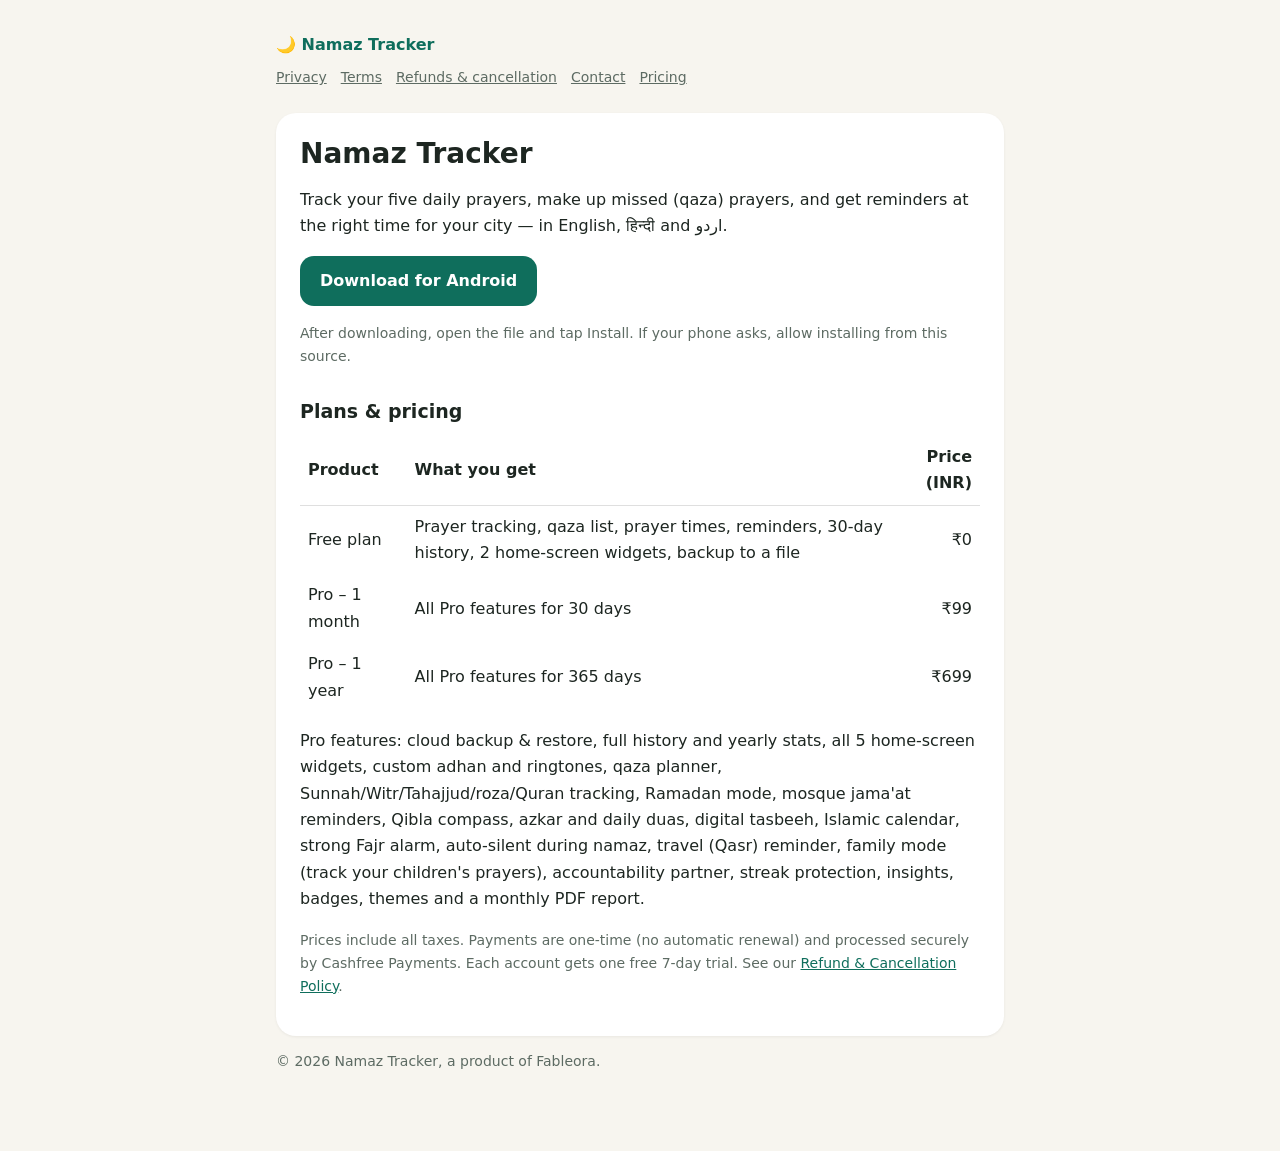
==== index.html @ 717e352d "Website: family mode, accountability partner, auto-silent Co-Authored-By: Claude Opus 5.5 <noreply@a" ====
<!doctype html>
<html lang="en"><head><meta charset="utf-8">
<meta name="viewport" content="width=device-width,initial-scale=1">
<meta http-equiv="Content-Security-Policy" content="default-src 'none'; style-src 'unsafe-inline'; img-src 'self' data:; base-uri 'none'; form-action 'none'">
<meta name="referrer" content="no-referrer">
<title>Namaz Tracker</title><style>
:root{--bg:#f7f5ef;--card:#fff;--ink:#1d2621;--muted:#5d6b63;--brand:#0f6e5c}
@media (prefers-color-scheme:dark){:root{--bg:#0f1512;--card:#18201c;--ink:#e8efe9;--muted:#9fb0a5;--brand:#5fd3b4}}
*{box-sizing:border-box}body{margin:0;background:var(--bg);color:var(--ink);font:16px/1.65 system-ui,-apple-system,Segoe UI,Roboto,sans-serif}
main{max-width:760px;margin:0 auto;padding:32px 16px 64px}
header a{color:var(--brand);font-weight:700;text-decoration:none}
nav{display:flex;flex-wrap:wrap;gap:14px;margin:8px 0 24px;font-size:14px}
nav a{color:var(--muted)}
.card{background:var(--card);border-radius:20px;padding:24px;box-shadow:0 1px 3px rgba(0,0,0,.06)}
h1{font-size:28px;line-height:1.2;margin:0 0 6px}h2{font-size:19px;margin:28px 0 6px}
.muted{color:var(--muted);font-size:14px}a{color:var(--brand)}
.btn{display:inline-block;background:var(--brand);color:#fff;padding:12px 20px;border-radius:14px;text-decoration:none;font-weight:700}
</style></head>
<body><main>
<header><a href="index.html">🌙 Namaz Tracker</a></header>
<nav><a href="privacy.html">Privacy</a><a href="terms.html">Terms</a>
<a href="refund.html">Refunds &amp; cancellation</a><a href="contact.html">Contact</a><a href="index.html#pricing">Pricing</a></nav>
<div class="card">
<h1>Namaz Tracker</h1>
<p>Track your five daily prayers, make up missed (qaza) prayers, and get reminders at the right time
for your city — in English, हिन्दी and اردو.</p>
<p><a class="btn" href="https://github.com/adminfableora/namaz-tracker/releases/latest/download/NamazTracker.apk">Download for Android</a></p>
<p class="muted">After downloading, open the file and tap Install. If your phone asks, allow installing from this source.</p>
<h2 id="pricing">Plans &amp; pricing</h2>
<table style="width:100%;border-collapse:collapse;margin:8px 0 12px">
<tr><th style="text-align:left;padding:8px;border-bottom:1px solid #8884">Product</th>
<th style="text-align:left;padding:8px;border-bottom:1px solid #8884">What you get</th>
<th style="text-align:right;padding:8px;border-bottom:1px solid #8884">Price (INR)</th></tr>
<tr><td style="padding:8px">Free plan</td><td style="padding:8px">Prayer tracking, qaza list, prayer times, reminders, 30-day history, 2 home-screen widgets, backup to a file</td>
<td style="padding:8px;text-align:right">₹0</td></tr>
<tr><td style="padding:8px">Pro – 1 month</td><td style="padding:8px">All Pro features for 30 days</td>
<td style="padding:8px;text-align:right">₹99</td></tr>
<tr><td style="padding:8px">Pro – 1 year</td><td style="padding:8px">All Pro features for 365 days</td>
<td style="padding:8px;text-align:right">₹699</td></tr>
</table>
<p>Pro features: cloud backup &amp; restore, full history and yearly stats, all 5 home-screen widgets, custom adhan
and ringtones, qaza planner, Sunnah/Witr/Tahajjud/roza/Quran tracking, Ramadan mode, mosque jama'at reminders,
Qibla compass, azkar and daily duas, digital tasbeeh, Islamic calendar, strong Fajr alarm, auto-silent during namaz, travel (Qasr) reminder, family mode (track your children's prayers), accountability partner, streak protection, insights, badges, themes and a monthly PDF report.</p>
<p class="muted">Prices include all taxes. Payments are one-time (no automatic renewal) and processed securely by Cashfree Payments.
Each account gets one free 7-day trial. See our <a href="refund.html">Refund &amp; Cancellation Policy</a>.</p>
</div>
<p class="muted">© 2026 Namaz Tracker, a product of Fableora.</p>
</main></body></html>
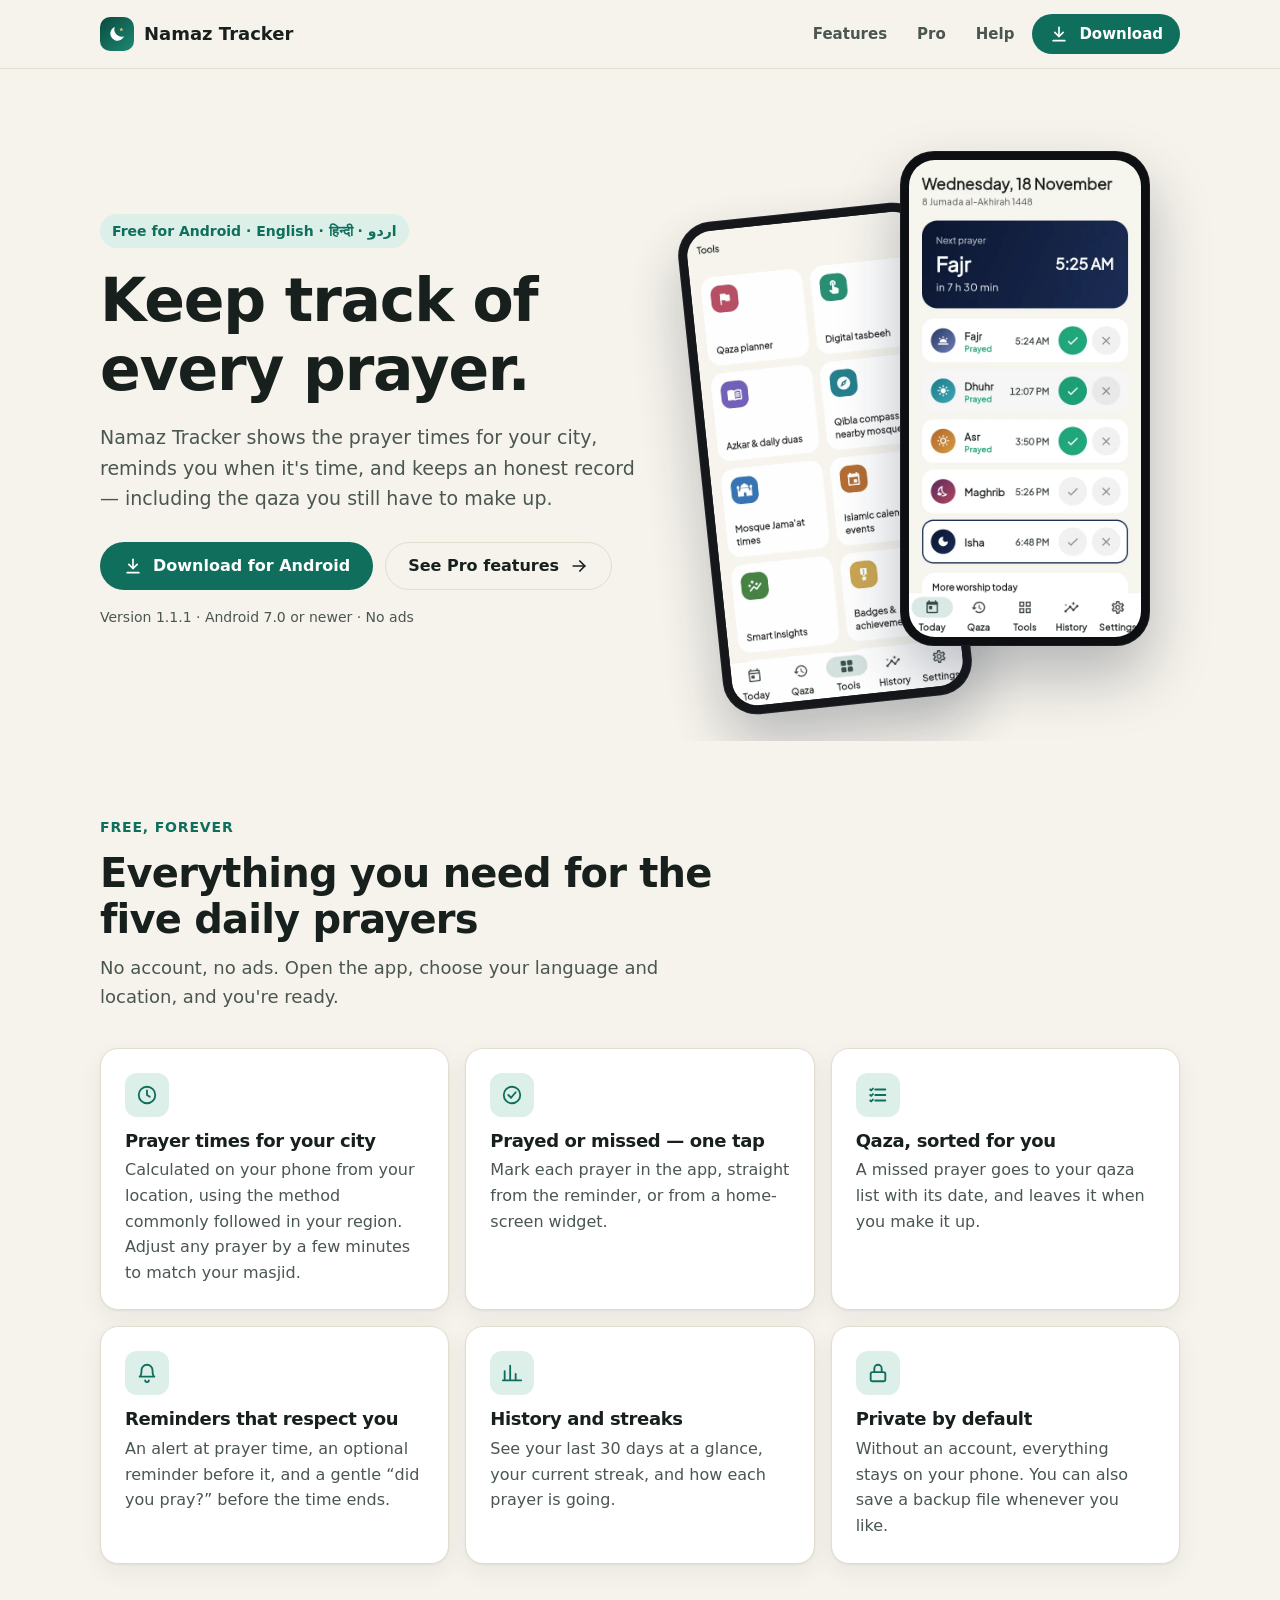
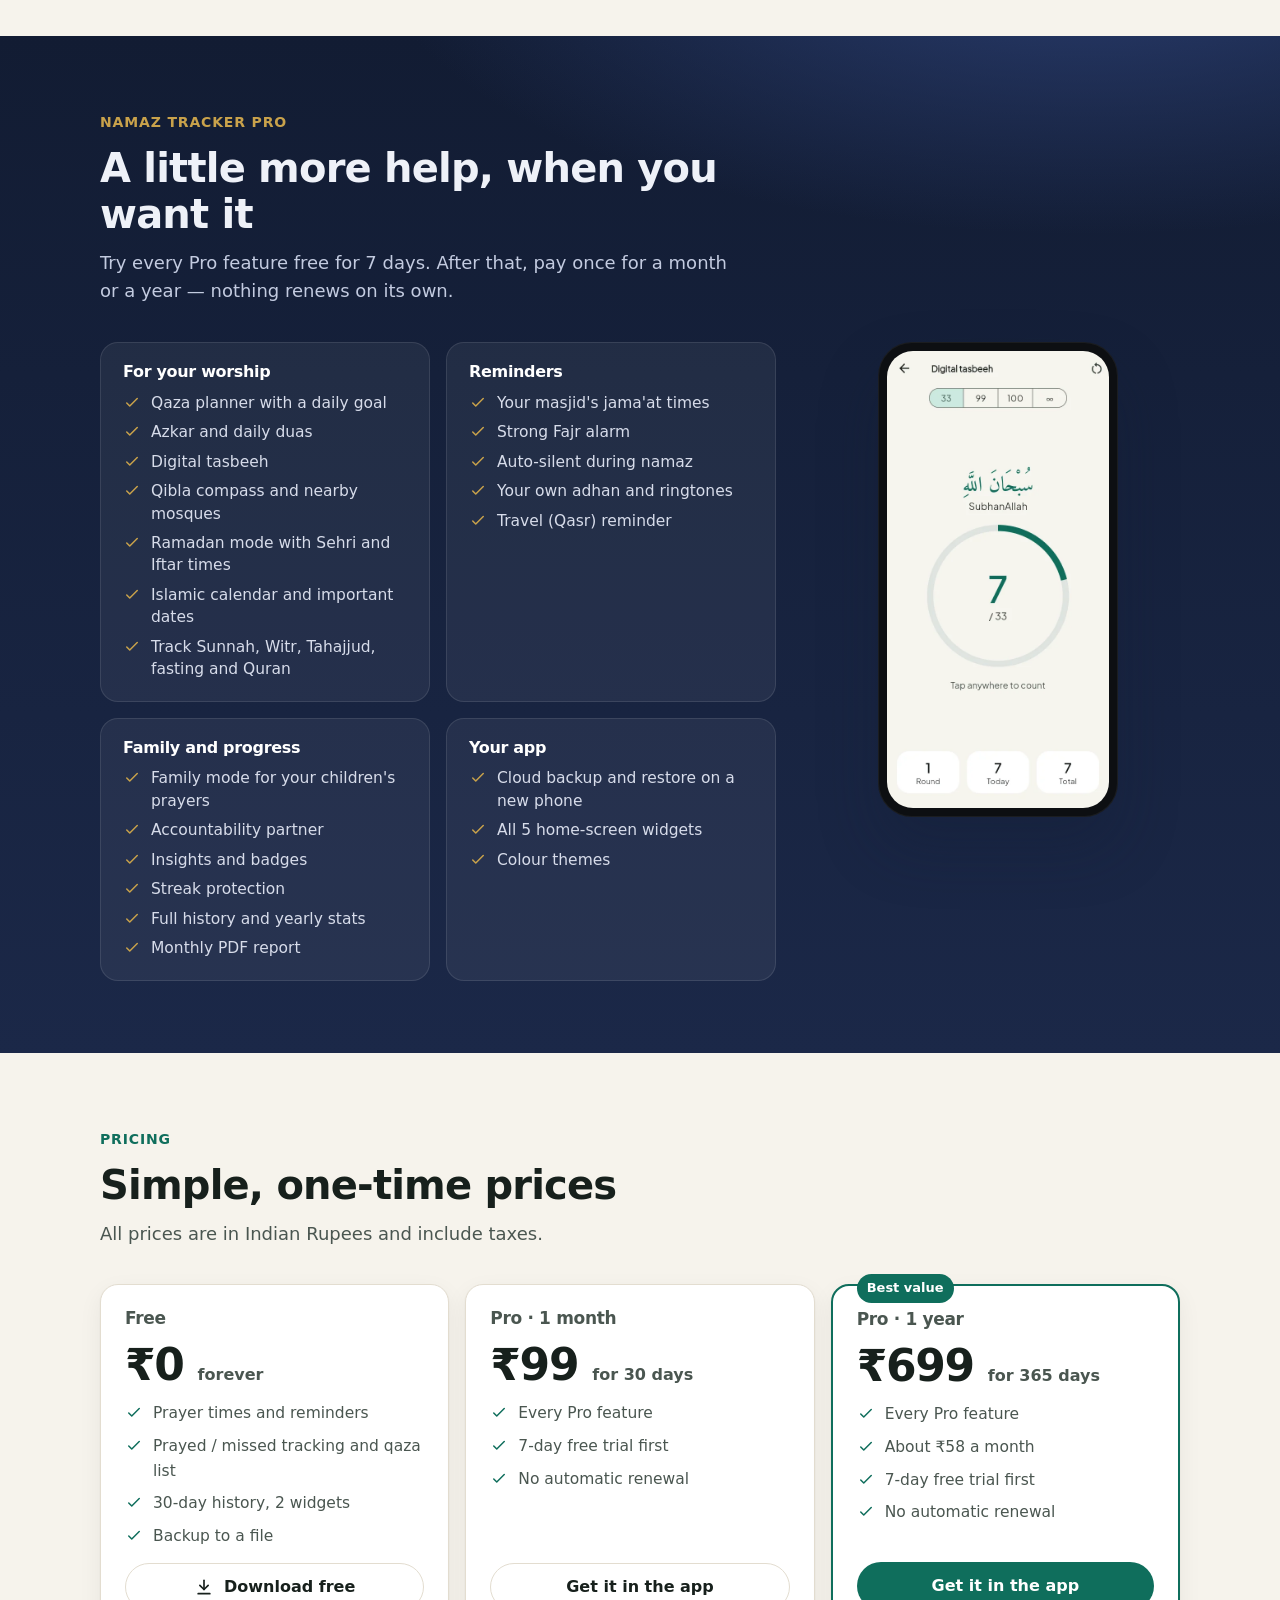
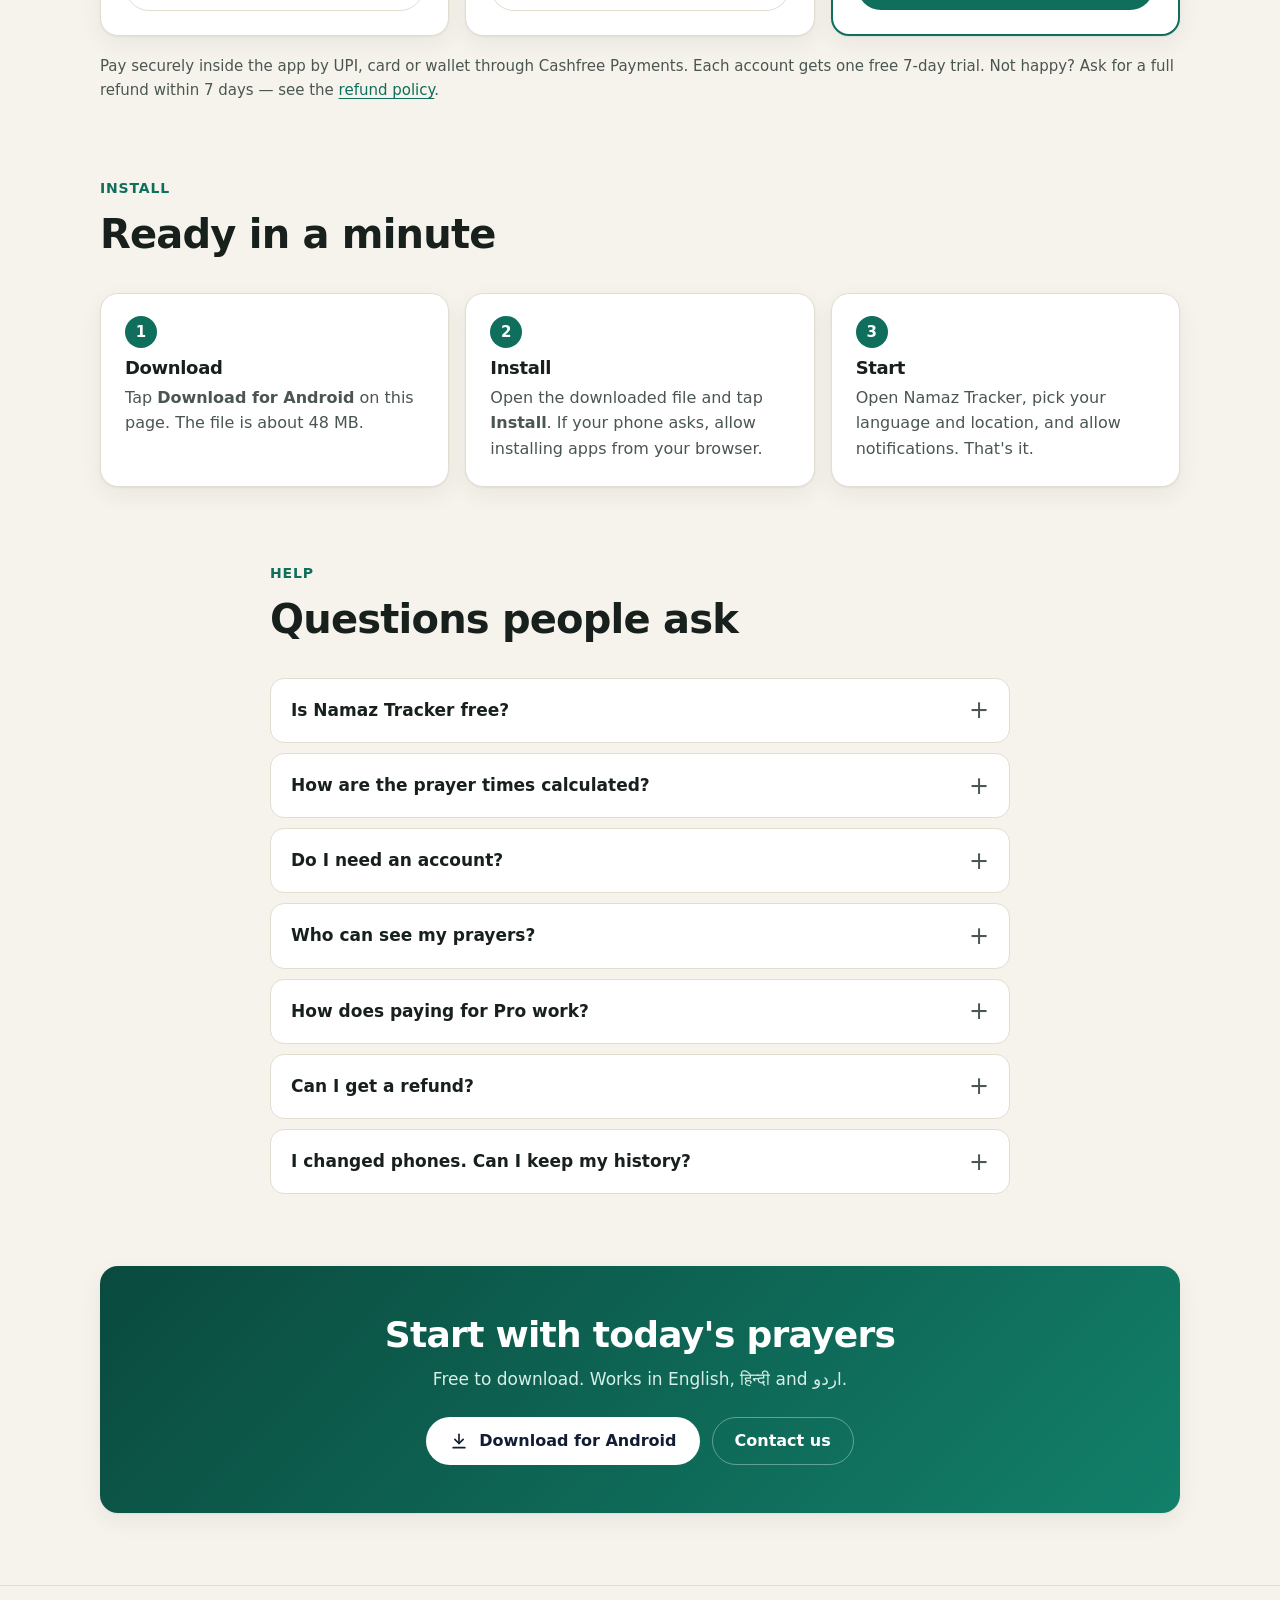
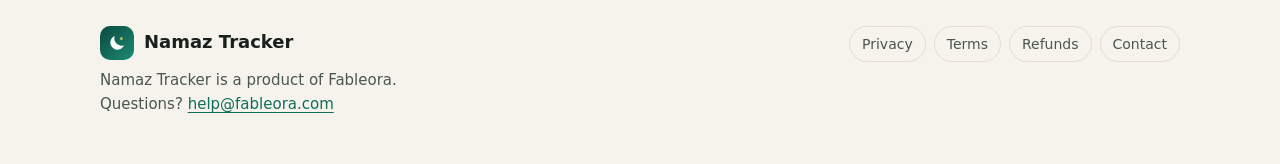
==== commit 6597edb0: "New website design: real buttons, app screenshots, pricing, FAQ Co-Authored-By: Claude Opus 5.5 <nor" ====
--- a/index.html
+++ b/index.html
@@ -1,48 +1,123 @@
 <!doctype html>
-<html lang="en"><head><meta charset="utf-8">
+<html lang="en">
+<head>
+<meta charset="utf-8">
 <meta name="viewport" content="width=device-width,initial-scale=1">
-<meta http-equiv="Content-Security-Policy" content="default-src 'none'; style-src 'unsafe-inline'; img-src 'self' data:; base-uri 'none'; form-action 'none'">
+<meta http-equiv="Content-Security-Policy" content="default-src 'none'; style-src 'self'; img-src 'self' data:; base-uri 'none'; form-action 'none'">
 <meta name="referrer" content="no-referrer">
-<title>Namaz Tracker</title><style>
-:root{--bg:#f7f5ef;--card:#fff;--ink:#1d2621;--muted:#5d6b63;--brand:#0f6e5c}
-@media (prefers-color-scheme:dark){:root{--bg:#0f1512;--card:#18201c;--ink:#e8efe9;--muted:#9fb0a5;--brand:#5fd3b4}}
-*{box-sizing:border-box}body{margin:0;background:var(--bg);color:var(--ink);font:16px/1.65 system-ui,-apple-system,Segoe UI,Roboto,sans-serif}
-main{max-width:760px;margin:0 auto;padding:32px 16px 64px}
-header a{color:var(--brand);font-weight:700;text-decoration:none}
-nav{display:flex;flex-wrap:wrap;gap:14px;margin:8px 0 24px;font-size:14px}
-nav a{color:var(--muted)}
-.card{background:var(--card);border-radius:20px;padding:24px;box-shadow:0 1px 3px rgba(0,0,0,.06)}
-h1{font-size:28px;line-height:1.2;margin:0 0 6px}h2{font-size:19px;margin:28px 0 6px}
-.muted{color:var(--muted);font-size:14px}a{color:var(--brand)}
-.btn{display:inline-block;background:var(--brand);color:#fff;padding:12px 20px;border-radius:14px;text-decoration:none;font-weight:700}
-</style></head>
-<body><main>
-<header><a href="index.html">🌙 Namaz Tracker</a></header>
-<nav><a href="privacy.html">Privacy</a><a href="terms.html">Terms</a>
-<a href="refund.html">Refunds &amp; cancellation</a><a href="contact.html">Contact</a><a href="index.html#pricing">Pricing</a></nav>
-<div class="card">
-<h1>Namaz Tracker</h1>
-<p>Track your five daily prayers, make up missed (qaza) prayers, and get reminders at the right time
-for your city — in English, हिन्दी and اردو.</p>
-<p><a class="btn" href="https://github.com/adminfableora/namaz-tracker/releases/latest/download/NamazTracker.apk">Download for Android</a></p>
-<p class="muted">After downloading, open the file and tap Install. If your phone asks, allow installing from this source.</p>
-<h2 id="pricing">Plans &amp; pricing</h2>
-<table style="width:100%;border-collapse:collapse;margin:8px 0 12px">
-<tr><th style="text-align:left;padding:8px;border-bottom:1px solid #8884">Product</th>
-<th style="text-align:left;padding:8px;border-bottom:1px solid #8884">What you get</th>
-<th style="text-align:right;padding:8px;border-bottom:1px solid #8884">Price (INR)</th></tr>
-<tr><td style="padding:8px">Free plan</td><td style="padding:8px">Prayer tracking, qaza list, prayer times, reminders, 30-day history, 2 home-screen widgets, backup to a file</td>
-<td style="padding:8px;text-align:right">₹0</td></tr>
-<tr><td style="padding:8px">Pro – 1 month</td><td style="padding:8px">All Pro features for 30 days</td>
-<td style="padding:8px;text-align:right">₹99</td></tr>
-<tr><td style="padding:8px">Pro – 1 year</td><td style="padding:8px">All Pro features for 365 days</td>
-<td style="padding:8px;text-align:right">₹699</td></tr>
-</table>
-<p>Pro features: cloud backup &amp; restore, full history and yearly stats, all 5 home-screen widgets, custom adhan
-and ringtones, qaza planner, Sunnah/Witr/Tahajjud/roza/Quran tracking, Ramadan mode, mosque jama'at reminders,
-Qibla compass, azkar and daily duas, digital tasbeeh, Islamic calendar, strong Fajr alarm, auto-silent during namaz, travel (Qasr) reminder, family mode (track your children's prayers), accountability partner, streak protection, insights, badges, themes and a monthly PDF report.</p>
-<p class="muted">Prices include all taxes. Payments are one-time (no automatic renewal) and processed securely by Cashfree Payments.
-Each account gets one free 7-day trial. See our <a href="refund.html">Refund &amp; Cancellation Policy</a>.</p>
+<meta name="description" content="Track your five daily prayers, make up qaza and get reminders at the right time for your city. Free for Android in English, Hindi and Urdu.">
+<meta name="theme-color" content="#0f6e5c">
+<title>Namaz Tracker</title>
+<link rel="icon" href="icon.svg" type="image/svg+xml">
+<link rel="stylesheet" href="style.css">
+</head>
+<body>
+<header class="site-header"><div class="wrap">
+<a class="brand" href="index.html"><span class="brand-mark"><svg viewBox="0 0 24 24" fill="none" stroke="currentColor" stroke-width="2" stroke-linecap="round" stroke-linejoin="round" aria-hidden="true"><path d="M20.4 14.6A8.5 8.5 0 0 1 9.4 3.6a8.5 8.5 0 1 0 11 11Z" fill="#fff" stroke="none"/><path d="m17.2 4.2.7 1.5 1.6.2-1.2 1.1.3 1.6-1.4-.8-1.4.8.3-1.6-1.2-1.1 1.6-.2z" fill="#e8c26a" stroke="none"/></svg></span>Namaz Tracker</a>
+<nav class="nav" aria-label="Main">
+<a class="link" href="index.html#features">Features</a>
+<a class="link" href="index.html#pro">Pro</a>
+<a class="link" href="index.html#faq">Help</a>
+<a class="btn btn-primary btn-small" href="https://github.com/adminfableora/namaz-tracker/releases/latest/download/NamazTracker.apk"><svg viewBox="0 0 24 24" fill="none" stroke="currentColor" stroke-width="2" stroke-linecap="round" stroke-linejoin="round" aria-hidden="true"><path d="M12 4v11"/><path d="m7 10 5 5 5-5"/><path d="M5 20h14"/></svg>Download</a>
+</nav></div></header>
+<main>
+
+<section class="hero"><div class="wrap">
+<div>
+<span class="eyebrow">Free for Android · English · हिन्दी · اردو</span>
+<h1>Keep track of every prayer.</h1>
+<p class="lead">Namaz Tracker shows the prayer times for your city, reminds you when it's time, and keeps an honest
+record — including the qaza you still have to make up.</p>
+<div class="cta-row">
+<a class="btn btn-primary" href="https://github.com/adminfableora/namaz-tracker/releases/latest/download/NamazTracker.apk"><svg viewBox="0 0 24 24" fill="none" stroke="currentColor" stroke-width="2" stroke-linecap="round" stroke-linejoin="round" aria-hidden="true"><path d="M12 4v11"/><path d="m7 10 5 5 5-5"/><path d="M5 20h14"/></svg>Download for Android</a>
+<a class="btn btn-ghost" href="#pro">See Pro features<svg viewBox="0 0 24 24" fill="none" stroke="currentColor" stroke-width="2" stroke-linecap="round" stroke-linejoin="round" aria-hidden="true"><path d="M5 12h14"/><path d="m13 6 6 6-6 6"/></svg></a>
 </div>
-<p class="muted">© 2026 Namaz Tracker, a product of Fableora.</p>
-</main></body></html>
+<p class="meta">Version 1.1.1 · Android 7.0 or newer · No ads</p>
+</div>
+<div class="phones" aria-hidden="true">
+<div class="phone back"><img src="img/tools.webp" alt="" width="540" height="1110" loading="lazy"></div>
+<div class="phone front"><img src="img/today.webp" alt="" width="540" height="1110"></div>
+</div>
+</div></section>
+
+<section id="features"><div class="wrap">
+<div class="section-head"><span class="kicker">Free, forever</span>
+<h2>Everything you need for the five daily prayers</h2>
+<p>No account, no ads. Open the app, choose your language and location, and you're ready.</p></div>
+<div class="grid grid-3">
+<div class="card feature"><div class="icon"><svg viewBox="0 0 24 24" fill="none" stroke="currentColor" stroke-width="2" stroke-linecap="round" stroke-linejoin="round" aria-hidden="true"><circle cx="12" cy="12" r="9"/><path d="M12 7v5l3 2"/></svg></div><h3>Prayer times for your city</h3><p>Calculated on your phone from your location, using the method commonly followed in your region. Adjust any prayer by a few minutes to match your masjid.</p></div>
+<div class="card feature"><div class="icon"><svg viewBox="0 0 24 24" fill="none" stroke="currentColor" stroke-width="2" stroke-linecap="round" stroke-linejoin="round" aria-hidden="true"><circle cx="12" cy="12" r="9"/><path d="m8 12 3 3 5-6"/></svg></div><h3>Prayed or missed — one tap</h3><p>Mark each prayer in the app, straight from the reminder, or from a home-screen widget.</p></div>
+<div class="card feature"><div class="icon"><svg viewBox="0 0 24 24" fill="none" stroke="currentColor" stroke-width="2" stroke-linecap="round" stroke-linejoin="round" aria-hidden="true"><path d="M9 6h11M9 12h11M9 18h11"/><path d="m3.5 6 1 1 2-2M3.5 12l1 1 2-2M3.5 18l1 1 2-2"/></svg></div><h3>Qaza, sorted for you</h3><p>A missed prayer goes to your qaza list with its date, and leaves it when you make it up.</p></div>
+<div class="card feature"><div class="icon"><svg viewBox="0 0 24 24" fill="none" stroke="currentColor" stroke-width="2" stroke-linecap="round" stroke-linejoin="round" aria-hidden="true"><path d="M6 9a6 6 0 0 1 12 0c0 6 2 7 2 7H4s2-1 2-7"/><path d="M10 20a2 2 0 0 0 4 0"/></svg></div><h3>Reminders that respect you</h3><p>An alert at prayer time, an optional reminder before it, and a gentle “did you pray?” before the time ends.</p></div>
+<div class="card feature"><div class="icon"><svg viewBox="0 0 24 24" fill="none" stroke="currentColor" stroke-width="2" stroke-linecap="round" stroke-linejoin="round" aria-hidden="true"><path d="M4 20V10M10 20V4M16 20v-7M22 20H2"/></svg></div><h3>History and streaks</h3><p>See your last 30 days at a glance, your current streak, and how each prayer is going.</p></div>
+<div class="card feature"><div class="icon"><svg viewBox="0 0 24 24" fill="none" stroke="currentColor" stroke-width="2" stroke-linecap="round" stroke-linejoin="round" aria-hidden="true"><rect x="4" y="11" width="16" height="10" rx="2"/><path d="M8 11V7a4 4 0 0 1 8 0v4"/></svg></div><h3>Private by default</h3><p>Without an account, everything stays on your phone. You can also save a backup file whenever you like.</p></div>
+</div></div></section>
+
+<section class="pro" id="pro"><div class="wrap">
+<div class="section-head"><span class="kicker">Namaz Tracker Pro</span>
+<h2>A little more help, when you want it</h2>
+<p>Try every Pro feature free for 7 days. After that, pay once for a month or a year — nothing renews on its own.</p></div>
+<div class="pro-layout">
+<div class="groups">
+<div class="group"><h3>For your worship</h3><ul><li><svg viewBox="0 0 24 24" fill="none" stroke="currentColor" stroke-width="2" stroke-linecap="round" stroke-linejoin="round" aria-hidden="true"><path d="m5 12 4 4 10-10"/></svg><span>Qaza planner with a daily goal</span></li><li><svg viewBox="0 0 24 24" fill="none" stroke="currentColor" stroke-width="2" stroke-linecap="round" stroke-linejoin="round" aria-hidden="true"><path d="m5 12 4 4 10-10"/></svg><span>Azkar and daily duas</span></li><li><svg viewBox="0 0 24 24" fill="none" stroke="currentColor" stroke-width="2" stroke-linecap="round" stroke-linejoin="round" aria-hidden="true"><path d="m5 12 4 4 10-10"/></svg><span>Digital tasbeeh</span></li><li><svg viewBox="0 0 24 24" fill="none" stroke="currentColor" stroke-width="2" stroke-linecap="round" stroke-linejoin="round" aria-hidden="true"><path d="m5 12 4 4 10-10"/></svg><span>Qibla compass and nearby mosques</span></li><li><svg viewBox="0 0 24 24" fill="none" stroke="currentColor" stroke-width="2" stroke-linecap="round" stroke-linejoin="round" aria-hidden="true"><path d="m5 12 4 4 10-10"/></svg><span>Ramadan mode with Sehri and Iftar times</span></li><li><svg viewBox="0 0 24 24" fill="none" stroke="currentColor" stroke-width="2" stroke-linecap="round" stroke-linejoin="round" aria-hidden="true"><path d="m5 12 4 4 10-10"/></svg><span>Islamic calendar and important dates</span></li><li><svg viewBox="0 0 24 24" fill="none" stroke="currentColor" stroke-width="2" stroke-linecap="round" stroke-linejoin="round" aria-hidden="true"><path d="m5 12 4 4 10-10"/></svg><span>Track Sunnah, Witr, Tahajjud, fasting and Quran</span></li></ul></div>
+<div class="group"><h3>Reminders</h3><ul><li><svg viewBox="0 0 24 24" fill="none" stroke="currentColor" stroke-width="2" stroke-linecap="round" stroke-linejoin="round" aria-hidden="true"><path d="m5 12 4 4 10-10"/></svg><span>Your masjid's jama'at times</span></li><li><svg viewBox="0 0 24 24" fill="none" stroke="currentColor" stroke-width="2" stroke-linecap="round" stroke-linejoin="round" aria-hidden="true"><path d="m5 12 4 4 10-10"/></svg><span>Strong Fajr alarm</span></li><li><svg viewBox="0 0 24 24" fill="none" stroke="currentColor" stroke-width="2" stroke-linecap="round" stroke-linejoin="round" aria-hidden="true"><path d="m5 12 4 4 10-10"/></svg><span>Auto-silent during namaz</span></li><li><svg viewBox="0 0 24 24" fill="none" stroke="currentColor" stroke-width="2" stroke-linecap="round" stroke-linejoin="round" aria-hidden="true"><path d="m5 12 4 4 10-10"/></svg><span>Your own adhan and ringtones</span></li><li><svg viewBox="0 0 24 24" fill="none" stroke="currentColor" stroke-width="2" stroke-linecap="round" stroke-linejoin="round" aria-hidden="true"><path d="m5 12 4 4 10-10"/></svg><span>Travel (Qasr) reminder</span></li></ul></div>
+<div class="group"><h3>Family and progress</h3><ul><li><svg viewBox="0 0 24 24" fill="none" stroke="currentColor" stroke-width="2" stroke-linecap="round" stroke-linejoin="round" aria-hidden="true"><path d="m5 12 4 4 10-10"/></svg><span>Family mode for your children's prayers</span></li><li><svg viewBox="0 0 24 24" fill="none" stroke="currentColor" stroke-width="2" stroke-linecap="round" stroke-linejoin="round" aria-hidden="true"><path d="m5 12 4 4 10-10"/></svg><span>Accountability partner</span></li><li><svg viewBox="0 0 24 24" fill="none" stroke="currentColor" stroke-width="2" stroke-linecap="round" stroke-linejoin="round" aria-hidden="true"><path d="m5 12 4 4 10-10"/></svg><span>Insights and badges</span></li><li><svg viewBox="0 0 24 24" fill="none" stroke="currentColor" stroke-width="2" stroke-linecap="round" stroke-linejoin="round" aria-hidden="true"><path d="m5 12 4 4 10-10"/></svg><span>Streak protection</span></li><li><svg viewBox="0 0 24 24" fill="none" stroke="currentColor" stroke-width="2" stroke-linecap="round" stroke-linejoin="round" aria-hidden="true"><path d="m5 12 4 4 10-10"/></svg><span>Full history and yearly stats</span></li><li><svg viewBox="0 0 24 24" fill="none" stroke="currentColor" stroke-width="2" stroke-linecap="round" stroke-linejoin="round" aria-hidden="true"><path d="m5 12 4 4 10-10"/></svg><span>Monthly PDF report</span></li></ul></div>
+<div class="group"><h3>Your app</h3><ul><li><svg viewBox="0 0 24 24" fill="none" stroke="currentColor" stroke-width="2" stroke-linecap="round" stroke-linejoin="round" aria-hidden="true"><path d="m5 12 4 4 10-10"/></svg><span>Cloud backup and restore on a new phone</span></li><li><svg viewBox="0 0 24 24" fill="none" stroke="currentColor" stroke-width="2" stroke-linecap="round" stroke-linejoin="round" aria-hidden="true"><path d="m5 12 4 4 10-10"/></svg><span>All 5 home-screen widgets</span></li><li><svg viewBox="0 0 24 24" fill="none" stroke="currentColor" stroke-width="2" stroke-linecap="round" stroke-linejoin="round" aria-hidden="true"><path d="m5 12 4 4 10-10"/></svg><span>Colour themes</span></li></ul></div>
+</div>
+<div class="phone-wrap" aria-hidden="true"><div class="phone"><img src="img/tasbeeh.webp" alt="" width="540" height="1110" loading="lazy"></div></div>
+</div></div></section>
+
+<section id="pricing"><div class="wrap">
+<div class="section-head"><span class="kicker">Pricing</span>
+<h2>Simple, one-time prices</h2>
+<p>All prices are in Indian Rupees and include taxes.</p></div>
+<div class="prices">
+<div class="card price"><h3>Free</h3>
+<div class="amount">₹0 <small>forever</small></div><ul><li><svg viewBox="0 0 24 24" fill="none" stroke="currentColor" stroke-width="2" stroke-linecap="round" stroke-linejoin="round" aria-hidden="true"><path d="m5 12 4 4 10-10"/></svg><span>Prayer times and reminders</span></li><li><svg viewBox="0 0 24 24" fill="none" stroke="currentColor" stroke-width="2" stroke-linecap="round" stroke-linejoin="round" aria-hidden="true"><path d="m5 12 4 4 10-10"/></svg><span>Prayed / missed tracking and qaza list</span></li><li><svg viewBox="0 0 24 24" fill="none" stroke="currentColor" stroke-width="2" stroke-linecap="round" stroke-linejoin="round" aria-hidden="true"><path d="m5 12 4 4 10-10"/></svg><span>30-day history, 2 widgets</span></li><li><svg viewBox="0 0 24 24" fill="none" stroke="currentColor" stroke-width="2" stroke-linecap="round" stroke-linejoin="round" aria-hidden="true"><path d="m5 12 4 4 10-10"/></svg><span>Backup to a file</span></li></ul><a class="btn btn-ghost btn-block" href="https://github.com/adminfableora/namaz-tracker/releases/latest/download/NamazTracker.apk"><svg viewBox="0 0 24 24" fill="none" stroke="currentColor" stroke-width="2" stroke-linecap="round" stroke-linejoin="round" aria-hidden="true"><path d="M12 4v11"/><path d="m7 10 5 5 5-5"/><path d="M5 20h14"/></svg>Download free</a></div>
+<div class="card price"><h3>Pro · 1 month</h3>
+<div class="amount">₹99 <small>for 30 days</small></div><ul><li><svg viewBox="0 0 24 24" fill="none" stroke="currentColor" stroke-width="2" stroke-linecap="round" stroke-linejoin="round" aria-hidden="true"><path d="m5 12 4 4 10-10"/></svg><span>Every Pro feature</span></li><li><svg viewBox="0 0 24 24" fill="none" stroke="currentColor" stroke-width="2" stroke-linecap="round" stroke-linejoin="round" aria-hidden="true"><path d="m5 12 4 4 10-10"/></svg><span>7-day free trial first</span></li><li><svg viewBox="0 0 24 24" fill="none" stroke="currentColor" stroke-width="2" stroke-linecap="round" stroke-linejoin="round" aria-hidden="true"><path d="m5 12 4 4 10-10"/></svg><span>No automatic renewal</span></li></ul><a class="btn btn-ghost btn-block" href="#install">Get it in the app</a></div>
+<div class="card price best"><span class="badge">Best value</span><h3>Pro · 1 year</h3>
+<div class="amount">₹699 <small>for 365 days</small></div><ul><li><svg viewBox="0 0 24 24" fill="none" stroke="currentColor" stroke-width="2" stroke-linecap="round" stroke-linejoin="round" aria-hidden="true"><path d="m5 12 4 4 10-10"/></svg><span>Every Pro feature</span></li><li><svg viewBox="0 0 24 24" fill="none" stroke="currentColor" stroke-width="2" stroke-linecap="round" stroke-linejoin="round" aria-hidden="true"><path d="m5 12 4 4 10-10"/></svg><span>About ₹58 a month</span></li><li><svg viewBox="0 0 24 24" fill="none" stroke="currentColor" stroke-width="2" stroke-linecap="round" stroke-linejoin="round" aria-hidden="true"><path d="m5 12 4 4 10-10"/></svg><span>7-day free trial first</span></li><li><svg viewBox="0 0 24 24" fill="none" stroke="currentColor" stroke-width="2" stroke-linecap="round" stroke-linejoin="round" aria-hidden="true"><path d="m5 12 4 4 10-10"/></svg><span>No automatic renewal</span></li></ul><a class="btn btn-primary btn-block" href="#install">Get it in the app</a></div>
+</div>
+<p class="fine">Pay securely inside the app by UPI, card or wallet through Cashfree Payments. Each account gets one free 7-day trial.
+Not happy? Ask for a full refund within 7 days — see the <a href="refund.html">refund policy</a>.</p>
+</div></section>
+
+<section id="install" class="tight"><div class="wrap">
+<div class="section-head"><span class="kicker">Install</span><h2>Ready in a minute</h2></div>
+<div class="steps">
+<div class="card step"><h3>Download</h3><p>Tap <b>Download for Android</b> on this page. The file is about 48 MB.</p></div>
+<div class="card step"><h3>Install</h3><p>Open the downloaded file and tap <b>Install</b>. If your phone asks, allow installing apps from your browser.</p></div>
+<div class="card step"><h3>Start</h3><p>Open Namaz Tracker, pick your language and location, and allow notifications. That's it.</p></div>
+</div></div></section>
+
+<section id="faq" class="tight"><div class="wrap narrow">
+<div class="section-head"><span class="kicker">Help</span><h2>Questions people ask</h2></div>
+<div class="faq">
+<details><summary>Is Namaz Tracker free?</summary><p>Yes. Prayer times, reminders, tracking, the qaza list, 30 days of history and two widgets are free, with no ads. Pro is optional.</p></details>
+<details><summary>How are the prayer times calculated?</summary><p>On your phone, from your location, using the calculation method commonly followed in your region. If your masjid's times differ a little, you can move any prayer a few minutes earlier or later in Settings.</p></details>
+<details><summary>Do I need an account?</summary><p>No. You only need one for Pro, cloud backup and accountability partners. You can sign in with Google or with your email.</p></details>
+<details><summary>Who can see my prayers?</summary><p>Nobody. Without an account, your record never leaves your phone. If you link with an accountability partner, they see only your name, your streak and how many prayers you marked today.</p></details>
+<details><summary>How does paying for Pro work?</summary><p>Inside the app, tap Go Pro and choose a month or a year. You pay once by UPI, card or wallet through Cashfree, and Pro turns on straight away. It never renews by itself.</p></details>
+<details><summary>Can I get a refund?</summary><p>Yes. If you're not happy, email us within 7 days of paying and we'll refund you in full. Details are in our <a href="refund.html">refund policy</a>.</p></details>
+<details><summary>I changed phones. Can I keep my history?</summary><p>Yes. With Pro, log in on the new phone and restore from the cloud. On the free plan, use Settings → Back up history, move the file to your new phone and choose Restore from backup.</p></details>
+</div></div></section>
+
+<section class="cta-band tight"><div class="wrap">
+<div class="card"><h2>Start with today's prayers</h2>
+<p>Free to download. Works in English, हिन्दी and اردو.</p>
+<div class="cta-row"><a class="btn btn-light" href="https://github.com/adminfableora/namaz-tracker/releases/latest/download/NamazTracker.apk"><svg viewBox="0 0 24 24" fill="none" stroke="currentColor" stroke-width="2" stroke-linecap="round" stroke-linejoin="round" aria-hidden="true"><path d="M12 4v11"/><path d="m7 10 5 5 5-5"/><path d="M5 20h14"/></svg>Download for Android</a>
+<a class="btn btn-outline-light" href="contact.html">Contact us</a></div></div>
+</div></section>
+
+</main>
+<footer class="site-footer"><div class="wrap">
+<div><a class="brand" href="index.html"><span class="brand-mark"><svg viewBox="0 0 24 24" fill="none" stroke="currentColor" stroke-width="2" stroke-linecap="round" stroke-linejoin="round" aria-hidden="true"><path d="M20.4 14.6A8.5 8.5 0 0 1 9.4 3.6a8.5 8.5 0 1 0 11 11Z" fill="#fff" stroke="none"/><path d="m17.2 4.2.7 1.5 1.6.2-1.2 1.1.3 1.6-1.4-.8-1.4.8.3-1.6-1.2-1.1 1.6-.2z" fill="#e8c26a" stroke="none"/></svg></span>Namaz Tracker</a>
+<p>Namaz Tracker is a product of Fableora.<br>Questions? <a href="mailto:help@fableora.com">help@fableora.com</a></p></div>
+<nav class="footer-links" aria-label="Legal">
+<a href="privacy.html">Privacy</a><a href="terms.html">Terms</a>
+<a href="refund.html">Refunds</a><a href="contact.html">Contact</a>
+</nav></div></footer>
+
+</body>
+</html>
--- a/style.css
+++ b/style.css
@@ -0,0 +1,246 @@
+/* Namaz Tracker website — one stylesheet for every page. */
+:root {
+  --bg: #f6f3ec;
+  --surface: #ffffff;
+  --surface-2: #efebe1;
+  --ink: #17201c;
+  --ink-2: #4a5650;
+  --line: #e3ddd0;
+  --brand: #0f6e5c;
+  --brand-ink: #ffffff;
+  --brand-soft: #dcefe8;
+  --night: #121c33;
+  --night-2: #1b2848;
+  --gold: #c9a24b;
+  --radius: 18px;
+  --shadow: 0 1px 2px rgba(23, 32, 28, .06), 0 8px 24px rgba(23, 32, 28, .06);
+  color-scheme: light;
+}
+@media (prefers-color-scheme: dark) {
+  :root {
+    --bg: #0e1412;
+    --surface: #161e1b;
+    --surface-2: #1d2723;
+    --ink: #e9efeb;
+    --ink-2: #a3b1aa;
+    --line: #26322d;
+    --brand: #5fd3b4;
+    --brand-ink: #062a22;
+    --brand-soft: #173a31;
+    --night: #0b1222;
+    --night-2: #141f38;
+    --shadow: 0 1px 2px rgba(0, 0, 0, .3), 0 8px 24px rgba(0, 0, 0, .25);
+    color-scheme: dark;
+  }
+}
+
+* { box-sizing: border-box; }
+html { scroll-behavior: smooth; }
+body {
+  margin: 0;
+  background: var(--bg);
+  color: var(--ink);
+  font: 17px/1.6 system-ui, -apple-system, "Segoe UI", Roboto, "Noto Sans", sans-serif;
+  -webkit-font-smoothing: antialiased;
+}
+img { max-width: 100%; display: block; }
+a { color: var(--brand); text-underline-offset: 3px; }
+h1, h2, h3 { line-height: 1.15; letter-spacing: -0.02em; margin: 0; }
+p { margin: 0; }
+:focus-visible { outline: 3px solid var(--gold); outline-offset: 3px; border-radius: 8px; }
+
+.wrap { width: 100%; max-width: 1120px; margin: 0 auto; padding: 0 20px; }
+.narrow { max-width: 780px; }
+
+/* ---------- buttons ---------- */
+.btn {
+  display: inline-flex; align-items: center; justify-content: center; gap: 10px;
+  min-height: 48px; padding: 0 22px; border-radius: 999px;
+  font-weight: 650; font-size: 16px; text-decoration: none; white-space: nowrap;
+  border: 1.5px solid transparent; cursor: pointer;
+  transition: transform .15s ease, background .15s ease, border-color .15s ease;
+}
+.btn:hover { transform: translateY(-1px); }
+.btn svg { width: 20px; height: 20px; flex: none; }
+.btn-primary { background: var(--brand); color: var(--brand-ink); }
+.btn-primary:hover { filter: brightness(1.06); }
+.btn-ghost { background: transparent; color: var(--ink); border-color: var(--line); }
+.btn-ghost:hover { border-color: var(--ink-2); }
+.btn-light { background: #fff; color: #121c33; }
+.btn-outline-light { background: transparent; color: #fff; border-color: rgba(255, 255, 255, .35); }
+.btn-outline-light:hover { border-color: #fff; }
+.btn-small { min-height: 40px; padding: 0 16px; font-size: 15px; }
+.btn-block { width: 100%; }
+
+/* ---------- header ---------- */
+.site-header {
+  position: sticky; top: 0; z-index: 10;
+  background: color-mix(in srgb, var(--bg) 88%, transparent);
+  backdrop-filter: saturate(1.4) blur(10px);
+  border-bottom: 1px solid var(--line);
+}
+.site-header .wrap { display: flex; align-items: center; gap: 16px; height: 68px; }
+.brand { display: inline-flex; align-items: center; gap: 10px; color: var(--ink); text-decoration: none; font-weight: 750; font-size: 18px; }
+.brand-mark {
+  width: 34px; height: 34px; border-radius: 10px; flex: none;
+  background: linear-gradient(135deg, #0a4a3e, #1c8a72);
+  display: grid; place-items: center;
+}
+.brand-mark svg { width: 20px; height: 20px; }
+.nav { display: flex; align-items: center; gap: 6px; margin-left: auto; }
+.nav a.link { color: var(--ink-2); text-decoration: none; font-weight: 550; font-size: 15px; padding: 8px 12px; border-radius: 999px; }
+.nav a.link:hover { color: var(--ink); background: var(--surface-2); }
+@media (max-width: 720px) { .nav a.link { display: none; } }
+
+/* ---------- hero ---------- */
+.hero { padding: 72px 0 40px; overflow: hidden; }
+.hero .wrap { display: grid; grid-template-columns: 1.05fr .95fr; gap: 48px; align-items: center; }
+.eyebrow {
+  display: inline-flex; align-items: center; gap: 8px; flex-wrap: wrap;
+  font-size: 14px; font-weight: 650; color: var(--brand);
+  background: var(--brand-soft); padding: 6px 12px; border-radius: 999px;
+}
+.hero h1 { font-size: clamp(38px, 5.4vw, 60px); margin: 18px 0 18px; }
+.hero .lead { font-size: 19px; color: var(--ink-2); max-width: 560px; }
+.cta-row { display: flex; flex-wrap: wrap; gap: 12px; margin-top: 28px; }
+.meta { margin-top: 16px; font-size: 14px; color: var(--ink-2); }
+.phones { position: relative; height: 560px; }
+.phone {
+  position: absolute; width: 250px; border-radius: 34px; padding: 9px;
+  background: #0d0f12; box-shadow: 0 30px 60px rgba(18, 28, 51, .28), 0 0 0 1px rgba(255, 255, 255, .06) inset;
+}
+.phone img { border-radius: 26px; width: 100%; height: auto; aspect-ratio: 540 / 1110; object-fit: cover; }
+.phone.front { right: 30px; top: 10px; z-index: 2; }
+.phone.back { right: 230px; top: 70px; transform: rotate(-6deg); opacity: .96; }
+@media (max-width: 900px) {
+  .hero { padding-top: 40px; }
+  .hero .wrap { grid-template-columns: 1fr; gap: 32px; }
+  .phones { height: 470px; max-width: 420px; margin: 0 auto; width: 100%; }
+  .phone { width: 205px; }
+  .phone.front { right: 8%; }
+  .phone.back { right: auto; left: 4%; top: 60px; }
+}
+
+/* ---------- sections ---------- */
+section { padding: 72px 0; }
+.section-head { max-width: 640px; margin-bottom: 36px; }
+.section-head h2 { font-size: clamp(28px, 3.6vw, 40px); margin: 10px 0 12px; }
+.section-head p { color: var(--ink-2); font-size: 18px; }
+.kicker { font-size: 14px; font-weight: 700; letter-spacing: .06em; text-transform: uppercase; color: var(--brand); }
+
+.grid { display: grid; gap: 16px; }
+.grid-3 { grid-template-columns: repeat(3, 1fr); }
+@media (max-width: 900px) { .grid-3 { grid-template-columns: 1fr 1fr; } }
+@media (max-width: 600px) { .grid-3 { grid-template-columns: 1fr; } }
+
+.card { background: var(--surface); border: 1px solid var(--line); border-radius: var(--radius); padding: 24px; box-shadow: var(--shadow); }
+.feature h3 { font-size: 18px; margin: 14px 0 6px; }
+.feature p { color: var(--ink-2); font-size: 16px; }
+.icon {
+  width: 44px; height: 44px; border-radius: 12px; display: grid; place-items: center;
+  background: var(--brand-soft); color: var(--brand);
+}
+.icon svg { width: 22px; height: 22px; }
+
+/* ---------- Pro (dark band) ---------- */
+.pro { background: radial-gradient(1200px 500px at 85% -10%, #2b3f73 0%, transparent 60%), linear-gradient(180deg, var(--night), var(--night-2)); color: #eef1f8; }
+.pro .kicker { color: var(--gold); }
+.pro .section-head p { color: #c3cbe0; }
+.pro-layout { display: grid; grid-template-columns: 1.3fr .7fr; gap: 40px; align-items: start; }
+@media (max-width: 900px) { .pro-layout { grid-template-columns: 1fr; } .pro .phone-wrap { display: none; } }
+.groups { display: grid; grid-template-columns: 1fr 1fr; gap: 16px; }
+@media (max-width: 600px) { .groups { grid-template-columns: 1fr; } }
+.group { background: rgba(255, 255, 255, .06); border: 1px solid rgba(255, 255, 255, .1); border-radius: var(--radius); padding: 20px 22px; }
+.group h3 { font-size: 16px; color: #fff; margin-bottom: 10px; }
+.group ul { list-style: none; margin: 0; padding: 0; display: grid; gap: 7px; }
+.group li { display: flex; gap: 10px; align-items: flex-start; color: #d7dcea; font-size: 15.5px; line-height: 1.45; }
+.group li svg { width: 18px; height: 18px; flex: none; margin-top: 2px; color: var(--gold); }
+.phone-wrap { position: relative; height: 520px; }
+.phone-wrap .phone { position: relative; width: 240px; margin: 0 auto; }
+
+/* ---------- pricing ---------- */
+.prices { display: grid; grid-template-columns: repeat(3, 1fr); gap: 16px; margin-top: 8px; align-items: stretch; }
+@media (max-width: 900px) { .prices { grid-template-columns: 1fr; max-width: 460px; } }
+.price { display: flex; flex-direction: column; gap: 14px; position: relative; }
+.price.best { border: 2px solid var(--brand); }
+.badge {
+  position: absolute; top: -12px; left: 24px; background: var(--brand); color: var(--brand-ink);
+  font-size: 13px; font-weight: 700; padding: 4px 10px; border-radius: 999px;
+}
+.price h3 { font-size: 17px; color: var(--ink-2); font-weight: 650; }
+.amount { font-size: 44px; font-weight: 800; letter-spacing: -0.03em; line-height: 1; }
+.amount small { font-size: 16px; font-weight: 600; color: var(--ink-2); letter-spacing: 0; }
+.price ul { list-style: none; padding: 0; margin: 0; display: grid; gap: 8px; color: var(--ink-2); font-size: 15.5px; }
+.price li { display: flex; gap: 10px; }
+.price li svg { width: 18px; height: 18px; flex: none; margin-top: 3px; color: var(--brand); }
+.price .btn { margin-top: auto; }
+.fine { margin-top: 18px; color: var(--ink-2); font-size: 15px; }
+
+/* ---------- install steps ---------- */
+.steps { counter-reset: s; display: grid; grid-template-columns: repeat(3, 1fr); gap: 16px; }
+@media (max-width: 900px) { .steps { grid-template-columns: 1fr; } }
+.step { position: relative; padding-top: 64px; }
+.step::before {
+  counter-increment: s; content: counter(s);
+  position: absolute; top: 22px; left: 24px; width: 32px; height: 32px; border-radius: 50%;
+  background: var(--brand); color: var(--brand-ink); display: grid; place-items: center; font-weight: 800; font-size: 15px;
+}
+.step h3 { font-size: 18px; margin-bottom: 6px; }
+.step p { color: var(--ink-2); font-size: 16px; }
+
+/* ---------- FAQ ---------- */
+.faq { display: grid; gap: 10px; }
+.faq details { background: var(--surface); border: 1px solid var(--line); border-radius: 14px; padding: 0 20px; }
+.faq summary {
+  cursor: pointer; list-style: none; padding: 18px 0; font-weight: 650; font-size: 17px;
+  display: flex; justify-content: space-between; gap: 16px; align-items: center;
+}
+.faq summary::-webkit-details-marker { display: none; }
+.faq summary::after { content: "+"; font-size: 24px; font-weight: 400; color: var(--ink-2); line-height: 1; }
+.faq details[open] summary::after { content: "–"; }
+.faq details p { padding: 0 0 18px; color: var(--ink-2); }
+
+/* ---------- final CTA ---------- */
+.cta-band { text-align: center; }
+.cta-band .card { padding: 48px 24px; background: linear-gradient(135deg, #0a4a3e, #12806a); color: #fff; border: none; }
+.cta-band h2 { font-size: clamp(26px, 3.4vw, 36px); margin-bottom: 10px; }
+.cta-band p { color: #d6efe8; margin-bottom: 24px; }
+.cta-band .cta-row { justify-content: center; margin-top: 0; }
+
+/* ---------- article pages (policies) ---------- */
+.page-head { padding: 56px 0 24px; }
+.page-head h1 { font-size: clamp(32px, 4.4vw, 46px); margin: 10px 0 10px; }
+.page-head p { color: var(--ink-2); }
+.article { padding: 32px; margin-bottom: 72px; }
+.article h2 { font-size: 21px; margin: 32px 0 10px; }
+.article h2:first-child { margin-top: 0; }
+.article p, .article li { color: var(--ink-2); }
+.article p + p { margin-top: 12px; }
+.article ul { padding-left: 22px; margin: 8px 0 0; display: grid; gap: 8px; }
+.article b { color: var(--ink); }
+.page-actions { display: flex; flex-wrap: wrap; gap: 12px; margin-top: 32px; padding-top: 24px; border-top: 1px solid var(--line); }
+@media (max-width: 600px) { .article { padding: 22px; } }
+
+/* ---------- simple centered pages (payment) ---------- */
+.center-page { min-height: calc(100vh - 68px - 160px); display: grid; place-items: center; padding: 56px 0; }
+.center-card { max-width: 520px; width: 100%; text-align: center; padding: 40px 28px; }
+.center-card h1 { font-size: 30px; margin: 18px 0 10px; }
+.center-card p { color: var(--ink-2); }
+.center-card .btn { margin-top: 24px; }
+.center-card .small { font-size: 15px; margin-top: 18px; }
+.check { width: 64px; height: 64px; border-radius: 50%; background: var(--brand-soft); color: var(--brand); display: grid; place-items: center; margin: 0 auto; }
+.check svg { width: 32px; height: 32px; }
+.spinner { width: 44px; height: 44px; border-radius: 50%; border: 4px solid var(--line); border-top-color: var(--brand); margin: 0 auto; animation: spin 1s linear infinite; }
+@keyframes spin { to { transform: rotate(360deg); } }
+@media (prefers-reduced-motion: reduce) { .spinner { animation: none; } .btn:hover { transform: none; } html { scroll-behavior: auto; } }
+
+/* ---------- footer ---------- */
+.site-footer { border-top: 1px solid var(--line); padding: 40px 0 48px; font-size: 15px; color: var(--ink-2); }
+.site-footer .wrap { display: flex; flex-wrap: wrap; gap: 24px 40px; justify-content: space-between; align-items: flex-start; }
+.footer-links { display: flex; flex-wrap: wrap; gap: 8px; }
+.footer-links a { color: var(--ink-2); text-decoration: none; padding: 6px 12px; border-radius: 999px; border: 1px solid var(--line); font-size: 14px; }
+.footer-links a:hover { color: var(--ink); border-color: var(--ink-2); }
+.site-footer .brand { margin-bottom: 8px; }
+
+section.tight { padding-top: 0; }
+.article ul + p { margin-top: 14px; }
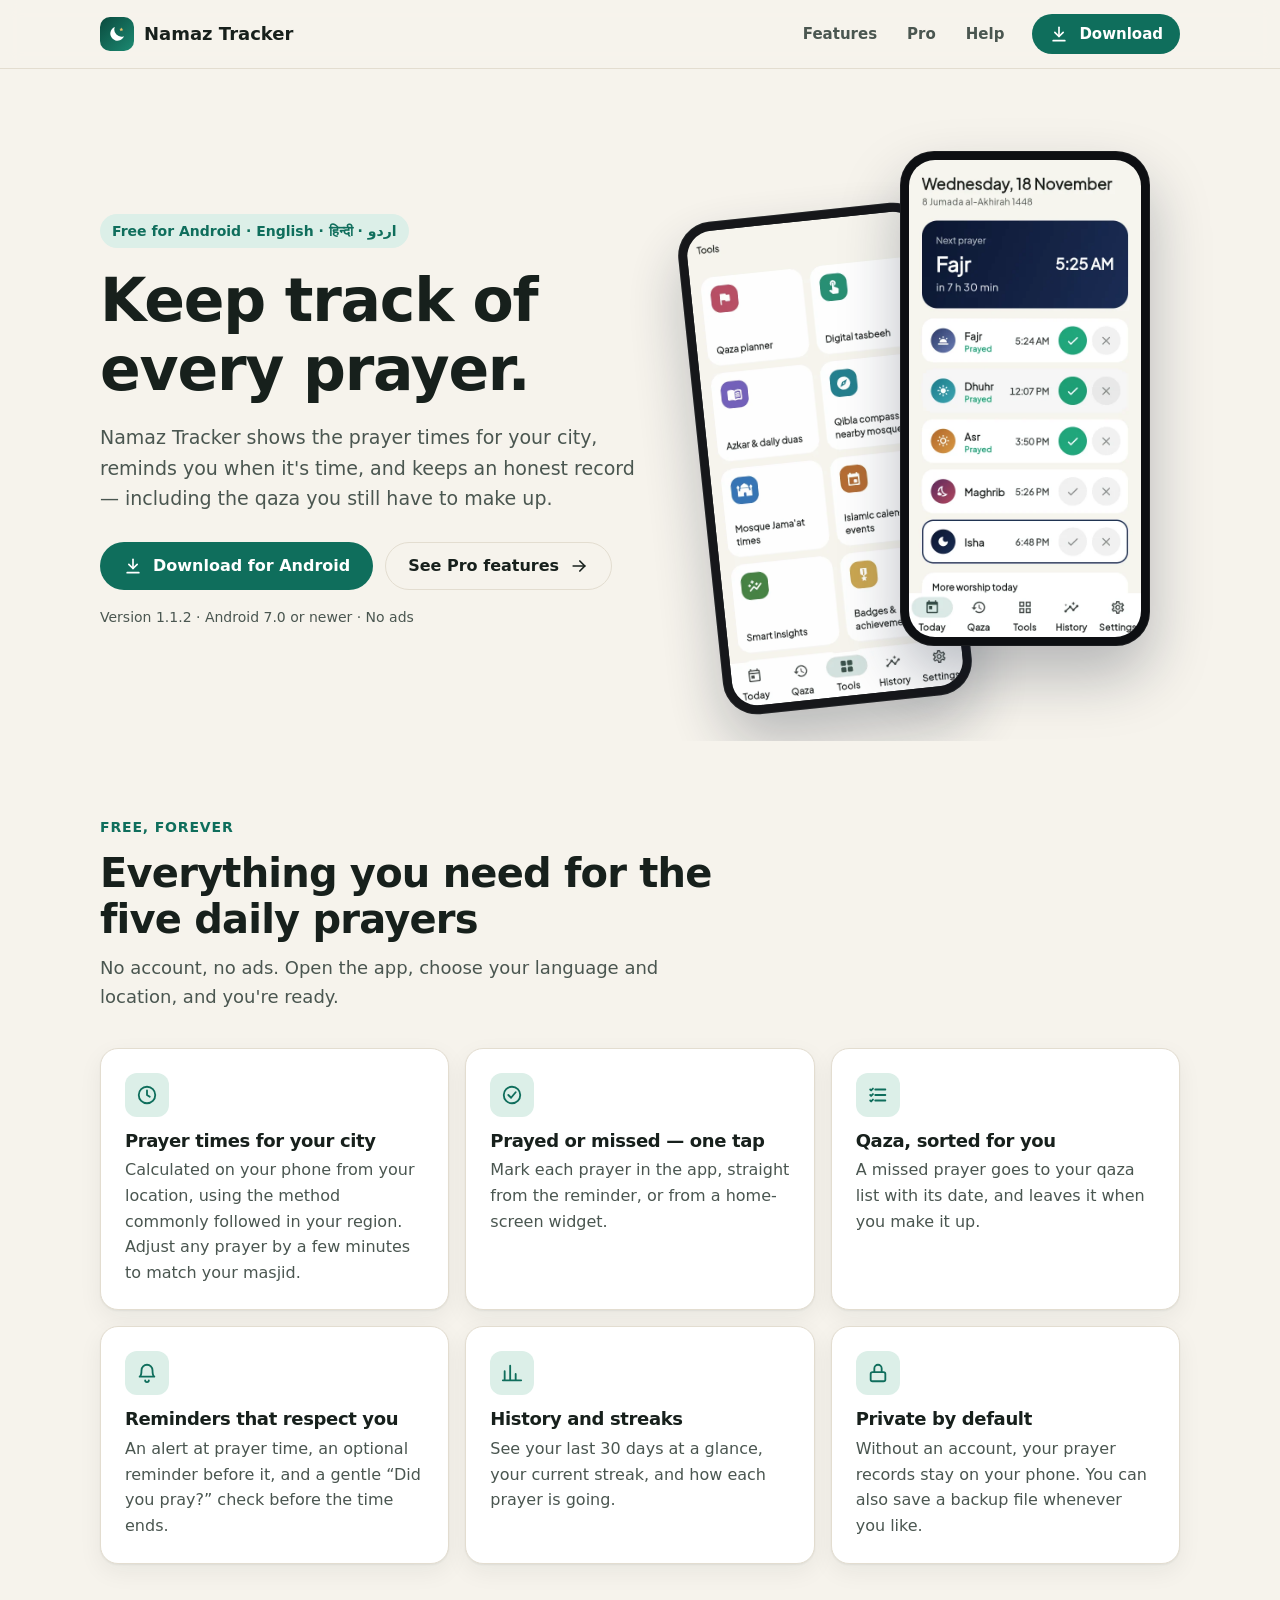
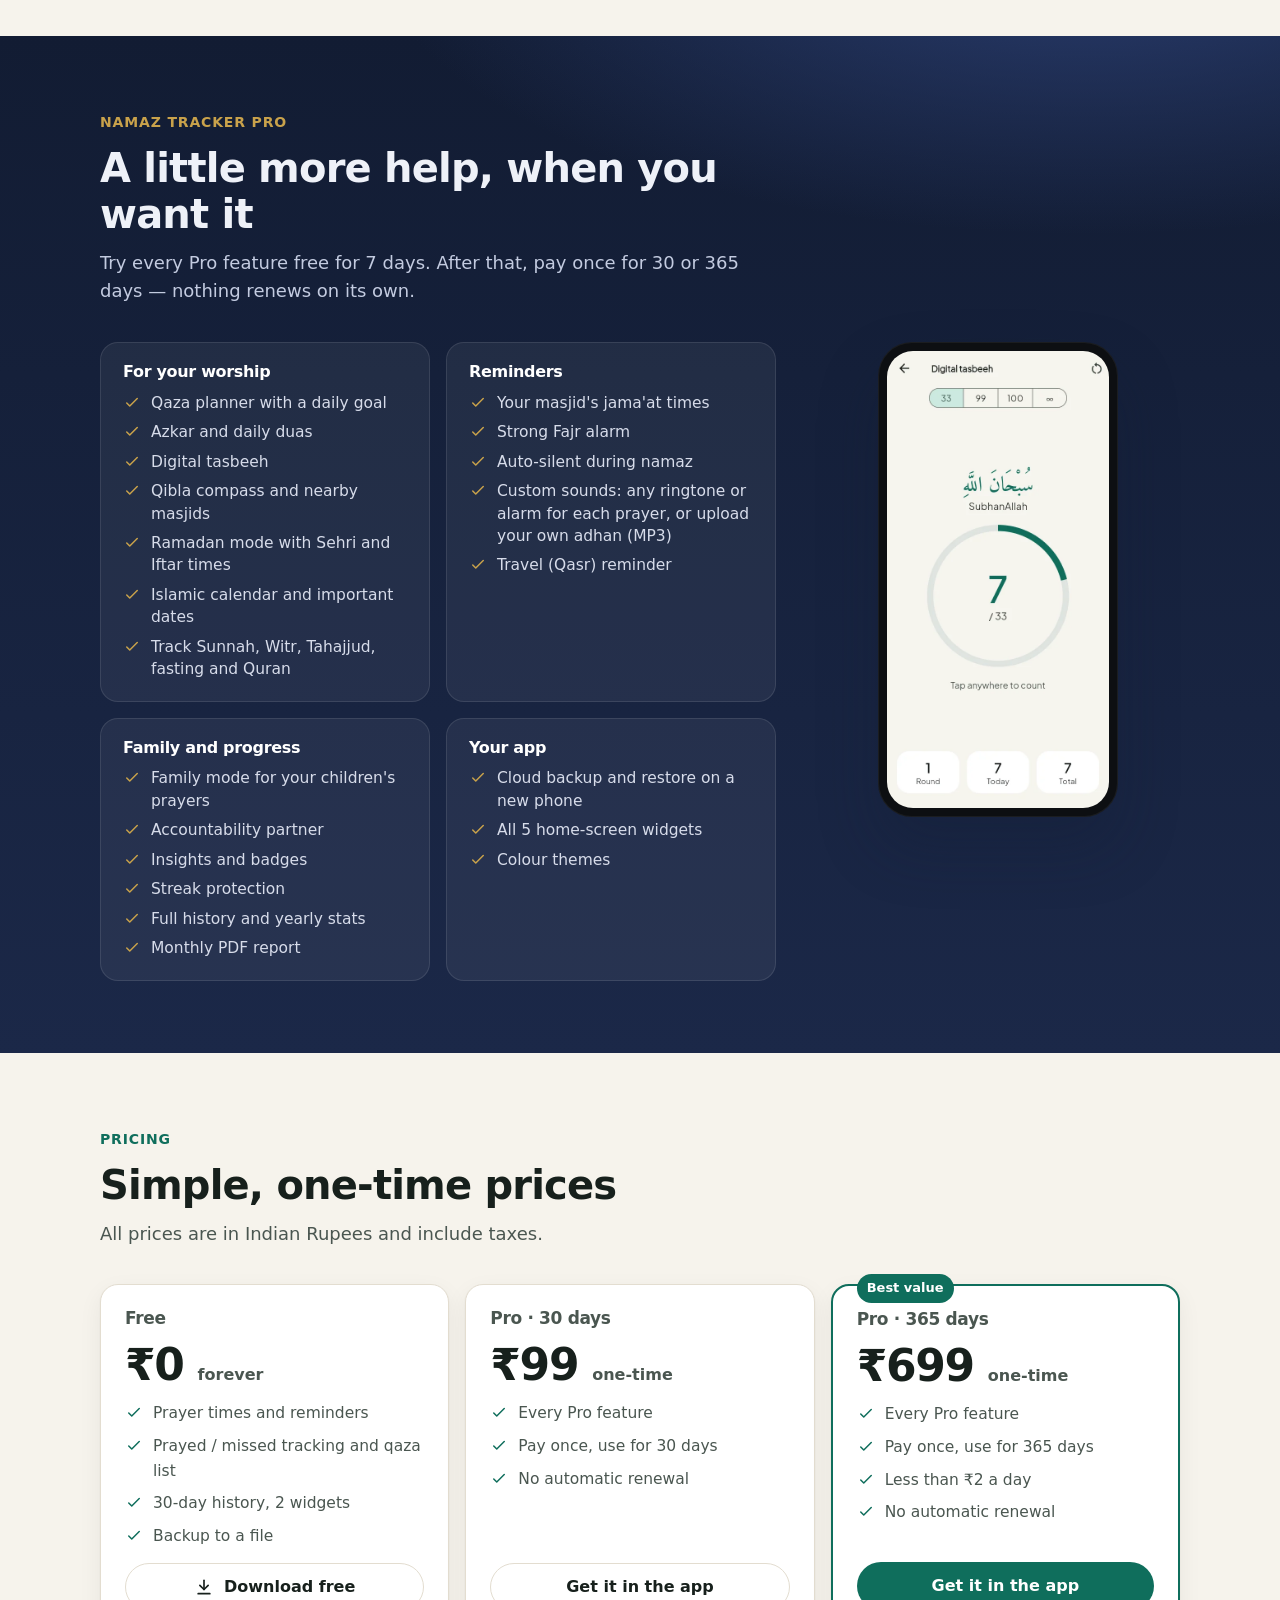
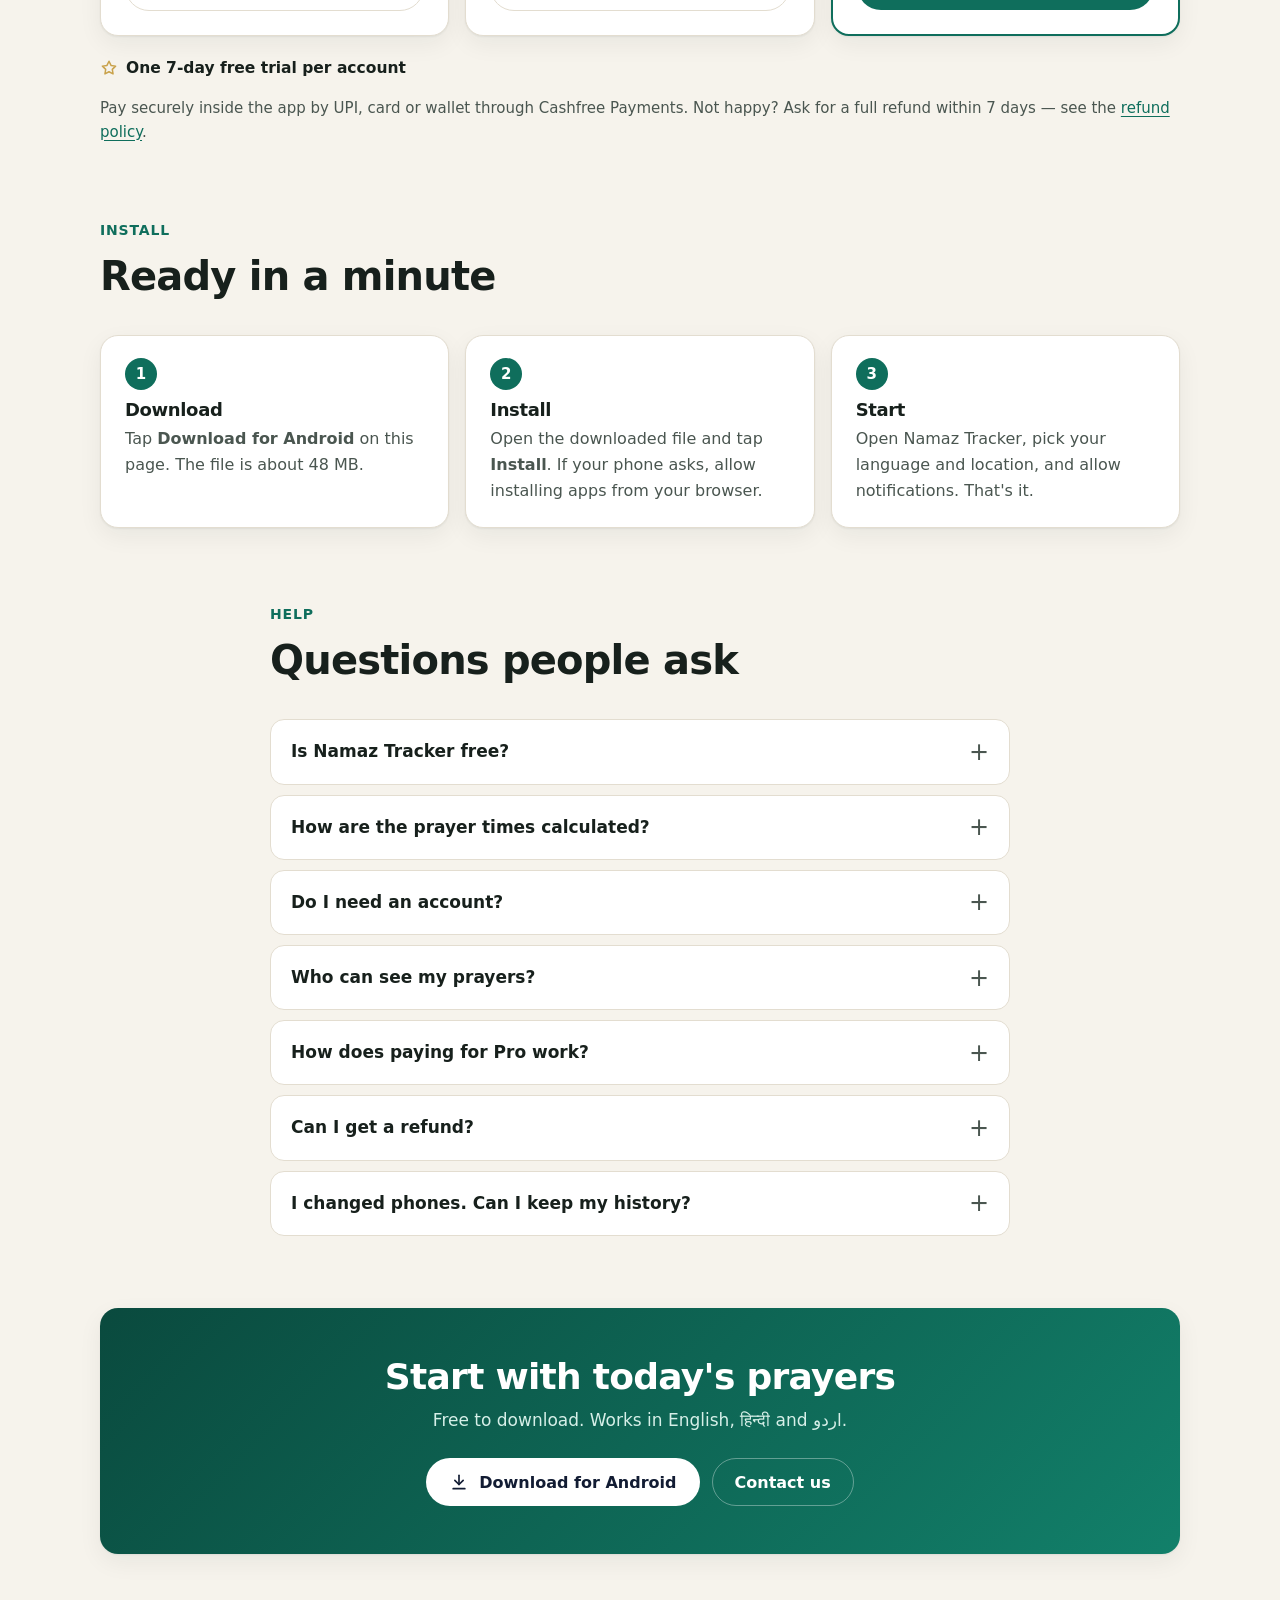
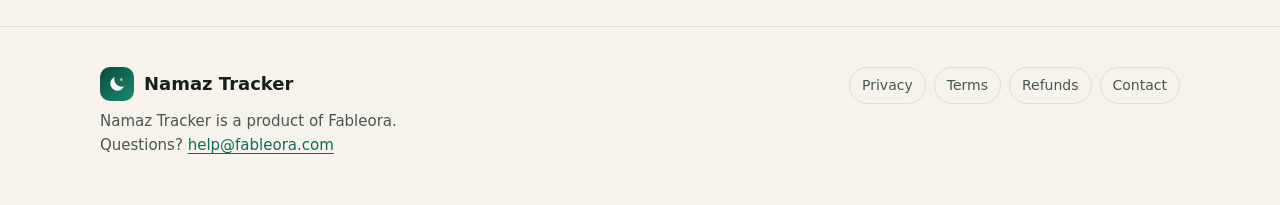
==== commit 7e19e3a0: "Website 1.1.2: clearer privacy, 30/365-day wording, own adhan sounds, mobile menu Co-Authored-By: Cl" ====
--- a/index.html
+++ b/index.html
@@ -6,8 +6,16 @@
 <meta http-equiv="Content-Security-Policy" content="default-src 'none'; style-src 'self'; img-src 'self' data:; base-uri 'none'; form-action 'none'">
 <meta name="referrer" content="no-referrer">
 <meta name="description" content="Track your five daily prayers, make up qaza and get reminders at the right time for your city. Free for Android in English, Hindi and Urdu.">
-<meta name="theme-color" content="#0f6e5c">
+<meta name="theme-color" content="#0f6e5c" media="(prefers-color-scheme: light)">
+<meta name="theme-color" content="#0e1412" media="(prefers-color-scheme: dark)">
 <title>Namaz Tracker</title>
+<link rel="canonical" href="https://adminfableora.github.io/namaz-tracker/">
+<meta property="og:title" content="Namaz Tracker">
+<meta property="og:description" content="Track your five daily prayers, make up qaza and get reminders at the right time for your city. Free for Android in English, Hindi and Urdu.">
+<meta property="og:type" content="website">
+<meta property="og:url" content="https://adminfableora.github.io/namaz-tracker/">
+<meta property="og:image" content="https://adminfableora.github.io/namaz-tracker/img/today.webp">
+<meta property="og:site_name" content="Namaz Tracker">
 <link rel="icon" href="icon.svg" type="image/svg+xml">
 <link rel="stylesheet" href="style.css">
 </head>
@@ -18,13 +26,14 @@
 <a class="link" href="index.html#features">Features</a>
 <a class="link" href="index.html#pro">Pro</a>
 <a class="link" href="index.html#faq">Help</a>
-<a class="btn btn-primary btn-small" href="https://github.com/adminfableora/namaz-tracker/releases/latest/download/NamazTracker.apk"><svg viewBox="0 0 24 24" fill="none" stroke="currentColor" stroke-width="2" stroke-linecap="round" stroke-linejoin="round" aria-hidden="true"><path d="M12 4v11"/><path d="m7 10 5 5 5-5"/><path d="M5 20h14"/></svg>Download</a>
-</nav></div></header>
+</nav>
+<a class="btn btn-primary btn-small header-cta" href="https://github.com/adminfableora/namaz-tracker/releases/latest/download/NamazTracker.apk"><svg viewBox="0 0 24 24" fill="none" stroke="currentColor" stroke-width="2" stroke-linecap="round" stroke-linejoin="round" aria-hidden="true"><path d="M12 4v11"/><path d="m7 10 5 5 5-5"/><path d="M5 20h14"/></svg>Download</a>
+</div></header>
 <main>
 
 <section class="hero"><div class="wrap">
 <div>
-<span class="eyebrow">Free for Android · English · हिन्दी · اردو</span>
+<span class="eyebrow">Free for Android · English · <span lang="hi">हिन्दी</span> · <span lang="ur" dir="rtl">اردو</span></span>
 <h1>Keep track of every prayer.</h1>
 <p class="lead">Namaz Tracker shows the prayer times for your city, reminds you when it's time, and keeps an honest
 record — including the qaza you still have to make up.</p>
@@ -32,7 +41,7 @@
 <a class="btn btn-primary" href="https://github.com/adminfableora/namaz-tracker/releases/latest/download/NamazTracker.apk"><svg viewBox="0 0 24 24" fill="none" stroke="currentColor" stroke-width="2" stroke-linecap="round" stroke-linejoin="round" aria-hidden="true"><path d="M12 4v11"/><path d="m7 10 5 5 5-5"/><path d="M5 20h14"/></svg>Download for Android</a>
 <a class="btn btn-ghost" href="#pro">See Pro features<svg viewBox="0 0 24 24" fill="none" stroke="currentColor" stroke-width="2" stroke-linecap="round" stroke-linejoin="round" aria-hidden="true"><path d="M5 12h14"/><path d="m13 6 6 6-6 6"/></svg></a>
 </div>
-<p class="meta">Version 1.1.1 · Android 7.0 or newer · No ads</p>
+<p class="meta">Version 1.1.2 · Android 7.0 or newer · No ads</p>
 </div>
 <div class="phones" aria-hidden="true">
 <div class="phone back"><img src="img/tools.webp" alt="" width="540" height="1110" loading="lazy"></div>
@@ -48,19 +57,19 @@
 <div class="card feature"><div class="icon"><svg viewBox="0 0 24 24" fill="none" stroke="currentColor" stroke-width="2" stroke-linecap="round" stroke-linejoin="round" aria-hidden="true"><circle cx="12" cy="12" r="9"/><path d="M12 7v5l3 2"/></svg></div><h3>Prayer times for your city</h3><p>Calculated on your phone from your location, using the method commonly followed in your region. Adjust any prayer by a few minutes to match your masjid.</p></div>
 <div class="card feature"><div class="icon"><svg viewBox="0 0 24 24" fill="none" stroke="currentColor" stroke-width="2" stroke-linecap="round" stroke-linejoin="round" aria-hidden="true"><circle cx="12" cy="12" r="9"/><path d="m8 12 3 3 5-6"/></svg></div><h3>Prayed or missed — one tap</h3><p>Mark each prayer in the app, straight from the reminder, or from a home-screen widget.</p></div>
 <div class="card feature"><div class="icon"><svg viewBox="0 0 24 24" fill="none" stroke="currentColor" stroke-width="2" stroke-linecap="round" stroke-linejoin="round" aria-hidden="true"><path d="M9 6h11M9 12h11M9 18h11"/><path d="m3.5 6 1 1 2-2M3.5 12l1 1 2-2M3.5 18l1 1 2-2"/></svg></div><h3>Qaza, sorted for you</h3><p>A missed prayer goes to your qaza list with its date, and leaves it when you make it up.</p></div>
-<div class="card feature"><div class="icon"><svg viewBox="0 0 24 24" fill="none" stroke="currentColor" stroke-width="2" stroke-linecap="round" stroke-linejoin="round" aria-hidden="true"><path d="M6 9a6 6 0 0 1 12 0c0 6 2 7 2 7H4s2-1 2-7"/><path d="M10 20a2 2 0 0 0 4 0"/></svg></div><h3>Reminders that respect you</h3><p>An alert at prayer time, an optional reminder before it, and a gentle “did you pray?” before the time ends.</p></div>
+<div class="card feature"><div class="icon"><svg viewBox="0 0 24 24" fill="none" stroke="currentColor" stroke-width="2" stroke-linecap="round" stroke-linejoin="round" aria-hidden="true"><path d="M6 9a6 6 0 0 1 12 0c0 6 2 7 2 7H4s2-1 2-7"/><path d="M10 20a2 2 0 0 0 4 0"/></svg></div><h3>Reminders that respect you</h3><p>An alert at prayer time, an optional reminder before it, and a gentle “Did you pray?” check before the time ends.</p></div>
 <div class="card feature"><div class="icon"><svg viewBox="0 0 24 24" fill="none" stroke="currentColor" stroke-width="2" stroke-linecap="round" stroke-linejoin="round" aria-hidden="true"><path d="M4 20V10M10 20V4M16 20v-7M22 20H2"/></svg></div><h3>History and streaks</h3><p>See your last 30 days at a glance, your current streak, and how each prayer is going.</p></div>
-<div class="card feature"><div class="icon"><svg viewBox="0 0 24 24" fill="none" stroke="currentColor" stroke-width="2" stroke-linecap="round" stroke-linejoin="round" aria-hidden="true"><rect x="4" y="11" width="16" height="10" rx="2"/><path d="M8 11V7a4 4 0 0 1 8 0v4"/></svg></div><h3>Private by default</h3><p>Without an account, everything stays on your phone. You can also save a backup file whenever you like.</p></div>
+<div class="card feature"><div class="icon"><svg viewBox="0 0 24 24" fill="none" stroke="currentColor" stroke-width="2" stroke-linecap="round" stroke-linejoin="round" aria-hidden="true"><rect x="4" y="11" width="16" height="10" rx="2"/><path d="M8 11V7a4 4 0 0 1 8 0v4"/></svg></div><h3>Private by default</h3><p>Without an account, your prayer records stay on your phone. You can also save a backup file whenever you like.</p></div>
 </div></div></section>
 
 <section class="pro" id="pro"><div class="wrap">
 <div class="section-head"><span class="kicker">Namaz Tracker Pro</span>
 <h2>A little more help, when you want it</h2>
-<p>Try every Pro feature free for 7 days. After that, pay once for a month or a year — nothing renews on its own.</p></div>
+<p>Try every Pro feature free for 7 days. After that, pay once for 30 or 365 days — nothing renews on its own.</p></div>
 <div class="pro-layout">
 <div class="groups">
-<div class="group"><h3>For your worship</h3><ul><li><svg viewBox="0 0 24 24" fill="none" stroke="currentColor" stroke-width="2" stroke-linecap="round" stroke-linejoin="round" aria-hidden="true"><path d="m5 12 4 4 10-10"/></svg><span>Qaza planner with a daily goal</span></li><li><svg viewBox="0 0 24 24" fill="none" stroke="currentColor" stroke-width="2" stroke-linecap="round" stroke-linejoin="round" aria-hidden="true"><path d="m5 12 4 4 10-10"/></svg><span>Azkar and daily duas</span></li><li><svg viewBox="0 0 24 24" fill="none" stroke="currentColor" stroke-width="2" stroke-linecap="round" stroke-linejoin="round" aria-hidden="true"><path d="m5 12 4 4 10-10"/></svg><span>Digital tasbeeh</span></li><li><svg viewBox="0 0 24 24" fill="none" stroke="currentColor" stroke-width="2" stroke-linecap="round" stroke-linejoin="round" aria-hidden="true"><path d="m5 12 4 4 10-10"/></svg><span>Qibla compass and nearby mosques</span></li><li><svg viewBox="0 0 24 24" fill="none" stroke="currentColor" stroke-width="2" stroke-linecap="round" stroke-linejoin="round" aria-hidden="true"><path d="m5 12 4 4 10-10"/></svg><span>Ramadan mode with Sehri and Iftar times</span></li><li><svg viewBox="0 0 24 24" fill="none" stroke="currentColor" stroke-width="2" stroke-linecap="round" stroke-linejoin="round" aria-hidden="true"><path d="m5 12 4 4 10-10"/></svg><span>Islamic calendar and important dates</span></li><li><svg viewBox="0 0 24 24" fill="none" stroke="currentColor" stroke-width="2" stroke-linecap="round" stroke-linejoin="round" aria-hidden="true"><path d="m5 12 4 4 10-10"/></svg><span>Track Sunnah, Witr, Tahajjud, fasting and Quran</span></li></ul></div>
-<div class="group"><h3>Reminders</h3><ul><li><svg viewBox="0 0 24 24" fill="none" stroke="currentColor" stroke-width="2" stroke-linecap="round" stroke-linejoin="round" aria-hidden="true"><path d="m5 12 4 4 10-10"/></svg><span>Your masjid's jama'at times</span></li><li><svg viewBox="0 0 24 24" fill="none" stroke="currentColor" stroke-width="2" stroke-linecap="round" stroke-linejoin="round" aria-hidden="true"><path d="m5 12 4 4 10-10"/></svg><span>Strong Fajr alarm</span></li><li><svg viewBox="0 0 24 24" fill="none" stroke="currentColor" stroke-width="2" stroke-linecap="round" stroke-linejoin="round" aria-hidden="true"><path d="m5 12 4 4 10-10"/></svg><span>Auto-silent during namaz</span></li><li><svg viewBox="0 0 24 24" fill="none" stroke="currentColor" stroke-width="2" stroke-linecap="round" stroke-linejoin="round" aria-hidden="true"><path d="m5 12 4 4 10-10"/></svg><span>Your own adhan and ringtones</span></li><li><svg viewBox="0 0 24 24" fill="none" stroke="currentColor" stroke-width="2" stroke-linecap="round" stroke-linejoin="round" aria-hidden="true"><path d="m5 12 4 4 10-10"/></svg><span>Travel (Qasr) reminder</span></li></ul></div>
+<div class="group"><h3>For your worship</h3><ul><li><svg viewBox="0 0 24 24" fill="none" stroke="currentColor" stroke-width="2" stroke-linecap="round" stroke-linejoin="round" aria-hidden="true"><path d="m5 12 4 4 10-10"/></svg><span>Qaza planner with a daily goal</span></li><li><svg viewBox="0 0 24 24" fill="none" stroke="currentColor" stroke-width="2" stroke-linecap="round" stroke-linejoin="round" aria-hidden="true"><path d="m5 12 4 4 10-10"/></svg><span>Azkar and daily duas</span></li><li><svg viewBox="0 0 24 24" fill="none" stroke="currentColor" stroke-width="2" stroke-linecap="round" stroke-linejoin="round" aria-hidden="true"><path d="m5 12 4 4 10-10"/></svg><span>Digital tasbeeh</span></li><li><svg viewBox="0 0 24 24" fill="none" stroke="currentColor" stroke-width="2" stroke-linecap="round" stroke-linejoin="round" aria-hidden="true"><path d="m5 12 4 4 10-10"/></svg><span>Qibla compass and nearby masjids</span></li><li><svg viewBox="0 0 24 24" fill="none" stroke="currentColor" stroke-width="2" stroke-linecap="round" stroke-linejoin="round" aria-hidden="true"><path d="m5 12 4 4 10-10"/></svg><span>Ramadan mode with Sehri and Iftar times</span></li><li><svg viewBox="0 0 24 24" fill="none" stroke="currentColor" stroke-width="2" stroke-linecap="round" stroke-linejoin="round" aria-hidden="true"><path d="m5 12 4 4 10-10"/></svg><span>Islamic calendar and important dates</span></li><li><svg viewBox="0 0 24 24" fill="none" stroke="currentColor" stroke-width="2" stroke-linecap="round" stroke-linejoin="round" aria-hidden="true"><path d="m5 12 4 4 10-10"/></svg><span>Track Sunnah, Witr, Tahajjud, fasting and Quran</span></li></ul></div>
+<div class="group"><h3>Reminders</h3><ul><li><svg viewBox="0 0 24 24" fill="none" stroke="currentColor" stroke-width="2" stroke-linecap="round" stroke-linejoin="round" aria-hidden="true"><path d="m5 12 4 4 10-10"/></svg><span>Your masjid's jama'at times</span></li><li><svg viewBox="0 0 24 24" fill="none" stroke="currentColor" stroke-width="2" stroke-linecap="round" stroke-linejoin="round" aria-hidden="true"><path d="m5 12 4 4 10-10"/></svg><span>Strong Fajr alarm</span></li><li><svg viewBox="0 0 24 24" fill="none" stroke="currentColor" stroke-width="2" stroke-linecap="round" stroke-linejoin="round" aria-hidden="true"><path d="m5 12 4 4 10-10"/></svg><span>Auto-silent during namaz</span></li><li><svg viewBox="0 0 24 24" fill="none" stroke="currentColor" stroke-width="2" stroke-linecap="round" stroke-linejoin="round" aria-hidden="true"><path d="m5 12 4 4 10-10"/></svg><span>Custom sounds: any ringtone or alarm for each prayer, or upload your own adhan (MP3)</span></li><li><svg viewBox="0 0 24 24" fill="none" stroke="currentColor" stroke-width="2" stroke-linecap="round" stroke-linejoin="round" aria-hidden="true"><path d="m5 12 4 4 10-10"/></svg><span>Travel (Qasr) reminder</span></li></ul></div>
 <div class="group"><h3>Family and progress</h3><ul><li><svg viewBox="0 0 24 24" fill="none" stroke="currentColor" stroke-width="2" stroke-linecap="round" stroke-linejoin="round" aria-hidden="true"><path d="m5 12 4 4 10-10"/></svg><span>Family mode for your children's prayers</span></li><li><svg viewBox="0 0 24 24" fill="none" stroke="currentColor" stroke-width="2" stroke-linecap="round" stroke-linejoin="round" aria-hidden="true"><path d="m5 12 4 4 10-10"/></svg><span>Accountability partner</span></li><li><svg viewBox="0 0 24 24" fill="none" stroke="currentColor" stroke-width="2" stroke-linecap="round" stroke-linejoin="round" aria-hidden="true"><path d="m5 12 4 4 10-10"/></svg><span>Insights and badges</span></li><li><svg viewBox="0 0 24 24" fill="none" stroke="currentColor" stroke-width="2" stroke-linecap="round" stroke-linejoin="round" aria-hidden="true"><path d="m5 12 4 4 10-10"/></svg><span>Streak protection</span></li><li><svg viewBox="0 0 24 24" fill="none" stroke="currentColor" stroke-width="2" stroke-linecap="round" stroke-linejoin="round" aria-hidden="true"><path d="m5 12 4 4 10-10"/></svg><span>Full history and yearly stats</span></li><li><svg viewBox="0 0 24 24" fill="none" stroke="currentColor" stroke-width="2" stroke-linecap="round" stroke-linejoin="round" aria-hidden="true"><path d="m5 12 4 4 10-10"/></svg><span>Monthly PDF report</span></li></ul></div>
 <div class="group"><h3>Your app</h3><ul><li><svg viewBox="0 0 24 24" fill="none" stroke="currentColor" stroke-width="2" stroke-linecap="round" stroke-linejoin="round" aria-hidden="true"><path d="m5 12 4 4 10-10"/></svg><span>Cloud backup and restore on a new phone</span></li><li><svg viewBox="0 0 24 24" fill="none" stroke="currentColor" stroke-width="2" stroke-linecap="round" stroke-linejoin="round" aria-hidden="true"><path d="m5 12 4 4 10-10"/></svg><span>All 5 home-screen widgets</span></li><li><svg viewBox="0 0 24 24" fill="none" stroke="currentColor" stroke-width="2" stroke-linecap="round" stroke-linejoin="round" aria-hidden="true"><path d="m5 12 4 4 10-10"/></svg><span>Colour themes</span></li></ul></div>
 </div>
@@ -74,12 +83,13 @@
 <div class="prices">
 <div class="card price"><h3>Free</h3>
 <div class="amount">₹0 <small>forever</small></div><ul><li><svg viewBox="0 0 24 24" fill="none" stroke="currentColor" stroke-width="2" stroke-linecap="round" stroke-linejoin="round" aria-hidden="true"><path d="m5 12 4 4 10-10"/></svg><span>Prayer times and reminders</span></li><li><svg viewBox="0 0 24 24" fill="none" stroke="currentColor" stroke-width="2" stroke-linecap="round" stroke-linejoin="round" aria-hidden="true"><path d="m5 12 4 4 10-10"/></svg><span>Prayed / missed tracking and qaza list</span></li><li><svg viewBox="0 0 24 24" fill="none" stroke="currentColor" stroke-width="2" stroke-linecap="round" stroke-linejoin="round" aria-hidden="true"><path d="m5 12 4 4 10-10"/></svg><span>30-day history, 2 widgets</span></li><li><svg viewBox="0 0 24 24" fill="none" stroke="currentColor" stroke-width="2" stroke-linecap="round" stroke-linejoin="round" aria-hidden="true"><path d="m5 12 4 4 10-10"/></svg><span>Backup to a file</span></li></ul><a class="btn btn-ghost btn-block" href="https://github.com/adminfableora/namaz-tracker/releases/latest/download/NamazTracker.apk"><svg viewBox="0 0 24 24" fill="none" stroke="currentColor" stroke-width="2" stroke-linecap="round" stroke-linejoin="round" aria-hidden="true"><path d="M12 4v11"/><path d="m7 10 5 5 5-5"/><path d="M5 20h14"/></svg>Download free</a></div>
-<div class="card price"><h3>Pro · 1 month</h3>
-<div class="amount">₹99 <small>for 30 days</small></div><ul><li><svg viewBox="0 0 24 24" fill="none" stroke="currentColor" stroke-width="2" stroke-linecap="round" stroke-linejoin="round" aria-hidden="true"><path d="m5 12 4 4 10-10"/></svg><span>Every Pro feature</span></li><li><svg viewBox="0 0 24 24" fill="none" stroke="currentColor" stroke-width="2" stroke-linecap="round" stroke-linejoin="round" aria-hidden="true"><path d="m5 12 4 4 10-10"/></svg><span>7-day free trial first</span></li><li><svg viewBox="0 0 24 24" fill="none" stroke="currentColor" stroke-width="2" stroke-linecap="round" stroke-linejoin="round" aria-hidden="true"><path d="m5 12 4 4 10-10"/></svg><span>No automatic renewal</span></li></ul><a class="btn btn-ghost btn-block" href="#install">Get it in the app</a></div>
-<div class="card price best"><span class="badge">Best value</span><h3>Pro · 1 year</h3>
-<div class="amount">₹699 <small>for 365 days</small></div><ul><li><svg viewBox="0 0 24 24" fill="none" stroke="currentColor" stroke-width="2" stroke-linecap="round" stroke-linejoin="round" aria-hidden="true"><path d="m5 12 4 4 10-10"/></svg><span>Every Pro feature</span></li><li><svg viewBox="0 0 24 24" fill="none" stroke="currentColor" stroke-width="2" stroke-linecap="round" stroke-linejoin="round" aria-hidden="true"><path d="m5 12 4 4 10-10"/></svg><span>About ₹58 a month</span></li><li><svg viewBox="0 0 24 24" fill="none" stroke="currentColor" stroke-width="2" stroke-linecap="round" stroke-linejoin="round" aria-hidden="true"><path d="m5 12 4 4 10-10"/></svg><span>7-day free trial first</span></li><li><svg viewBox="0 0 24 24" fill="none" stroke="currentColor" stroke-width="2" stroke-linecap="round" stroke-linejoin="round" aria-hidden="true"><path d="m5 12 4 4 10-10"/></svg><span>No automatic renewal</span></li></ul><a class="btn btn-primary btn-block" href="#install">Get it in the app</a></div>
+<div class="card price"><h3>Pro · 30 days</h3>
+<div class="amount">₹99 <small>one-time</small></div><ul><li><svg viewBox="0 0 24 24" fill="none" stroke="currentColor" stroke-width="2" stroke-linecap="round" stroke-linejoin="round" aria-hidden="true"><path d="m5 12 4 4 10-10"/></svg><span>Every Pro feature</span></li><li><svg viewBox="0 0 24 24" fill="none" stroke="currentColor" stroke-width="2" stroke-linecap="round" stroke-linejoin="round" aria-hidden="true"><path d="m5 12 4 4 10-10"/></svg><span>Pay once, use for 30 days</span></li><li><svg viewBox="0 0 24 24" fill="none" stroke="currentColor" stroke-width="2" stroke-linecap="round" stroke-linejoin="round" aria-hidden="true"><path d="m5 12 4 4 10-10"/></svg><span>No automatic renewal</span></li></ul><a class="btn btn-ghost btn-block" href="#install">Get it in the app</a></div>
+<div class="card price best"><span class="badge">Best value</span><h3>Pro · 365 days</h3>
+<div class="amount">₹699 <small>one-time</small></div><ul><li><svg viewBox="0 0 24 24" fill="none" stroke="currentColor" stroke-width="2" stroke-linecap="round" stroke-linejoin="round" aria-hidden="true"><path d="m5 12 4 4 10-10"/></svg><span>Every Pro feature</span></li><li><svg viewBox="0 0 24 24" fill="none" stroke="currentColor" stroke-width="2" stroke-linecap="round" stroke-linejoin="round" aria-hidden="true"><path d="m5 12 4 4 10-10"/></svg><span>Pay once, use for 365 days</span></li><li><svg viewBox="0 0 24 24" fill="none" stroke="currentColor" stroke-width="2" stroke-linecap="round" stroke-linejoin="round" aria-hidden="true"><path d="m5 12 4 4 10-10"/></svg><span>Less than ₹2 a day</span></li><li><svg viewBox="0 0 24 24" fill="none" stroke="currentColor" stroke-width="2" stroke-linecap="round" stroke-linejoin="round" aria-hidden="true"><path d="m5 12 4 4 10-10"/></svg><span>No automatic renewal</span></li></ul><a class="btn btn-primary btn-block" href="#install">Get it in the app</a></div>
 </div>
-<p class="fine">Pay securely inside the app by UPI, card or wallet through Cashfree Payments. Each account gets one free 7-day trial.
+<p class="trial-note"><svg viewBox="0 0 24 24" fill="none" stroke="currentColor" stroke-width="2" stroke-linecap="round" stroke-linejoin="round" aria-hidden="true"><path d="m12 3 2.7 5.6 6.1.9-4.4 4.3 1 6.1L12 17l-5.4 2.9 1-6.1-4.4-4.3 6.1-.9z"/></svg>One 7-day free trial per account</p>
+<p class="fine">Pay securely inside the app by UPI, card or wallet through Cashfree Payments.
 Not happy? Ask for a full refund within 7 days — see the <a href="refund.html">refund policy</a>.</p>
 </div></section>
 
@@ -96,16 +106,16 @@
 <div class="faq">
 <details><summary>Is Namaz Tracker free?</summary><p>Yes. Prayer times, reminders, tracking, the qaza list, 30 days of history and two widgets are free, with no ads. Pro is optional.</p></details>
 <details><summary>How are the prayer times calculated?</summary><p>On your phone, from your location, using the calculation method commonly followed in your region. If your masjid's times differ a little, you can move any prayer a few minutes earlier or later in Settings.</p></details>
-<details><summary>Do I need an account?</summary><p>No. You only need one for Pro, cloud backup and accountability partners. You can sign in with Google or with your email.</p></details>
-<details><summary>Who can see my prayers?</summary><p>Nobody. Without an account, your record never leaves your phone. If you link with an accountability partner, they see only your name, your streak and how many prayers you marked today.</p></details>
-<details><summary>How does paying for Pro work?</summary><p>Inside the app, tap Go Pro and choose a month or a year. You pay once by UPI, card or wallet through Cashfree, and Pro turns on straight away. It never renews by itself.</p></details>
+<details><summary>Do I need an account?</summary><p>No. You only need one for Pro, including the free trial, cloud backup and accountability partners. You can log in with Google or with your email.</p></details>
+<details><summary>Who can see my prayers?</summary><p>Only you. Without an account, your record never leaves your phone, and a Pro cloud backup can be read only by you. If you link with an accountability partner, they see only your name, your current streak and how many prayers you prayed today — never which ones you missed.</p></details>
+<details><summary>How does paying for Pro work?</summary><p>Inside the app, tap Go Pro and choose 30 days or 365 days. You pay once by UPI, card or wallet through Cashfree, and Pro turns on within a minute. It never renews by itself.</p></details>
 <details><summary>Can I get a refund?</summary><p>Yes. If you're not happy, email us within 7 days of paying and we'll refund you in full. Details are in our <a href="refund.html">refund policy</a>.</p></details>
 <details><summary>I changed phones. Can I keep my history?</summary><p>Yes. With Pro, log in on the new phone and restore from the cloud. On the free plan, use Settings → Back up history, move the file to your new phone and choose Restore from backup.</p></details>
 </div></div></section>
 
 <section class="cta-band tight"><div class="wrap">
 <div class="card"><h2>Start with today's prayers</h2>
-<p>Free to download. Works in English, हिन्दी and اردو.</p>
+<p>Free to download. Works in English, <span lang="hi">हिन्दी</span> and <span lang="ur" dir="rtl">اردو</span>.</p>
 <div class="cta-row"><a class="btn btn-light" href="https://github.com/adminfableora/namaz-tracker/releases/latest/download/NamazTracker.apk"><svg viewBox="0 0 24 24" fill="none" stroke="currentColor" stroke-width="2" stroke-linecap="round" stroke-linejoin="round" aria-hidden="true"><path d="M12 4v11"/><path d="m7 10 5 5 5-5"/><path d="M5 20h14"/></svg>Download for Android</a>
 <a class="btn btn-outline-light" href="contact.html">Contact us</a></div></div>
 </div></section>
--- a/style.css
+++ b/style.css
@@ -75,12 +75,13 @@
 /* ---------- header ---------- */
 .site-header {
   position: sticky; top: 0; z-index: 10;
+  background: var(--bg);
   background: color-mix(in srgb, var(--bg) 88%, transparent);
   backdrop-filter: saturate(1.4) blur(10px);
   border-bottom: 1px solid var(--line);
 }
 .site-header .wrap { display: flex; align-items: center; gap: 16px; height: 68px; }
-.brand { display: inline-flex; align-items: center; gap: 10px; color: var(--ink); text-decoration: none; font-weight: 750; font-size: 18px; }
+.brand { display: inline-flex; align-items: center; gap: 10px; color: var(--ink); text-decoration: none; font-weight: 750; font-size: 18px; white-space: nowrap; }
 .brand-mark {
   width: 34px; height: 34px; border-radius: 10px; flex: none;
   background: linear-gradient(135deg, #0a4a3e, #1c8a72);
@@ -90,13 +91,34 @@
 .nav { display: flex; align-items: center; gap: 6px; margin-left: auto; }
 .nav a.link { color: var(--ink-2); text-decoration: none; font-weight: 550; font-size: 15px; padding: 8px 12px; border-radius: 999px; }
 .nav a.link:hover { color: var(--ink); background: var(--surface-2); }
-@media (max-width: 720px) { .nav a.link { display: none; } }
+.header-cta { flex: none; }
+section[id] { scroll-margin-top: 76px; }
+/* Phones: the links move to a compact second row under the brand and Download button. */
+@media (max-width: 720px) {
+  .site-header { position: static; }
+  .site-header .wrap { flex-wrap: wrap; height: auto; padding-top: 10px; padding-bottom: 6px; row-gap: 4px; justify-content: space-between; }
+  .nav { order: 3; width: 100%; margin-left: -10px; gap: 2px; }
+  .nav a.link { font-size: 14.5px; padding: 6px 10px; }
+  section[id] { scroll-margin-top: 0; }
+}
+/* Very small phones (320–380px): tighten the header so everything fits on one line. */
+@media (max-width: 380px) {
+  .wrap { padding: 0 16px; }
+  .site-header .wrap { gap: 8px; }
+  .brand { gap: 8px; font-size: 16px; }
+  .brand-mark { width: 30px; height: 30px; border-radius: 9px; }
+  .brand-mark svg { width: 18px; height: 18px; }
+  .btn-small { min-height: 38px; padding: 0 12px; font-size: 14px; gap: 6px; }
+  .btn-small svg { width: 18px; height: 18px; }
+  .nav { margin-left: -8px; }
+  .nav a.link { padding: 6px 8px; }
+}
 
 /* ---------- hero ---------- */
 .hero { padding: 72px 0 40px; overflow: hidden; }
 .hero .wrap { display: grid; grid-template-columns: 1.05fr .95fr; gap: 48px; align-items: center; }
 .eyebrow {
-  display: inline-flex; align-items: center; gap: 8px; flex-wrap: wrap;
+  display: inline-block;
   font-size: 14px; font-weight: 650; color: var(--brand);
   background: var(--brand-soft); padding: 6px 12px; border-radius: 999px;
 }
@@ -174,7 +196,12 @@
 .price li { display: flex; gap: 10px; }
 .price li svg { width: 18px; height: 18px; flex: none; margin-top: 3px; color: var(--brand); }
 .price .btn { margin-top: auto; }
-.fine { margin-top: 18px; color: var(--ink-2); font-size: 15px; }
+.trial-note {
+  display: inline-flex; align-items: center; gap: 8px; margin-top: 20px;
+  font-weight: 650; font-size: 15.5px; color: var(--ink);
+}
+.trial-note svg { width: 18px; height: 18px; flex: none; color: var(--gold); }
+.fine { margin-top: 10px; color: var(--ink-2); font-size: 15px; }
 
 /* ---------- install steps ---------- */
 .steps { counter-reset: s; display: grid; grid-template-columns: repeat(3, 1fr); gap: 16px; }
@@ -222,7 +249,7 @@
 @media (max-width: 600px) { .article { padding: 22px; } }
 
 /* ---------- simple centered pages (payment) ---------- */
-.center-page { min-height: calc(100vh - 68px - 160px); display: grid; place-items: center; padding: 56px 0; }
+.center-page { min-height: 100vh; min-height: 100dvh; display: grid; place-items: center; padding: 56px 0; }
 .center-card { max-width: 520px; width: 100%; text-align: center; padding: 40px 28px; }
 .center-card h1 { font-size: 30px; margin: 18px 0 10px; }
 .center-card p { color: var(--ink-2); }
@@ -243,4 +270,10 @@
 .site-footer .brand { margin-bottom: 8px; }
 
 section.tight { padding-top: 0; }
+/* Small phones: long button labels may wrap instead of pushing the page wider. */
+@media (max-width: 400px) {
+  .cta-row .btn, .page-actions .btn, .center-card .btn { white-space: normal; text-align: center; }
+  .cta-band .card { padding: 40px 18px; }
+  .center-card { padding: 32px 20px; }
+}
 .article ul + p { margin-top: 14px; }
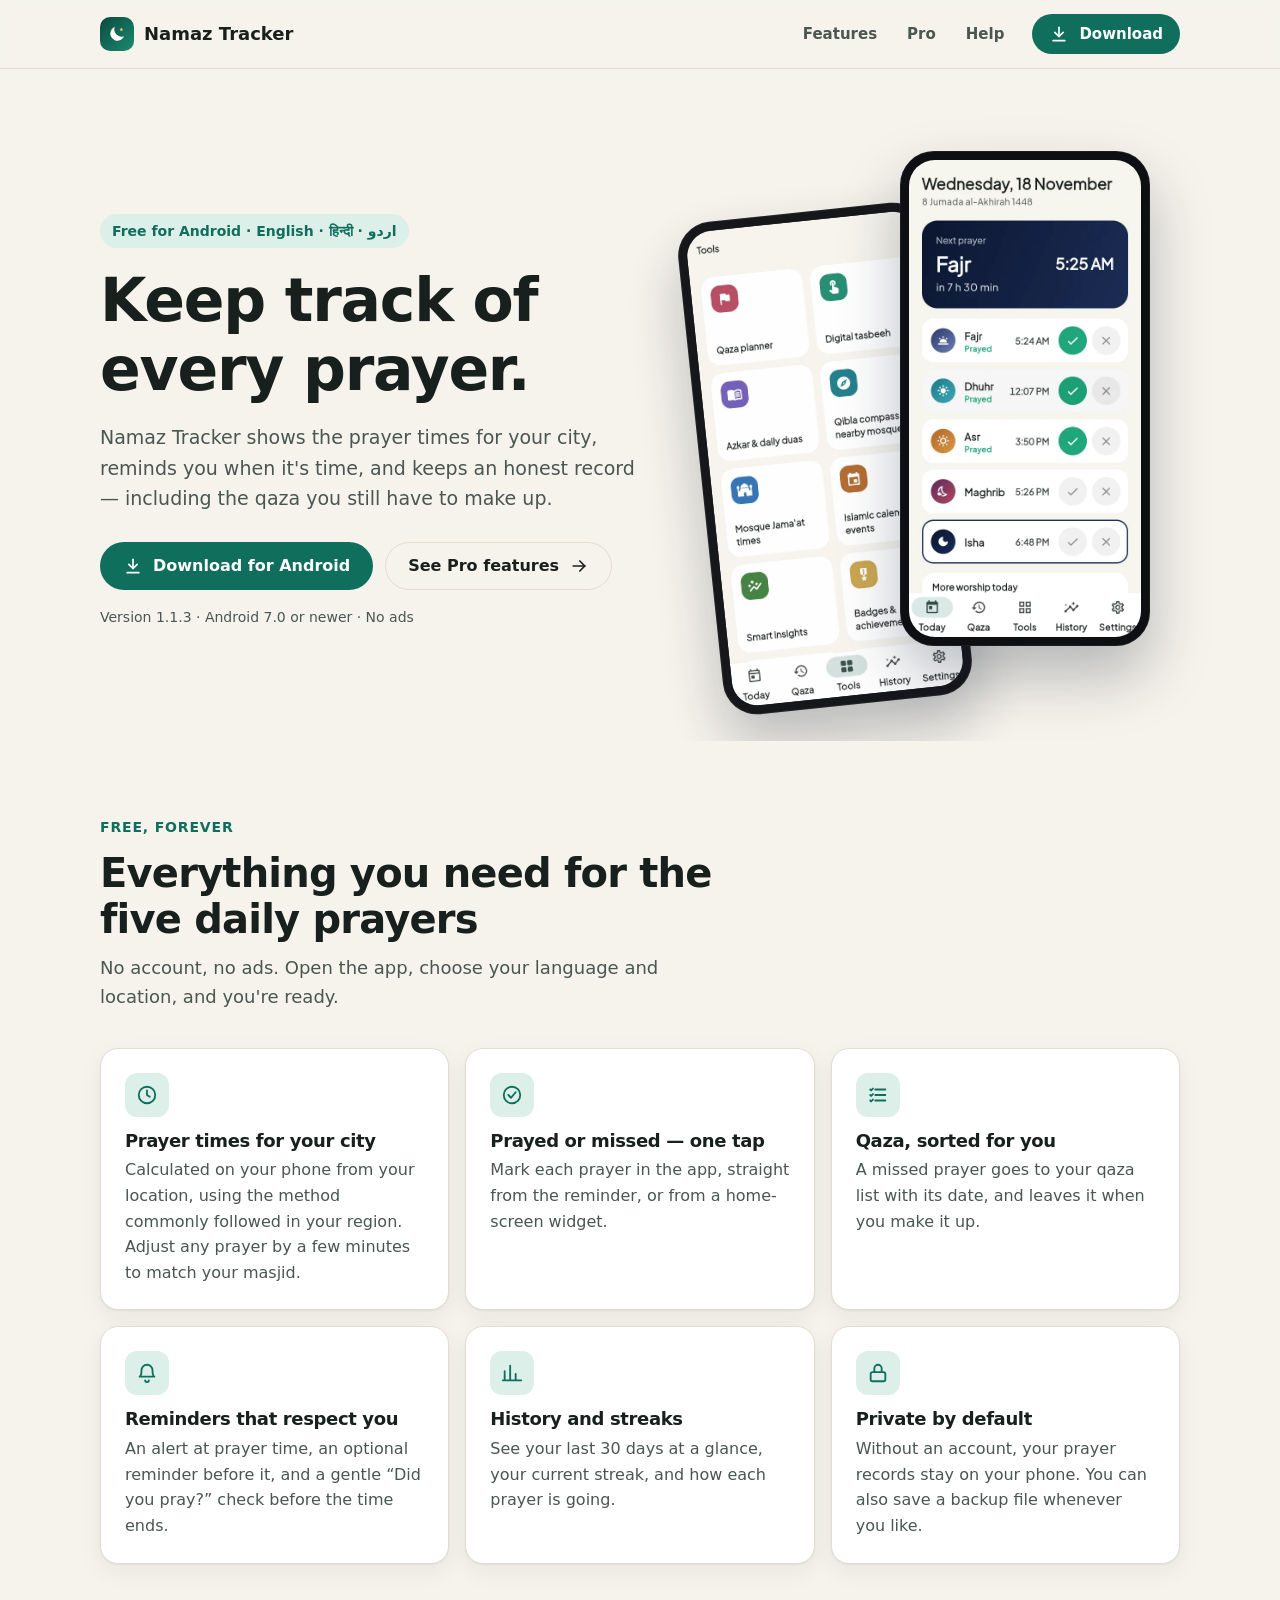
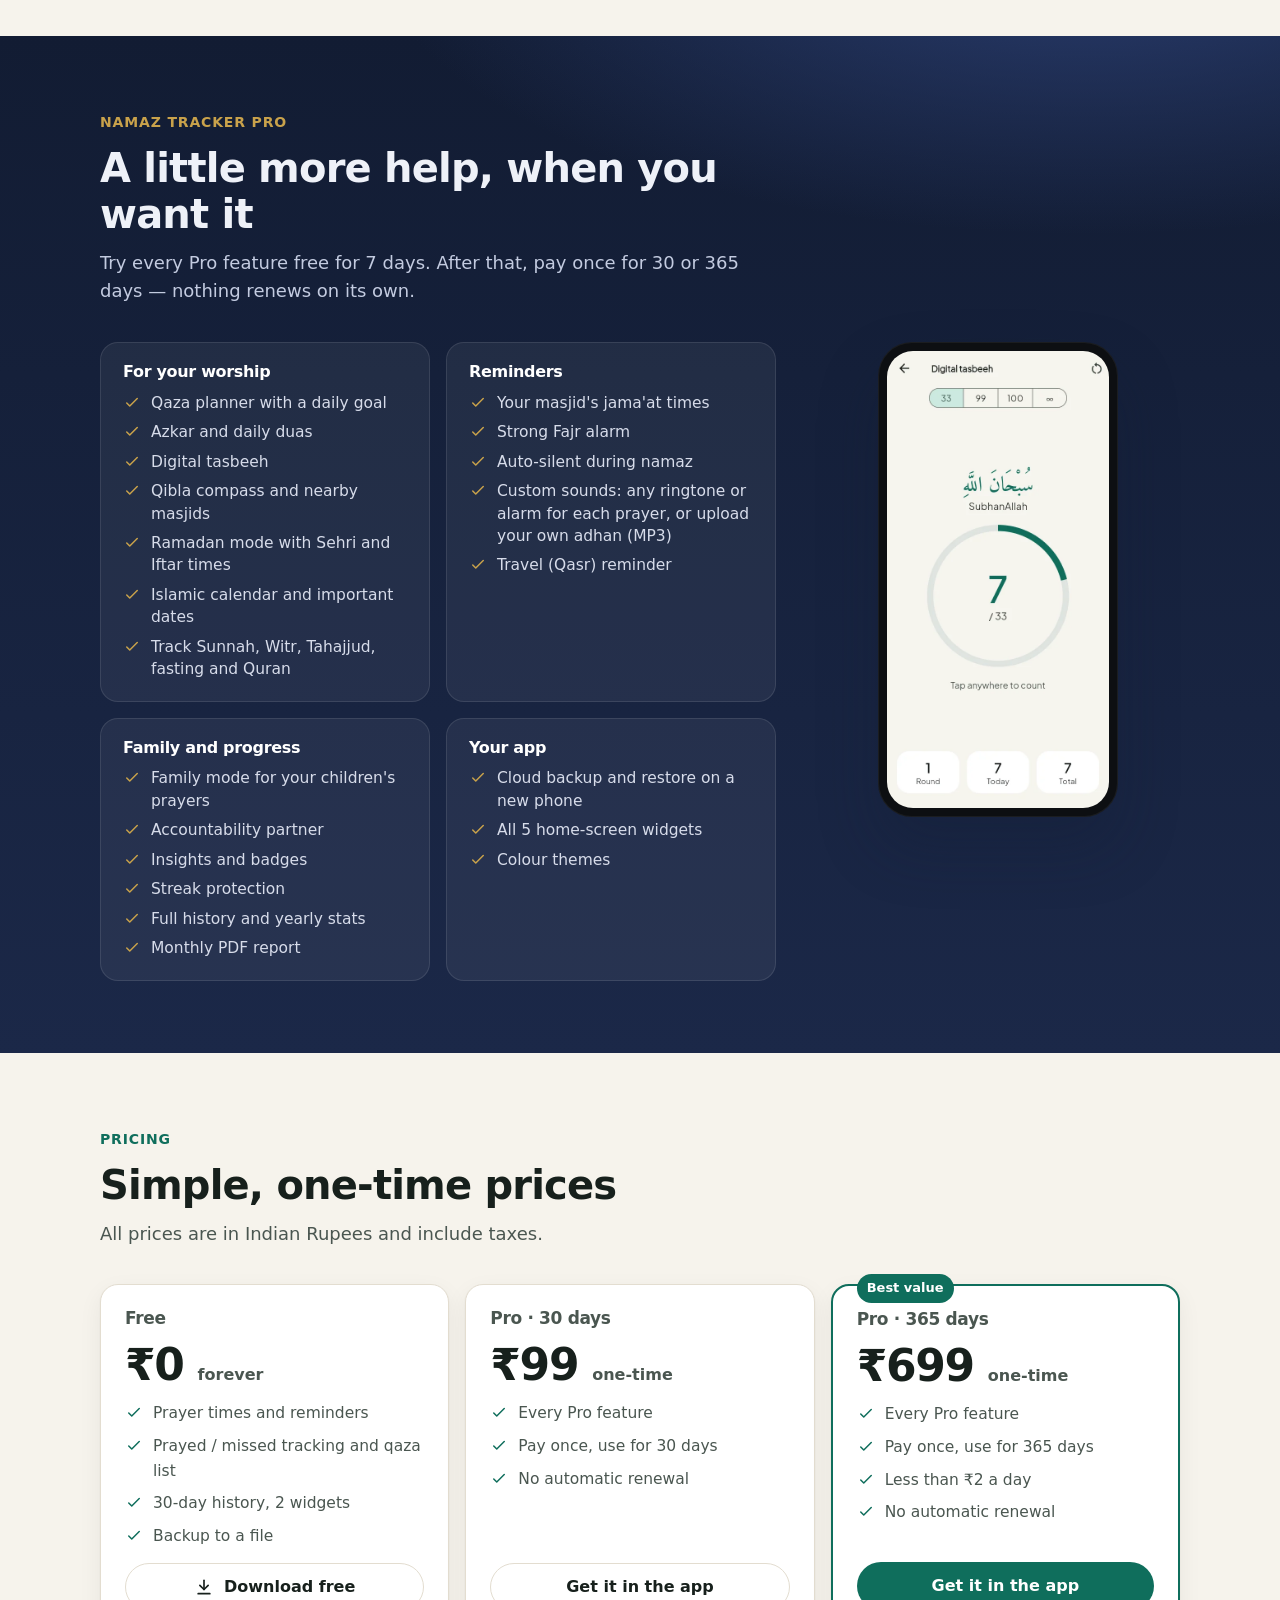
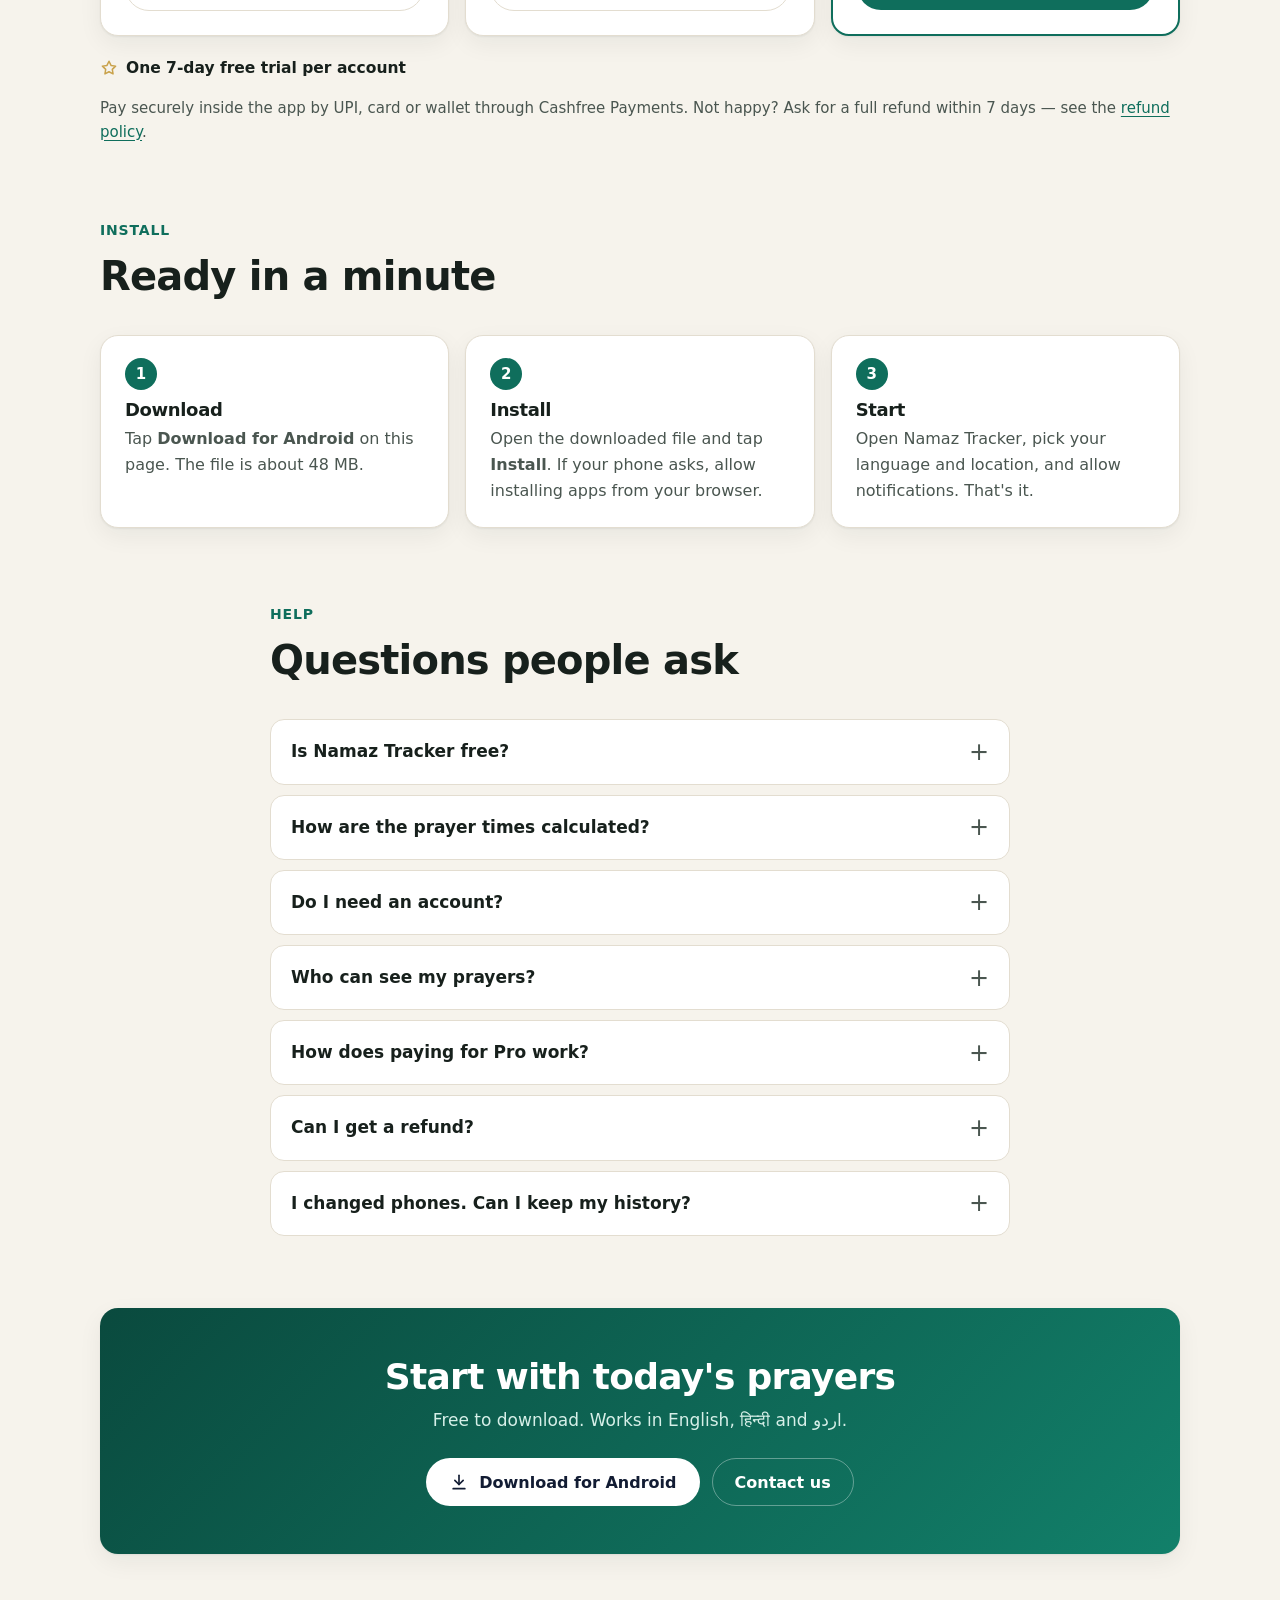
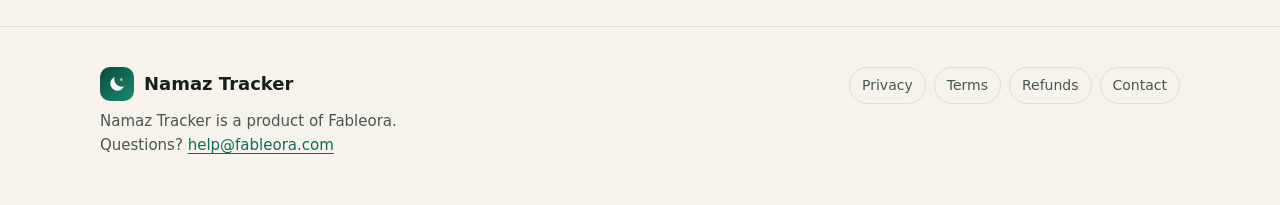
==== commit c55b0ab5: "Website 1.1.3 Co-Authored-By: Claude Opus 5.5 <noreply@anthropic.com>" ====
--- a/index.html
+++ b/index.html
@@ -41,7 +41,7 @@
 <a class="btn btn-primary" href="https://github.com/adminfableora/namaz-tracker/releases/latest/download/NamazTracker.apk"><svg viewBox="0 0 24 24" fill="none" stroke="currentColor" stroke-width="2" stroke-linecap="round" stroke-linejoin="round" aria-hidden="true"><path d="M12 4v11"/><path d="m7 10 5 5 5-5"/><path d="M5 20h14"/></svg>Download for Android</a>
 <a class="btn btn-ghost" href="#pro">See Pro features<svg viewBox="0 0 24 24" fill="none" stroke="currentColor" stroke-width="2" stroke-linecap="round" stroke-linejoin="round" aria-hidden="true"><path d="M5 12h14"/><path d="m13 6 6 6-6 6"/></svg></a>
 </div>
-<p class="meta">Version 1.1.2 · Android 7.0 or newer · No ads</p>
+<p class="meta">Version 1.1.3 · Android 7.0 or newer · No ads</p>
 </div>
 <div class="phones" aria-hidden="true">
 <div class="phone back"><img src="img/tools.webp" alt="" width="540" height="1110" loading="lazy"></div>
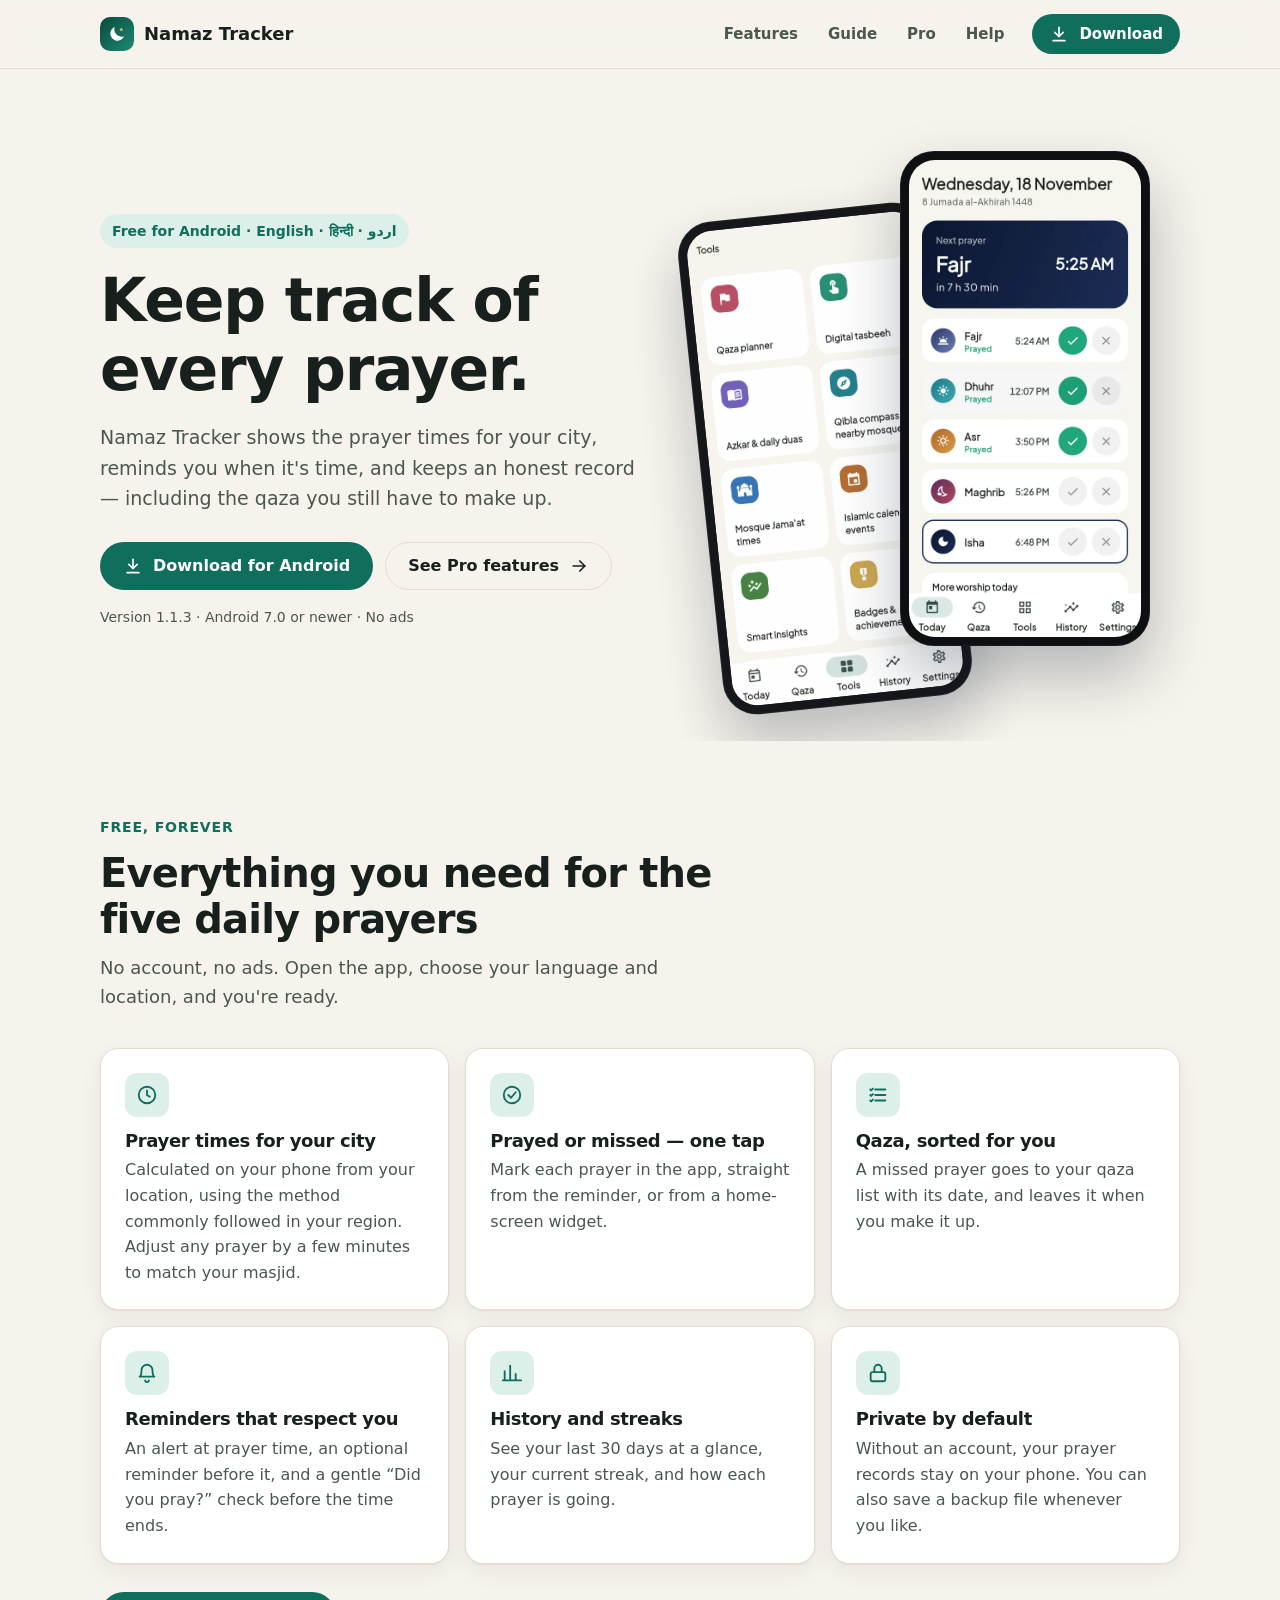
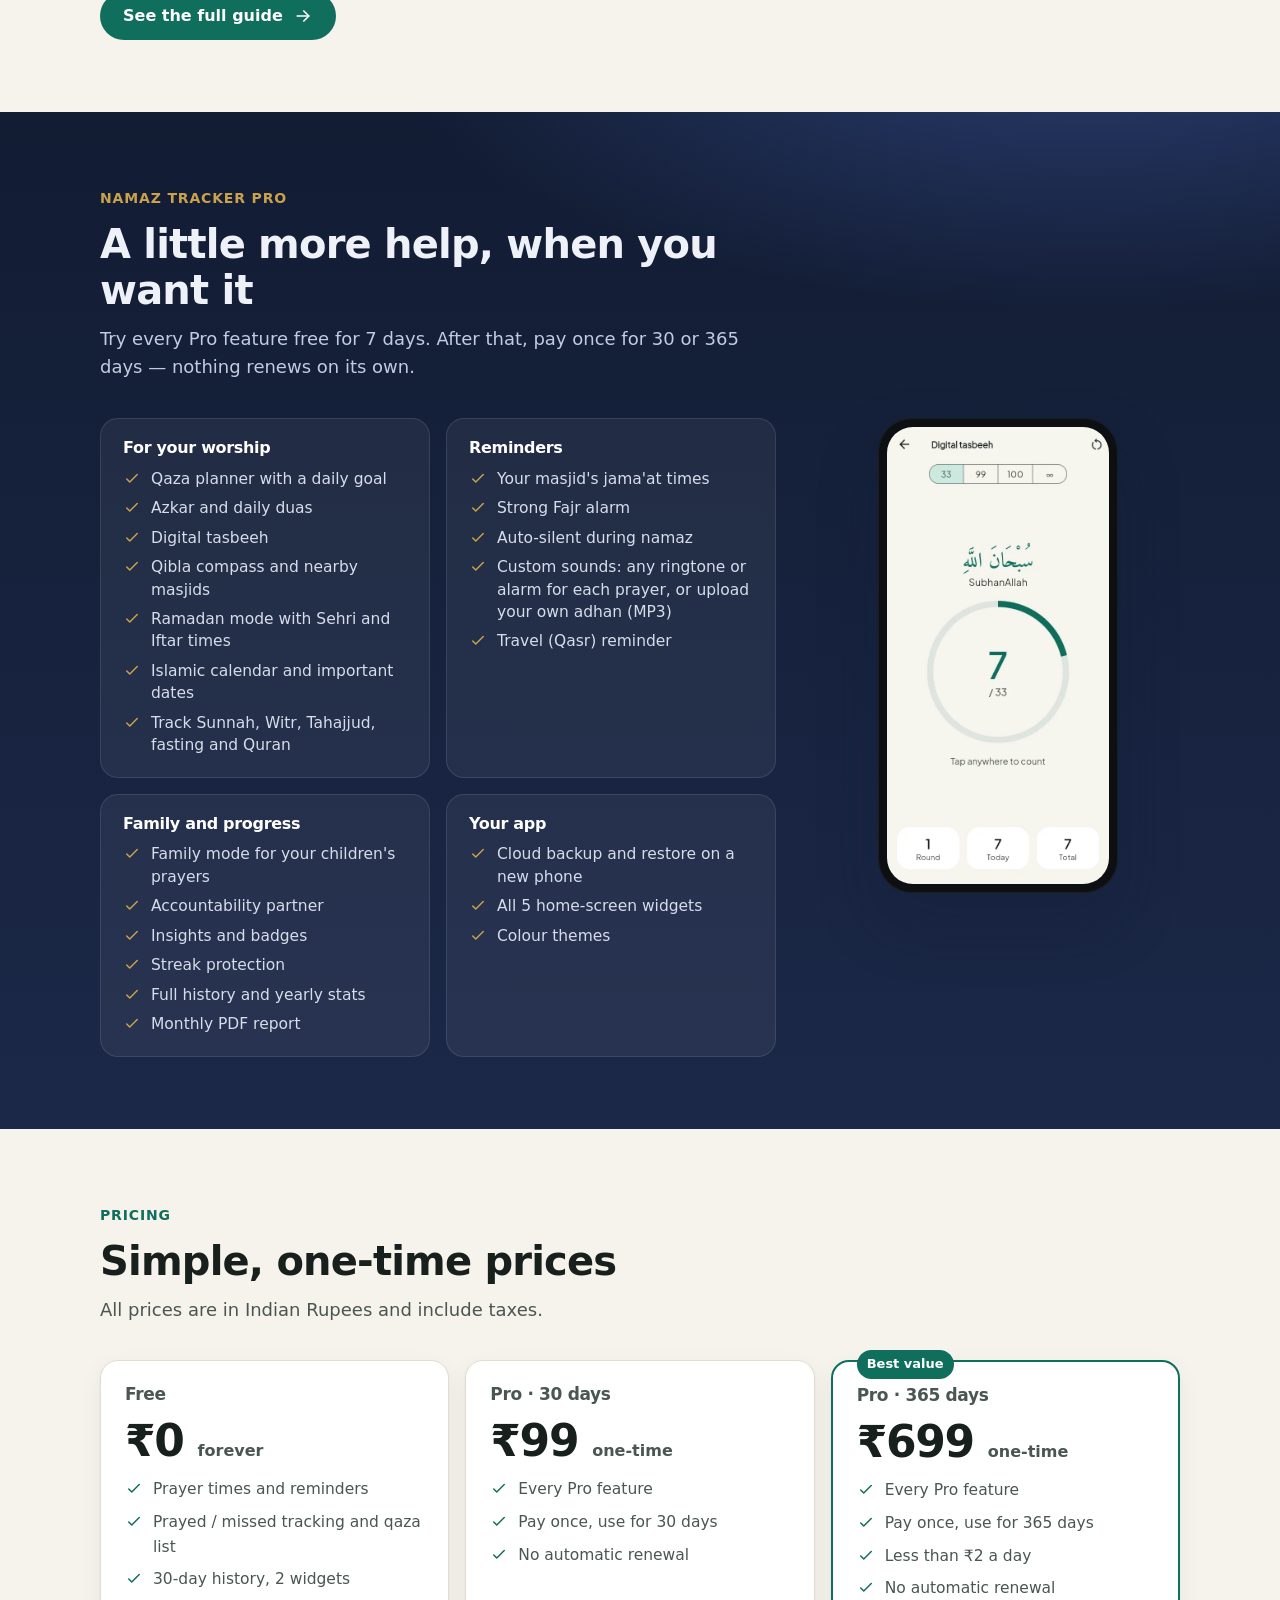
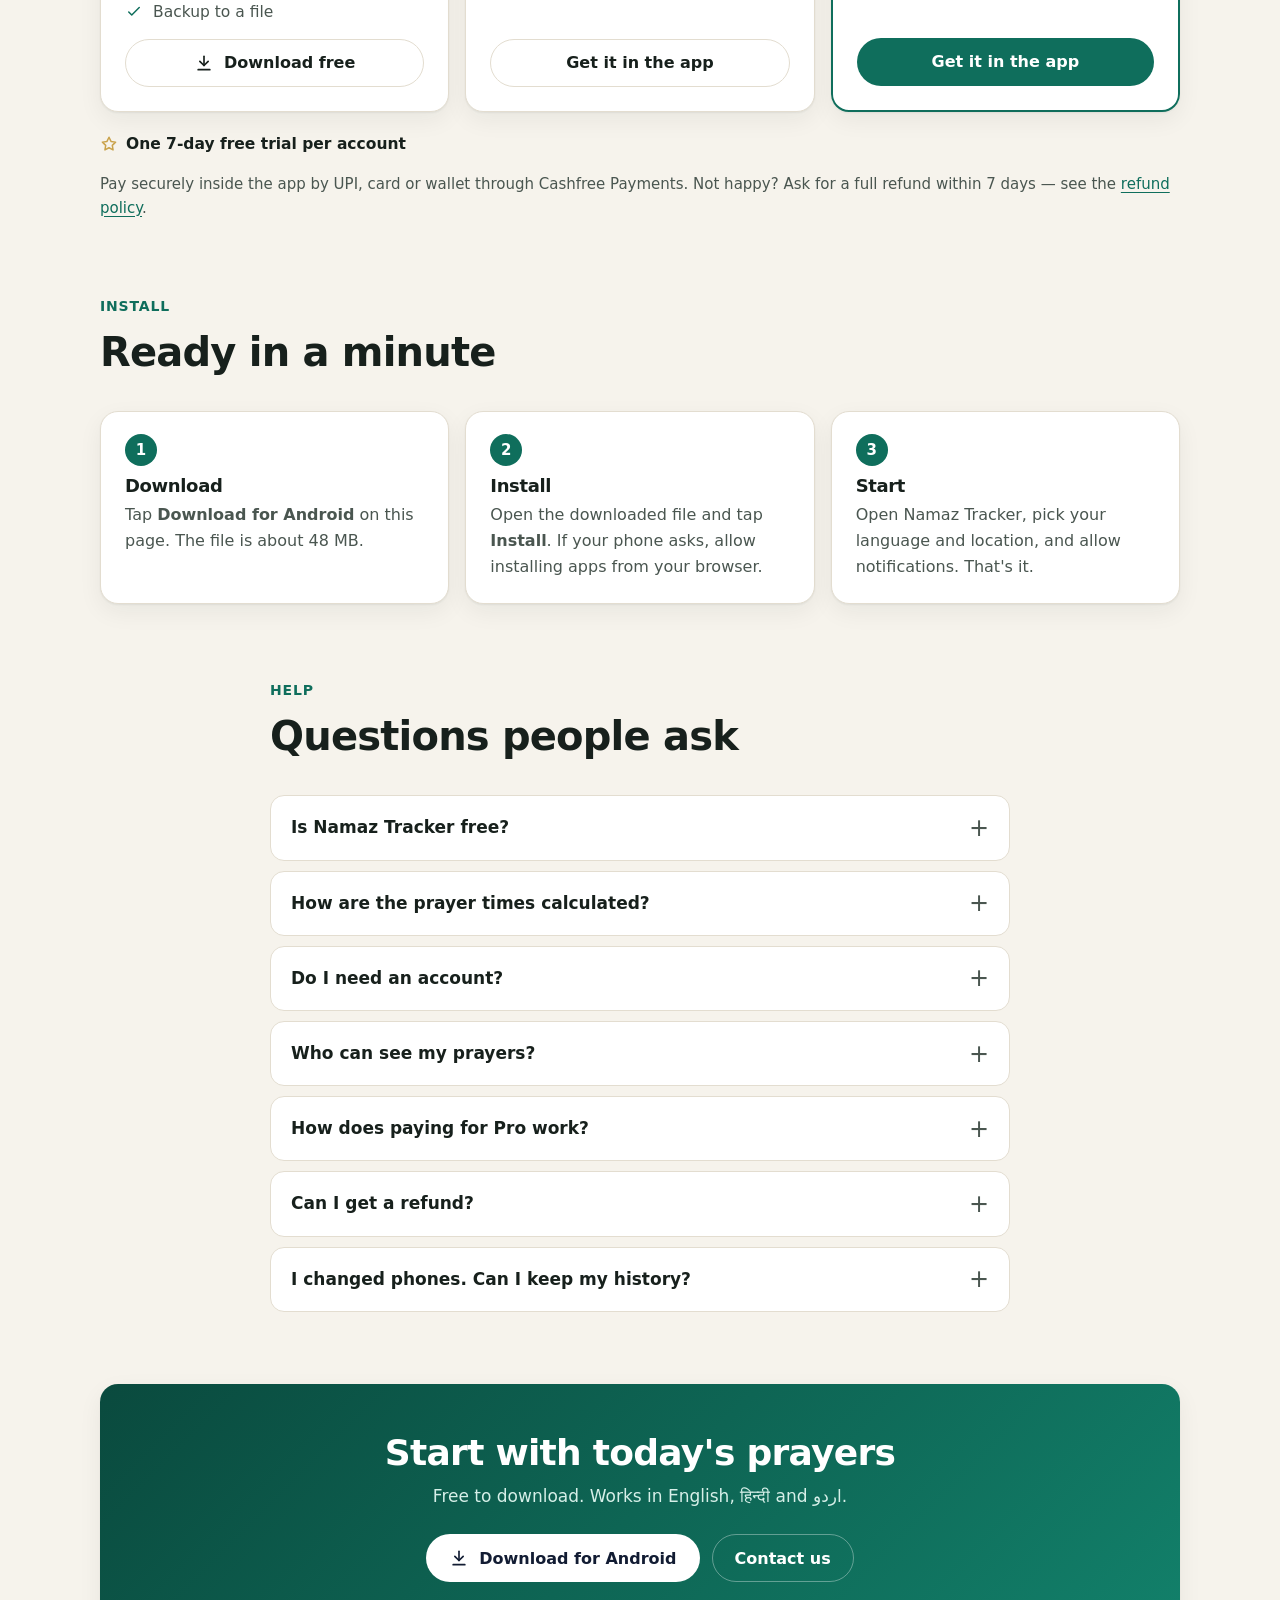
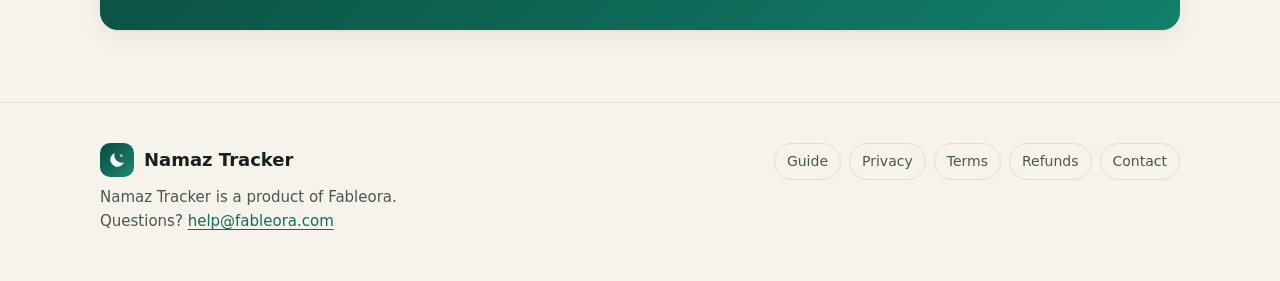
==== commit fc75102b: "Add How to use guide page Co-Authored-By: Claude Opus 5.5 <noreply@anthropic.com>" ====
--- a/index.html
+++ b/index.html
@@ -24,6 +24,7 @@
 <a class="brand" href="index.html"><span class="brand-mark"><svg viewBox="0 0 24 24" fill="none" stroke="currentColor" stroke-width="2" stroke-linecap="round" stroke-linejoin="round" aria-hidden="true"><path d="M20.4 14.6A8.5 8.5 0 0 1 9.4 3.6a8.5 8.5 0 1 0 11 11Z" fill="#fff" stroke="none"/><path d="m17.2 4.2.7 1.5 1.6.2-1.2 1.1.3 1.6-1.4-.8-1.4.8.3-1.6-1.2-1.1 1.6-.2z" fill="#e8c26a" stroke="none"/></svg></span>Namaz Tracker</a>
 <nav class="nav" aria-label="Main">
 <a class="link" href="index.html#features">Features</a>
+<a class="link" href="guide.html">Guide</a>
 <a class="link" href="index.html#pro">Pro</a>
 <a class="link" href="index.html#faq">Help</a>
 </nav>
@@ -60,7 +61,9 @@
 <div class="card feature"><div class="icon"><svg viewBox="0 0 24 24" fill="none" stroke="currentColor" stroke-width="2" stroke-linecap="round" stroke-linejoin="round" aria-hidden="true"><path d="M6 9a6 6 0 0 1 12 0c0 6 2 7 2 7H4s2-1 2-7"/><path d="M10 20a2 2 0 0 0 4 0"/></svg></div><h3>Reminders that respect you</h3><p>An alert at prayer time, an optional reminder before it, and a gentle “Did you pray?” check before the time ends.</p></div>
 <div class="card feature"><div class="icon"><svg viewBox="0 0 24 24" fill="none" stroke="currentColor" stroke-width="2" stroke-linecap="round" stroke-linejoin="round" aria-hidden="true"><path d="M4 20V10M10 20V4M16 20v-7M22 20H2"/></svg></div><h3>History and streaks</h3><p>See your last 30 days at a glance, your current streak, and how each prayer is going.</p></div>
 <div class="card feature"><div class="icon"><svg viewBox="0 0 24 24" fill="none" stroke="currentColor" stroke-width="2" stroke-linecap="round" stroke-linejoin="round" aria-hidden="true"><rect x="4" y="11" width="16" height="10" rx="2"/><path d="M8 11V7a4 4 0 0 1 8 0v4"/></svg></div><h3>Private by default</h3><p>Without an account, your prayer records stay on your phone. You can also save a backup file whenever you like.</p></div>
-</div></div></section>
+</div>
+<div class="section-cta"><a class="btn btn-primary" href="guide.html">See the full guide<svg viewBox="0 0 24 24" fill="none" stroke="currentColor" stroke-width="2" stroke-linecap="round" stroke-linejoin="round" aria-hidden="true"><path d="M5 12h14"/><path d="m13 6 6 6-6 6"/></svg></a></div>
+</div></section>
 
 <section class="pro" id="pro"><div class="wrap">
 <div class="section-head"><span class="kicker">Namaz Tracker Pro</span>
@@ -124,8 +127,8 @@
 <footer class="site-footer"><div class="wrap">
 <div><a class="brand" href="index.html"><span class="brand-mark"><svg viewBox="0 0 24 24" fill="none" stroke="currentColor" stroke-width="2" stroke-linecap="round" stroke-linejoin="round" aria-hidden="true"><path d="M20.4 14.6A8.5 8.5 0 0 1 9.4 3.6a8.5 8.5 0 1 0 11 11Z" fill="#fff" stroke="none"/><path d="m17.2 4.2.7 1.5 1.6.2-1.2 1.1.3 1.6-1.4-.8-1.4.8.3-1.6-1.2-1.1 1.6-.2z" fill="#e8c26a" stroke="none"/></svg></span>Namaz Tracker</a>
 <p>Namaz Tracker is a product of Fableora.<br>Questions? <a href="mailto:help@fableora.com">help@fableora.com</a></p></div>
-<nav class="footer-links" aria-label="Legal">
-<a href="privacy.html">Privacy</a><a href="terms.html">Terms</a>
+<nav class="footer-links" aria-label="Footer">
+<a href="guide.html">Guide</a><a href="privacy.html">Privacy</a><a href="terms.html">Terms</a>
 <a href="refund.html">Refunds</a><a href="contact.html">Contact</a>
 </nav></div></footer>
 
--- a/style.css
+++ b/style.css
@@ -277,3 +277,61 @@
   .center-card { padding: 32px 20px; }
 }
 .article ul + p { margin-top: 14px; }
+
+/* ---------- guide page ---------- */
+.grid-2 { grid-template-columns: repeat(2, 1fr); align-items: start; }
+@media (max-width: 760px) { .grid-2 { grid-template-columns: 1fr; } }
+.section-cta { margin-top: 28px; }
+
+.tag {
+  display: inline-block; flex: none; white-space: nowrap;
+  font-size: 12.5px; font-weight: 700; line-height: 1; letter-spacing: .02em;
+  padding: 6px 10px; border-radius: 999px;
+  background: var(--brand-soft); color: var(--brand);
+}
+.tag-pro { background: #f3e6c3; color: #5c4310; }
+.tag-mix { background: var(--surface-2); color: var(--ink-2); }
+@media (prefers-color-scheme: dark) { .tag-pro { background: #3b3015; color: #e8c26a; } }
+
+.jump-bar { border-top: 1px solid var(--line); border-bottom: 1px solid var(--line); background: var(--bg); padding: 12px 0; }
+.jump { display: flex; flex-wrap: wrap; gap: 8px; }
+.jump a {
+  color: var(--ink); text-decoration: none; font-weight: 600; font-size: 14.5px;
+  padding: 8px 14px; border-radius: 999px; border: 1px solid var(--line); background: var(--surface);
+}
+.jump a:hover { border-color: var(--brand); color: var(--brand); }
+@media (min-width: 721px) {
+  .jump-bar { position: sticky; top: 68px; z-index: 9; background: color-mix(in srgb, var(--bg) 92%, transparent); backdrop-filter: saturate(1.4) blur(10px); }
+}
+
+.g-sec { padding: 48px 0 8px; scroll-margin-top: 136px; }
+.g-sec .section-head { margin-bottom: 24px; }
+.g-sec .section-head h2 { font-size: clamp(26px, 3.2vw, 34px); }
+@media (max-width: 720px) { .g-sec { scroll-margin-top: 12px; } }
+
+.gcard { display: block; }
+.g-head { display: flex; align-items: center; justify-content: space-between; gap: 12px; }
+.gcard h3 { font-size: 19px; margin: 14px 0 6px; }
+.gcard .what { color: var(--ink-2); font-size: 16px; }
+.gcard h4 { margin: 18px 0 10px; font-size: 13px; font-weight: 700; letter-spacing: .06em; text-transform: uppercase; color: var(--ink-2); }
+.how { list-style: none; margin: 0; padding: 0; counter-reset: h; display: grid; gap: 10px; }
+.how li { counter-increment: h; position: relative; padding-left: 36px; font-size: 15.5px; line-height: 1.5; color: var(--ink-2); overflow-wrap: anywhere; }
+.how li::before {
+  content: counter(h); position: absolute; left: 0; top: 1px; width: 24px; height: 24px; border-radius: 50%;
+  background: var(--brand-soft); color: var(--brand); display: grid; place-items: center; font-weight: 800; font-size: 13px;
+}
+.how b, .g-note b { color: var(--ink); font-weight: 650; }
+.g-note { margin-top: 16px; padding-top: 14px; border-top: 1px solid var(--line); font-size: 14.5px; color: var(--ink-2); }
+
+.wlist { list-style: none; margin: 18px 0 0; padding: 0; display: grid; }
+.wlist li { display: flex; align-items: center; justify-content: space-between; gap: 12px; padding: 12px 0; border-top: 1px solid var(--line); }
+.wlist li:first-child { border-top: 0; padding-top: 0; }
+.wlist b { display: block; font-size: 16px; color: var(--ink); font-weight: 650; }
+.wlist small { display: block; font-size: 14px; color: var(--ink-2); }
+
+.tip { display: flex; gap: 16px; align-items: flex-start; margin-top: 16px; }
+.tip .icon { flex: none; }
+.tip h3 { font-size: 18px; margin-bottom: 6px; }
+.tip p { color: var(--ink-2); font-size: 15.5px; }
+.tip b { color: var(--ink); font-weight: 650; }
+.g-sec ~ .cta-band { margin-top: 48px; }
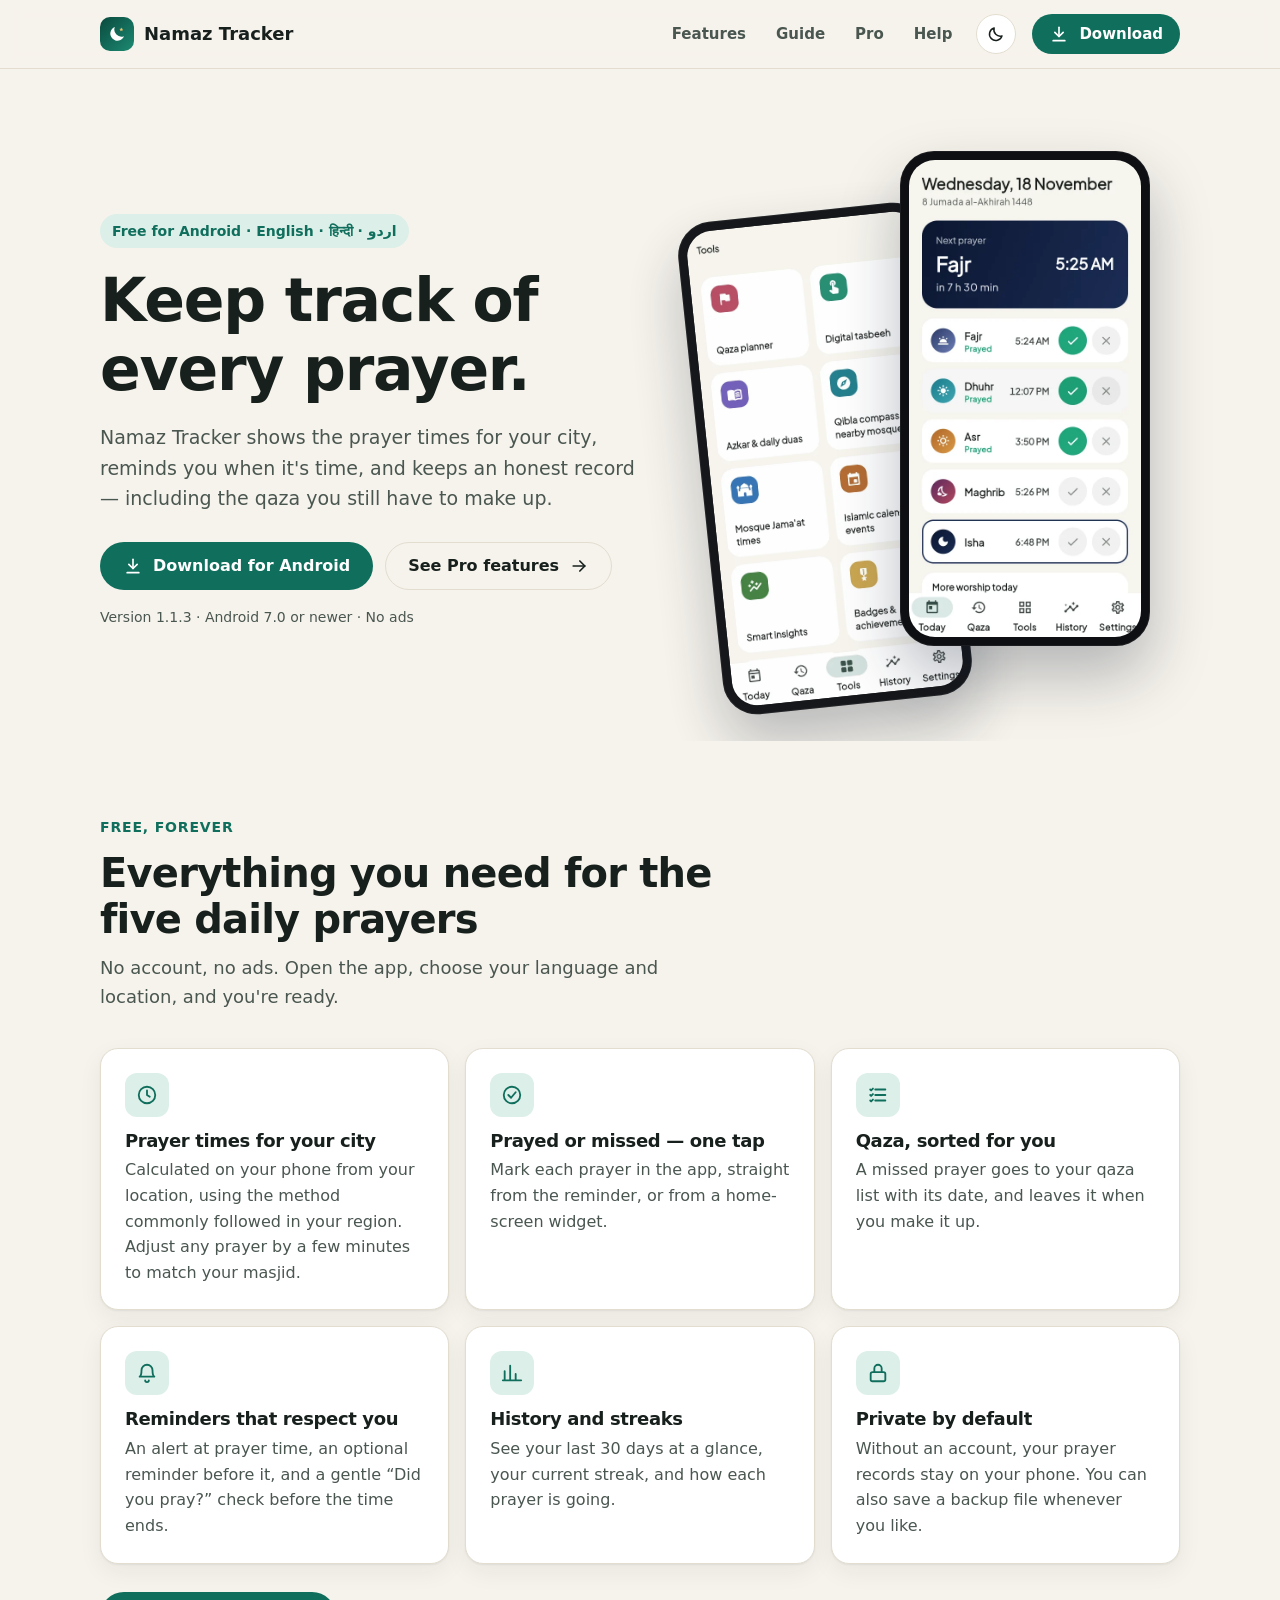
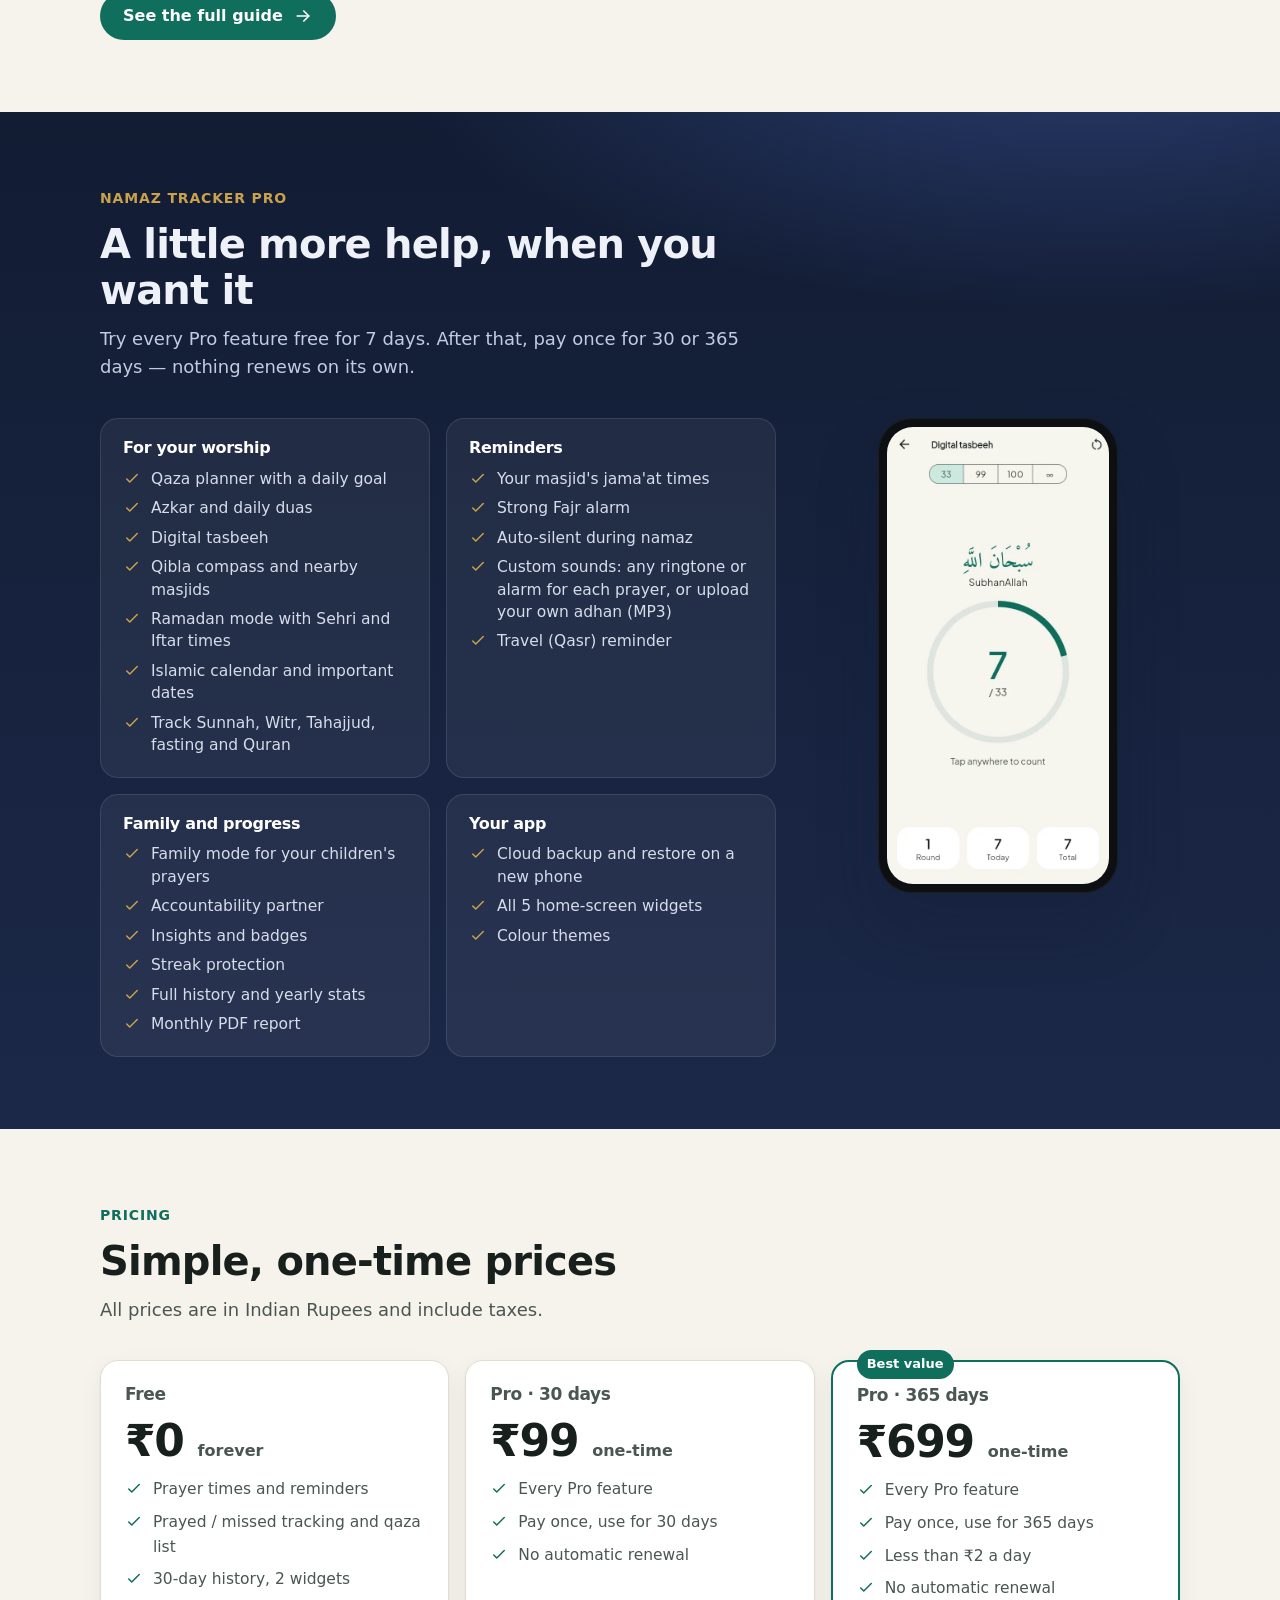
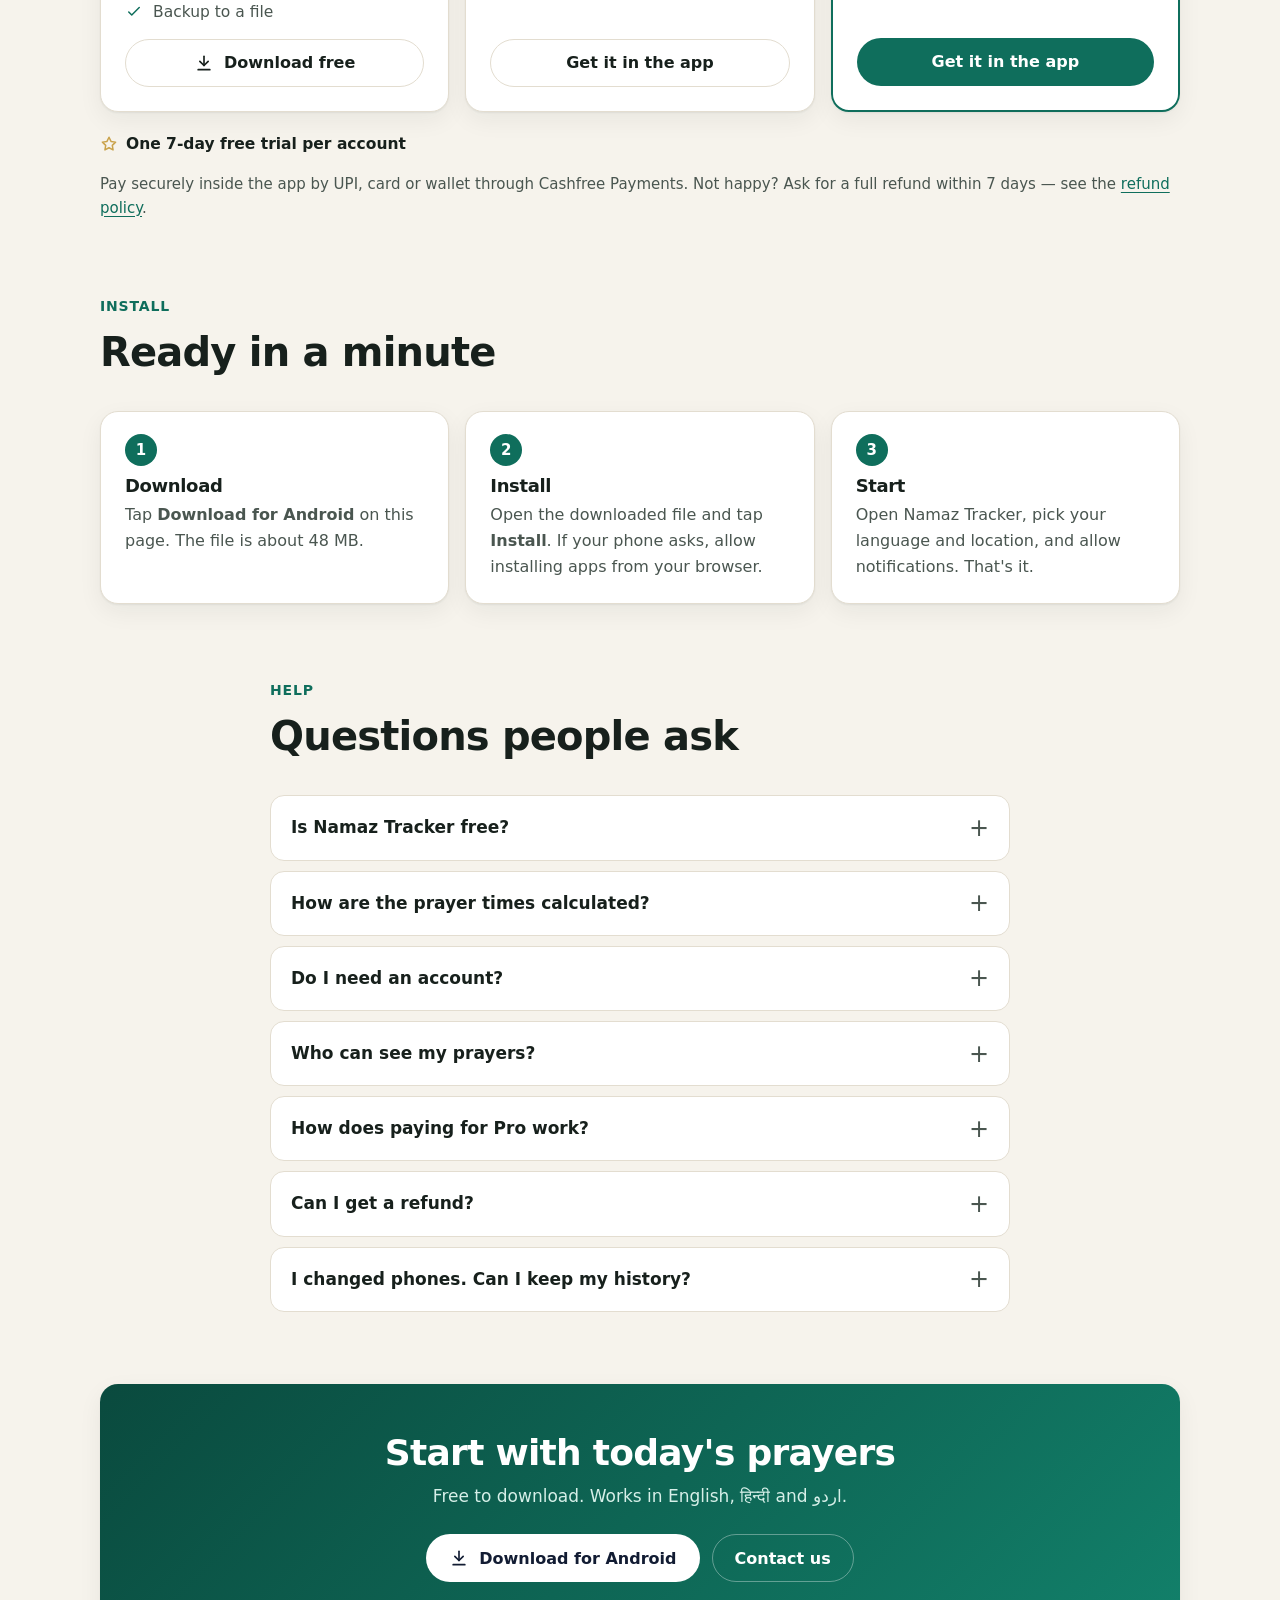
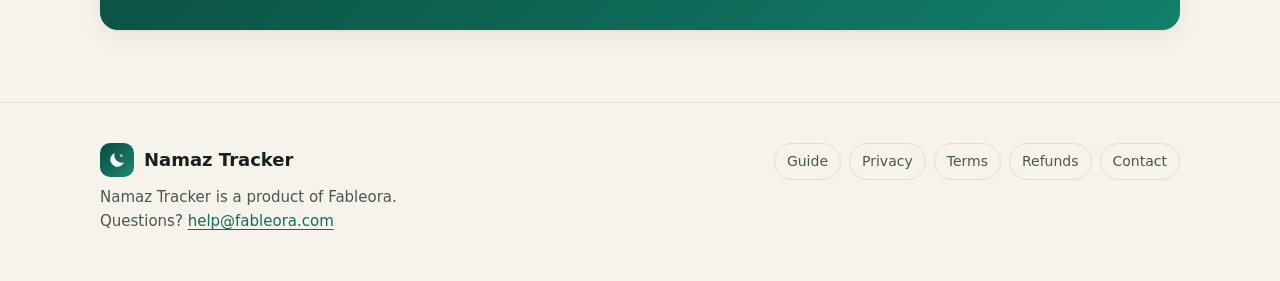
==== commit 94955687: "Add light/dark mode switch Co-Authored-By: Claude Opus 5.5 <noreply@anthropic.com>" ====
--- a/index.html
+++ b/index.html
@@ -3,7 +3,7 @@
 <head>
 <meta charset="utf-8">
 <meta name="viewport" content="width=device-width,initial-scale=1">
-<meta http-equiv="Content-Security-Policy" content="default-src 'none'; style-src 'self'; img-src 'self' data:; base-uri 'none'; form-action 'none'">
+<meta http-equiv="Content-Security-Policy" content="default-src 'none'; script-src 'self'; style-src 'self'; img-src 'self' data:; base-uri 'none'; form-action 'none'">
 <meta name="referrer" content="no-referrer">
 <meta name="description" content="Track your five daily prayers, make up qaza and get reminders at the right time for your city. Free for Android in English, Hindi and Urdu.">
 <meta name="theme-color" content="#0f6e5c" media="(prefers-color-scheme: light)">
@@ -18,6 +18,7 @@
 <meta property="og:site_name" content="Namaz Tracker">
 <link rel="icon" href="icon.svg" type="image/svg+xml">
 <link rel="stylesheet" href="style.css">
+<script src="theme.js"></script>
 </head>
 <body>
 <header class="site-header"><div class="wrap">
@@ -27,6 +28,7 @@
 <a class="link" href="guide.html">Guide</a>
 <a class="link" href="index.html#pro">Pro</a>
 <a class="link" href="index.html#faq">Help</a>
+<button class="theme-toggle" id="theme-toggle" type="button" aria-label="Switch theme"><svg viewBox="0 0 24 24" fill="none" stroke="currentColor" stroke-width="2" stroke-linecap="round" stroke-linejoin="round" aria-hidden="true"><circle cx="12" cy="12" r="4"/><path d="M12 2v2M12 20v2M4.9 4.9l1.4 1.4M17.7 17.7l1.4 1.4M2 12h2M20 12h2M4.9 19.1l1.4-1.4M17.7 6.3l1.4-1.4"/></svg><svg viewBox="0 0 24 24" fill="none" stroke="currentColor" stroke-width="2" stroke-linecap="round" stroke-linejoin="round" aria-hidden="true"><path d="M20 14.5A8.5 8.5 0 0 1 9.5 4a8.5 8.5 0 1 0 10.5 10.5Z"/></svg></button>
 </nav>
 <a class="btn btn-primary btn-small header-cta" href="https://github.com/adminfableora/namaz-tracker/releases/latest/download/NamazTracker.apk"><svg viewBox="0 0 24 24" fill="none" stroke="currentColor" stroke-width="2" stroke-linecap="round" stroke-linejoin="round" aria-hidden="true"><path d="M12 4v11"/><path d="m7 10 5 5 5-5"/><path d="M5 20h14"/></svg>Download</a>
 </div></header>
--- a/style.css
+++ b/style.css
@@ -17,7 +17,7 @@
   color-scheme: light;
 }
 @media (prefers-color-scheme: dark) {
-  :root {
+  :root:not([data-theme="light"]) {
     --bg: #0e1412;
     --surface: #161e1b;
     --surface-2: #1d2723;
@@ -32,6 +32,21 @@
     --shadow: 0 1px 2px rgba(0, 0, 0, .3), 0 8px 24px rgba(0, 0, 0, .25);
     color-scheme: dark;
   }
+}
+:root[data-theme="dark"] {
+  --bg: #0e1412;
+  --surface: #161e1b;
+  --surface-2: #1d2723;
+  --ink: #e9efeb;
+  --ink-2: #a3b1aa;
+  --line: #26322d;
+  --brand: #5fd3b4;
+  --brand-ink: #062a22;
+  --brand-soft: #173a31;
+  --night: #0b1222;
+  --night-2: #141f38;
+  --shadow: 0 1px 2px rgba(0, 0, 0, .3), 0 8px 24px rgba(0, 0, 0, .25);
+  color-scheme: dark;
 }
 
 * { box-sizing: border-box; }
@@ -291,7 +306,8 @@
 }
 .tag-pro { background: #f3e6c3; color: #5c4310; }
 .tag-mix { background: var(--surface-2); color: var(--ink-2); }
-@media (prefers-color-scheme: dark) { .tag-pro { background: #3b3015; color: #e8c26a; } }
+@media (prefers-color-scheme: dark) { :root:not([data-theme="light"]) .tag-pro { background: #3b3015; color: #e8c26a; } }
+:root[data-theme="dark"] .tag-pro { background: #3b3015; color: #e8c26a; }
 
 .jump-bar { border-top: 1px solid var(--line); border-bottom: 1px solid var(--line); background: var(--bg); padding: 12px 0; }
 .jump { display: flex; flex-wrap: wrap; gap: 8px; }
@@ -335,3 +351,22 @@
 .tip p { color: var(--ink-2); font-size: 15.5px; }
 .tip b { color: var(--ink); font-weight: 650; }
 .g-sec ~ .cta-band { margin-top: 48px; }
+
+/* Light/dark switch in the header: shows a moon in light mode, a sun in dark mode. */
+.theme-toggle {
+  flex: none; display: inline-flex; align-items: center; justify-content: center;
+  width: 40px; height: 40px; padding: 0; border-radius: 999px; cursor: pointer;
+  border: 1px solid var(--line); background: var(--surface); color: var(--ink);
+}
+.theme-toggle:hover { background: var(--surface-2); }
+.nav .theme-toggle { margin-left: 6px; }
+@media (max-width: 720px) { .nav .theme-toggle { margin-left: auto; width: 34px; height: 34px; } }
+.theme-toggle:focus-visible { outline: 2px solid var(--brand); outline-offset: 2px; }
+.theme-toggle svg { width: 18px; height: 18px; }
+.theme-toggle svg:first-child { display: none; }
+@media (prefers-color-scheme: dark) {
+  :root:not([data-theme="light"]) .theme-toggle svg:first-child { display: block; }
+  :root:not([data-theme="light"]) .theme-toggle svg:last-child { display: none; }
+}
+:root[data-theme="dark"] .theme-toggle svg:first-child { display: block; }
+:root[data-theme="dark"] .theme-toggle svg:last-child { display: none; }
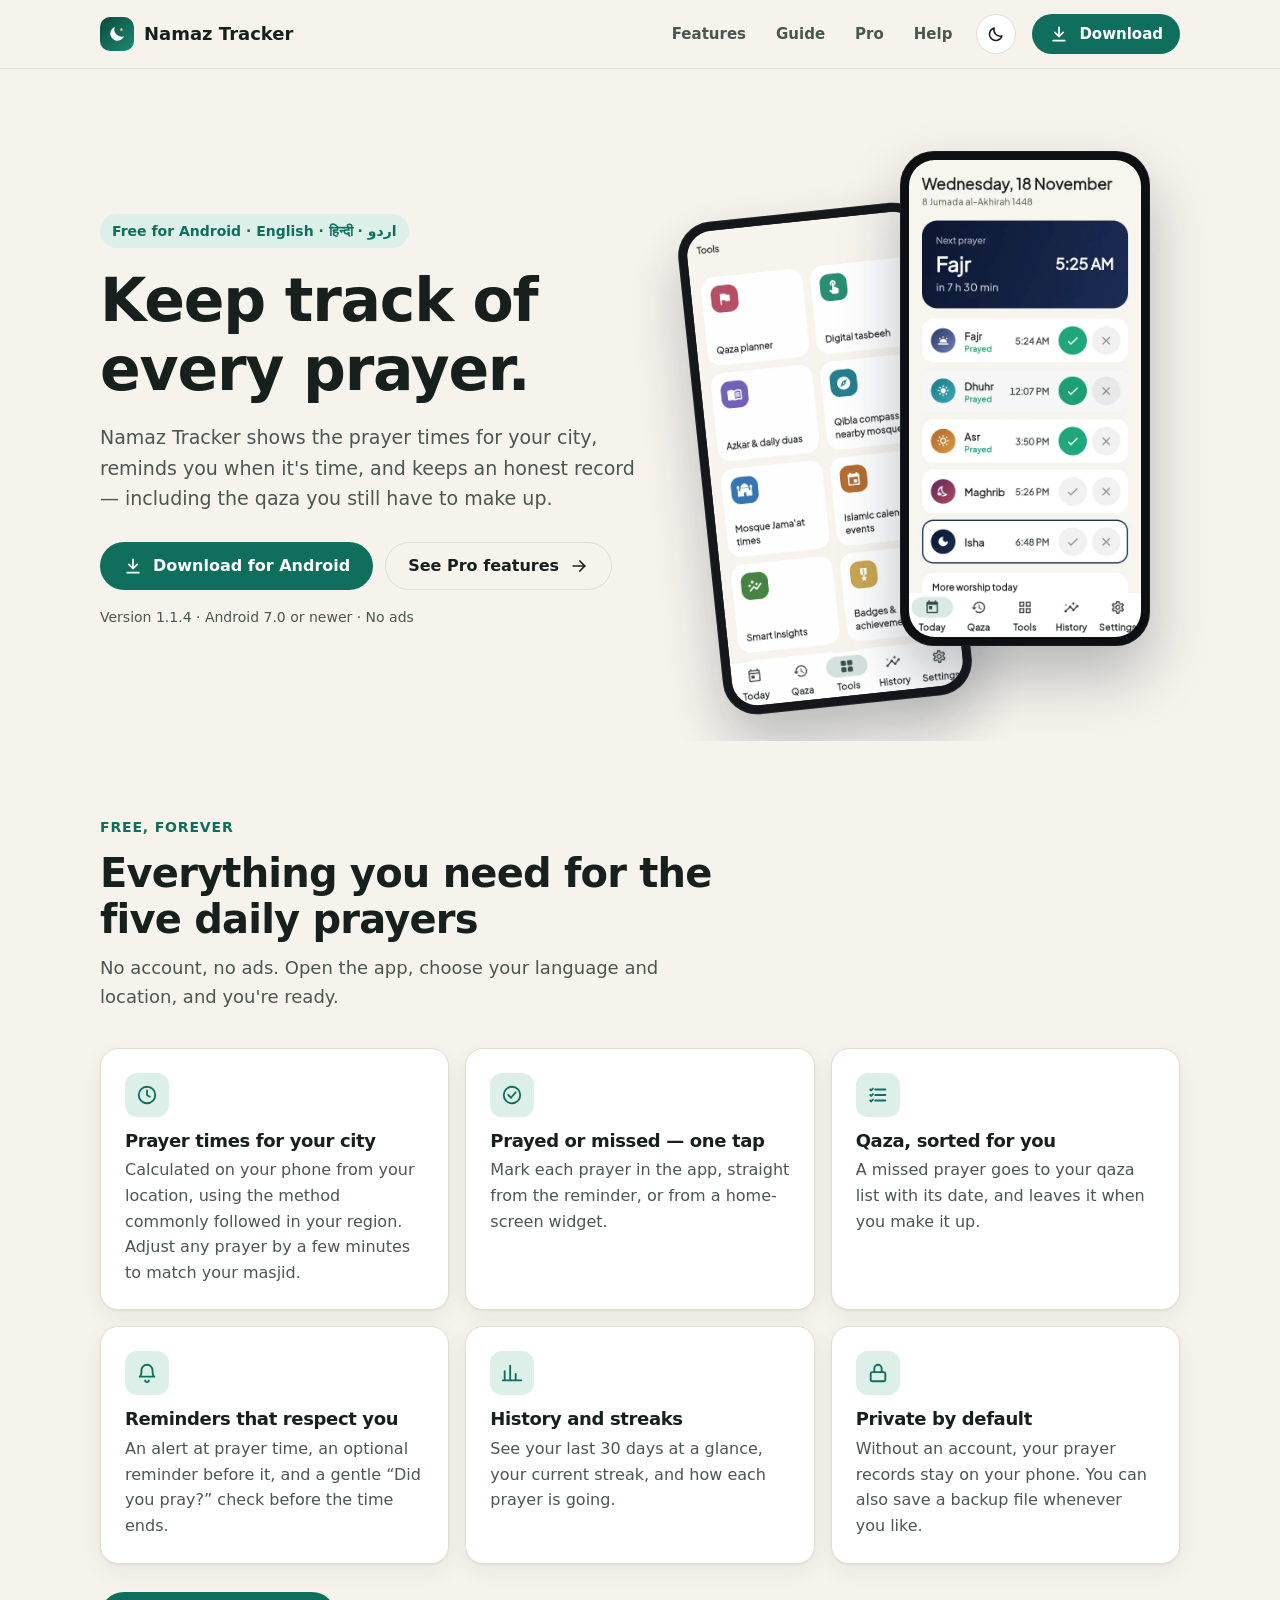
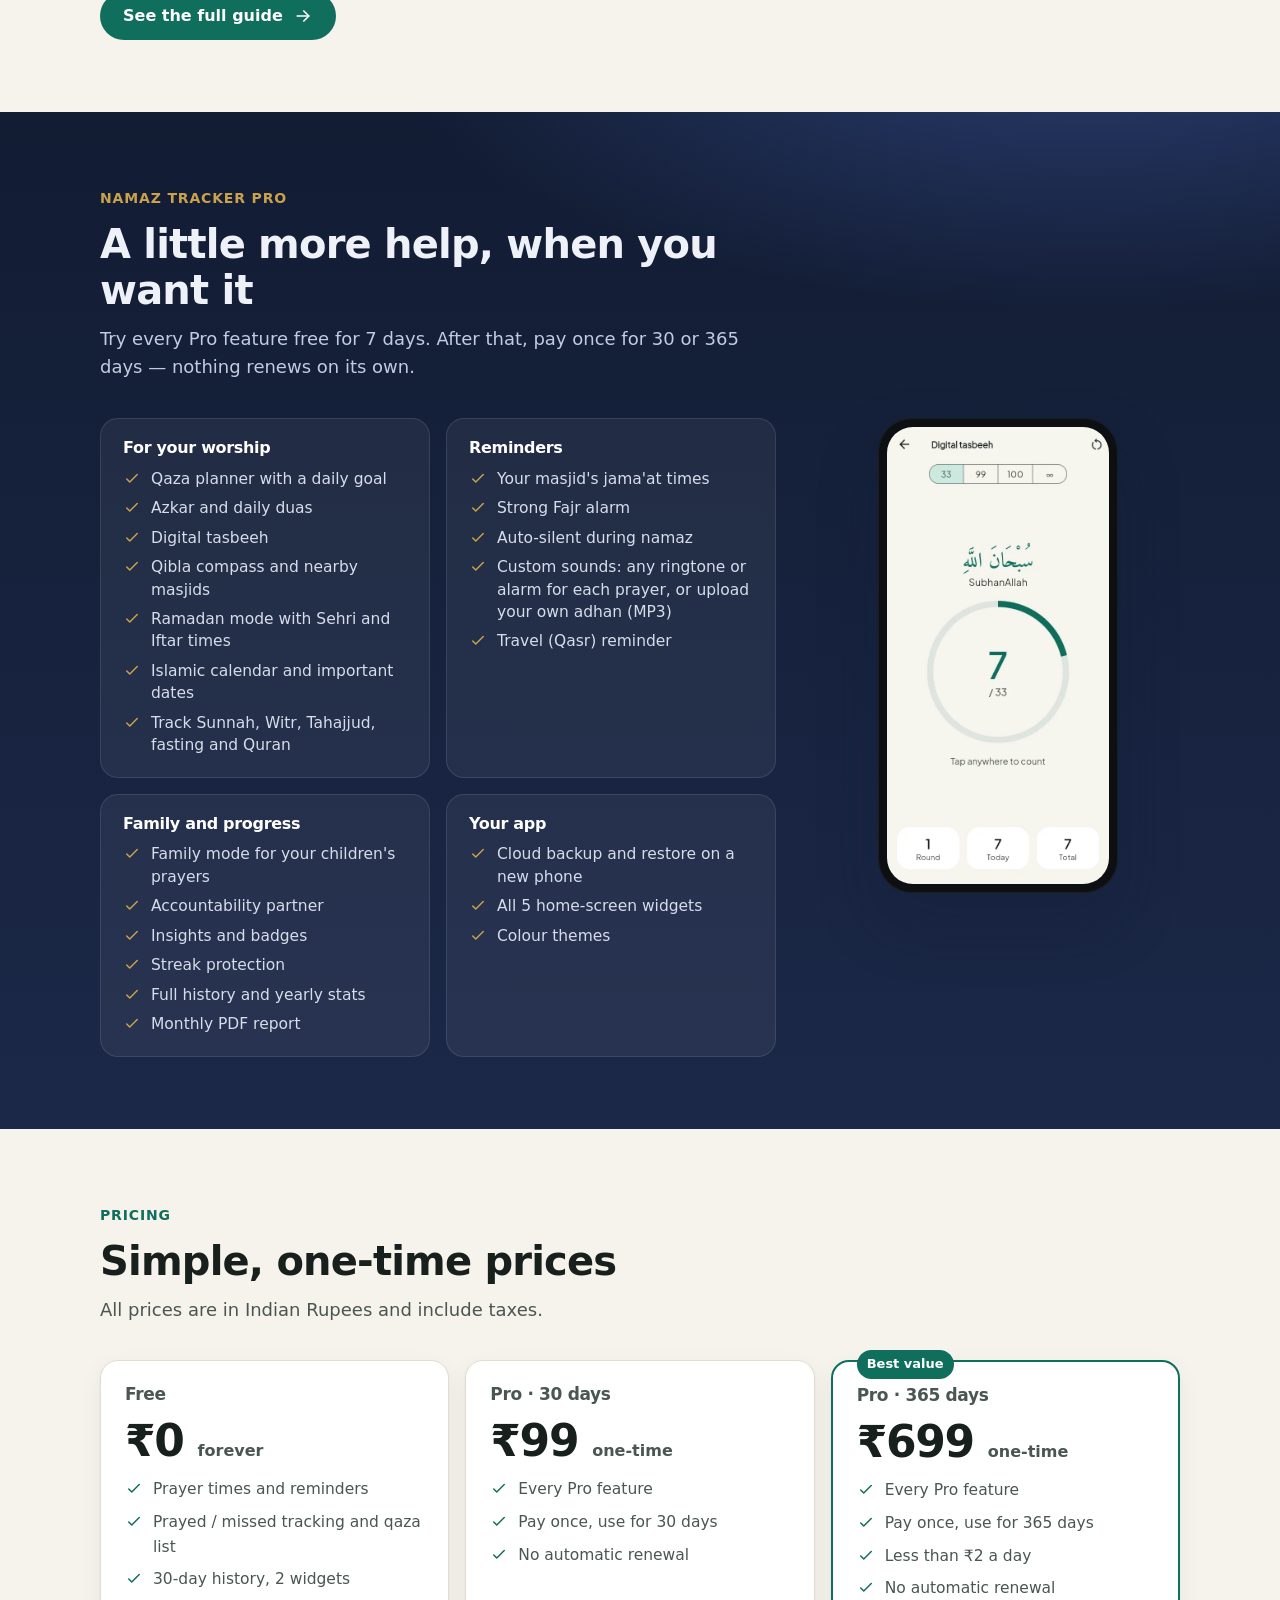
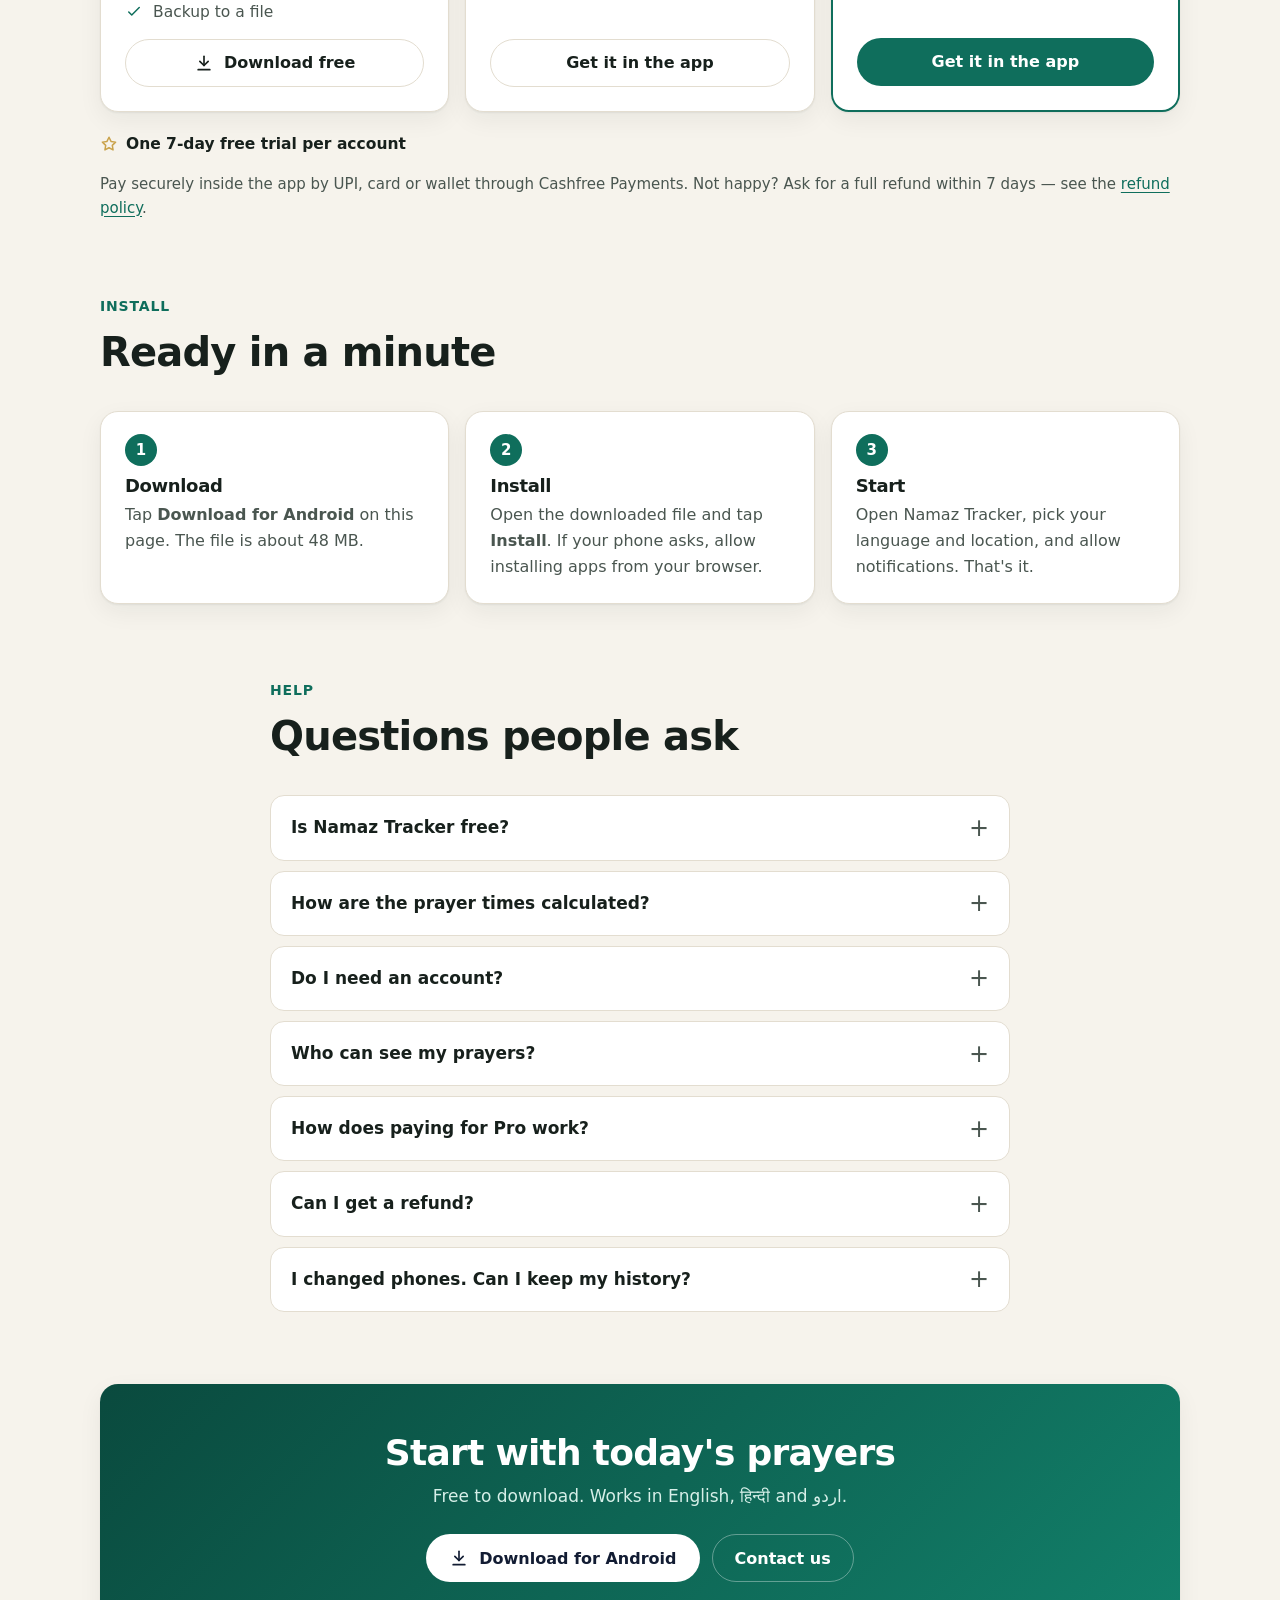
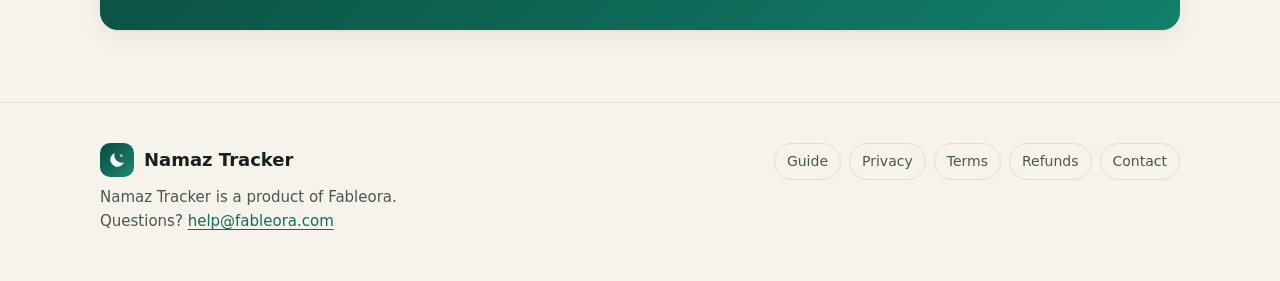
==== commit dcab4281: "Website 1.1.4 Co-Authored-By: Claude Opus 5.5 <noreply@anthropic.com>" ====
--- a/index.html
+++ b/index.html
@@ -44,7 +44,7 @@
 <a class="btn btn-primary" href="https://github.com/adminfableora/namaz-tracker/releases/latest/download/NamazTracker.apk"><svg viewBox="0 0 24 24" fill="none" stroke="currentColor" stroke-width="2" stroke-linecap="round" stroke-linejoin="round" aria-hidden="true"><path d="M12 4v11"/><path d="m7 10 5 5 5-5"/><path d="M5 20h14"/></svg>Download for Android</a>
 <a class="btn btn-ghost" href="#pro">See Pro features<svg viewBox="0 0 24 24" fill="none" stroke="currentColor" stroke-width="2" stroke-linecap="round" stroke-linejoin="round" aria-hidden="true"><path d="M5 12h14"/><path d="m13 6 6 6-6 6"/></svg></a>
 </div>
-<p class="meta">Version 1.1.3 · Android 7.0 or newer · No ads</p>
+<p class="meta">Version 1.1.4 · Android 7.0 or newer · No ads</p>
 </div>
 <div class="phones" aria-hidden="true">
 <div class="phone back"><img src="img/tools.webp" alt="" width="540" height="1110" loading="lazy"></div>
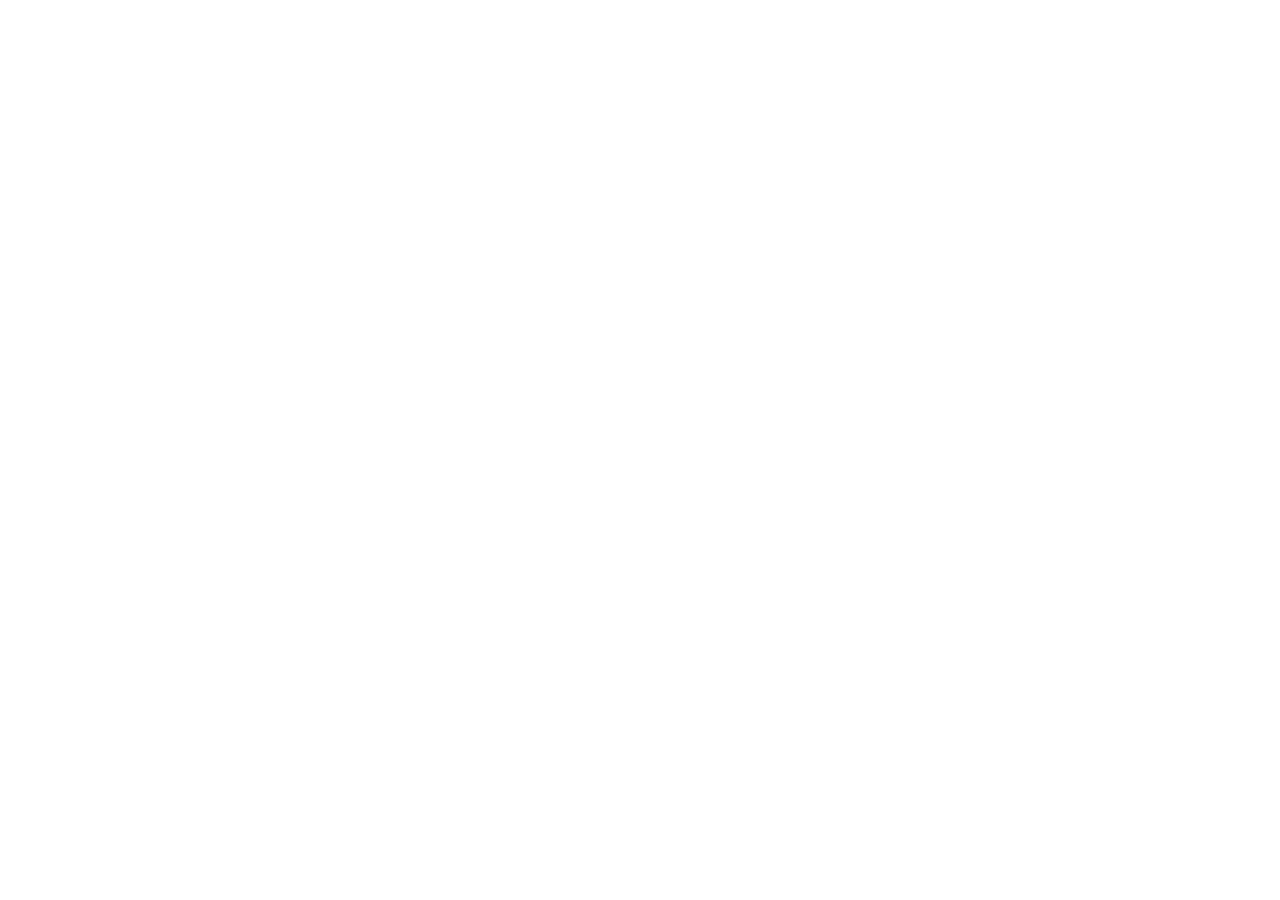
==== commit be82ac65: "Renamed to My Islam Daily: pages redirect to the new site; payment pages kept working Co-Authored-By" ====
--- a/index.html
+++ b/index.html
@@ -1,138 +1,15 @@
 <!doctype html>
-<html lang="en">
-<head>
-<meta charset="utf-8">
+<html lang="en"><head><meta charset="utf-8">
 <meta name="viewport" content="width=device-width,initial-scale=1">
-<meta http-equiv="Content-Security-Policy" content="default-src 'none'; script-src 'self'; style-src 'self'; img-src 'self' data:; base-uri 'none'; form-action 'none'">
-<meta name="referrer" content="no-referrer">
-<meta name="description" content="Track your five daily prayers, make up qaza and get reminders at the right time for your city. Free for Android in English, Hindi and Urdu.">
-<meta name="theme-color" content="#0f6e5c" media="(prefers-color-scheme: light)">
-<meta name="theme-color" content="#0e1412" media="(prefers-color-scheme: dark)">
-<title>Namaz Tracker</title>
-<link rel="canonical" href="https://adminfableora.github.io/namaz-tracker/">
-<meta property="og:title" content="Namaz Tracker">
-<meta property="og:description" content="Track your five daily prayers, make up qaza and get reminders at the right time for your city. Free for Android in English, Hindi and Urdu.">
-<meta property="og:type" content="website">
-<meta property="og:url" content="https://adminfableora.github.io/namaz-tracker/">
-<meta property="og:image" content="https://adminfableora.github.io/namaz-tracker/img/today.webp">
-<meta property="og:site_name" content="Namaz Tracker">
+<meta http-equiv="Content-Security-Policy" content="default-src 'none'; style-src 'self'; img-src 'self'; base-uri 'none'; form-action 'none'">
+<title>My Islam Daily has moved</title>
+<link rel="canonical" href="https://adminfableora.github.io/my-islam-daily/">
+<meta http-equiv="refresh" content="0; url=https://adminfableora.github.io/my-islam-daily/">
+<meta name="robots" content="noindex">
 <link rel="icon" href="icon.svg" type="image/svg+xml">
 <link rel="stylesheet" href="style.css">
-<script src="theme.js"></script>
-</head>
-<body>
-<header class="site-header"><div class="wrap">
-<a class="brand" href="index.html"><span class="brand-mark"><svg viewBox="0 0 24 24" fill="none" stroke="currentColor" stroke-width="2" stroke-linecap="round" stroke-linejoin="round" aria-hidden="true"><path d="M20.4 14.6A8.5 8.5 0 0 1 9.4 3.6a8.5 8.5 0 1 0 11 11Z" fill="#fff" stroke="none"/><path d="m17.2 4.2.7 1.5 1.6.2-1.2 1.1.3 1.6-1.4-.8-1.4.8.3-1.6-1.2-1.1 1.6-.2z" fill="#e8c26a" stroke="none"/></svg></span>Namaz Tracker</a>
-<nav class="nav" aria-label="Main">
-<a class="link" href="index.html#features">Features</a>
-<a class="link" href="guide.html">Guide</a>
-<a class="link" href="index.html#pro">Pro</a>
-<a class="link" href="index.html#faq">Help</a>
-<button class="theme-toggle" id="theme-toggle" type="button" aria-label="Switch theme"><svg viewBox="0 0 24 24" fill="none" stroke="currentColor" stroke-width="2" stroke-linecap="round" stroke-linejoin="round" aria-hidden="true"><circle cx="12" cy="12" r="4"/><path d="M12 2v2M12 20v2M4.9 4.9l1.4 1.4M17.7 17.7l1.4 1.4M2 12h2M20 12h2M4.9 19.1l1.4-1.4M17.7 6.3l1.4-1.4"/></svg><svg viewBox="0 0 24 24" fill="none" stroke="currentColor" stroke-width="2" stroke-linecap="round" stroke-linejoin="round" aria-hidden="true"><path d="M20 14.5A8.5 8.5 0 0 1 9.5 4a8.5 8.5 0 1 0 10.5 10.5Z"/></svg></button>
-</nav>
-<a class="btn btn-primary btn-small header-cta" href="https://github.com/adminfableora/namaz-tracker/releases/latest/download/NamazTracker.apk"><svg viewBox="0 0 24 24" fill="none" stroke="currentColor" stroke-width="2" stroke-linecap="round" stroke-linejoin="round" aria-hidden="true"><path d="M12 4v11"/><path d="m7 10 5 5 5-5"/><path d="M5 20h14"/></svg>Download</a>
-</div></header>
-<main>
-
-<section class="hero"><div class="wrap">
-<div>
-<span class="eyebrow">Free for Android · English · <span lang="hi">हिन्दी</span> · <span lang="ur" dir="rtl">اردو</span></span>
-<h1>Keep track of every prayer.</h1>
-<p class="lead">Namaz Tracker shows the prayer times for your city, reminds you when it's time, and keeps an honest
-record — including the qaza you still have to make up.</p>
-<div class="cta-row">
-<a class="btn btn-primary" href="https://github.com/adminfableora/namaz-tracker/releases/latest/download/NamazTracker.apk"><svg viewBox="0 0 24 24" fill="none" stroke="currentColor" stroke-width="2" stroke-linecap="round" stroke-linejoin="round" aria-hidden="true"><path d="M12 4v11"/><path d="m7 10 5 5 5-5"/><path d="M5 20h14"/></svg>Download for Android</a>
-<a class="btn btn-ghost" href="#pro">See Pro features<svg viewBox="0 0 24 24" fill="none" stroke="currentColor" stroke-width="2" stroke-linecap="round" stroke-linejoin="round" aria-hidden="true"><path d="M5 12h14"/><path d="m13 6 6 6-6 6"/></svg></a>
-</div>
-<p class="meta">Version 1.1.4 · Android 7.0 or newer · No ads</p>
-</div>
-<div class="phones" aria-hidden="true">
-<div class="phone back"><img src="img/tools.webp" alt="" width="540" height="1110" loading="lazy"></div>
-<div class="phone front"><img src="img/today.webp" alt="" width="540" height="1110"></div>
-</div>
-</div></section>
-
-<section id="features"><div class="wrap">
-<div class="section-head"><span class="kicker">Free, forever</span>
-<h2>Everything you need for the five daily prayers</h2>
-<p>No account, no ads. Open the app, choose your language and location, and you're ready.</p></div>
-<div class="grid grid-3">
-<div class="card feature"><div class="icon"><svg viewBox="0 0 24 24" fill="none" stroke="currentColor" stroke-width="2" stroke-linecap="round" stroke-linejoin="round" aria-hidden="true"><circle cx="12" cy="12" r="9"/><path d="M12 7v5l3 2"/></svg></div><h3>Prayer times for your city</h3><p>Calculated on your phone from your location, using the method commonly followed in your region. Adjust any prayer by a few minutes to match your masjid.</p></div>
-<div class="card feature"><div class="icon"><svg viewBox="0 0 24 24" fill="none" stroke="currentColor" stroke-width="2" stroke-linecap="round" stroke-linejoin="round" aria-hidden="true"><circle cx="12" cy="12" r="9"/><path d="m8 12 3 3 5-6"/></svg></div><h3>Prayed or missed — one tap</h3><p>Mark each prayer in the app, straight from the reminder, or from a home-screen widget.</p></div>
-<div class="card feature"><div class="icon"><svg viewBox="0 0 24 24" fill="none" stroke="currentColor" stroke-width="2" stroke-linecap="round" stroke-linejoin="round" aria-hidden="true"><path d="M9 6h11M9 12h11M9 18h11"/><path d="m3.5 6 1 1 2-2M3.5 12l1 1 2-2M3.5 18l1 1 2-2"/></svg></div><h3>Qaza, sorted for you</h3><p>A missed prayer goes to your qaza list with its date, and leaves it when you make it up.</p></div>
-<div class="card feature"><div class="icon"><svg viewBox="0 0 24 24" fill="none" stroke="currentColor" stroke-width="2" stroke-linecap="round" stroke-linejoin="round" aria-hidden="true"><path d="M6 9a6 6 0 0 1 12 0c0 6 2 7 2 7H4s2-1 2-7"/><path d="M10 20a2 2 0 0 0 4 0"/></svg></div><h3>Reminders that respect you</h3><p>An alert at prayer time, an optional reminder before it, and a gentle “Did you pray?” check before the time ends.</p></div>
-<div class="card feature"><div class="icon"><svg viewBox="0 0 24 24" fill="none" stroke="currentColor" stroke-width="2" stroke-linecap="round" stroke-linejoin="round" aria-hidden="true"><path d="M4 20V10M10 20V4M16 20v-7M22 20H2"/></svg></div><h3>History and streaks</h3><p>See your last 30 days at a glance, your current streak, and how each prayer is going.</p></div>
-<div class="card feature"><div class="icon"><svg viewBox="0 0 24 24" fill="none" stroke="currentColor" stroke-width="2" stroke-linecap="round" stroke-linejoin="round" aria-hidden="true"><rect x="4" y="11" width="16" height="10" rx="2"/><path d="M8 11V7a4 4 0 0 1 8 0v4"/></svg></div><h3>Private by default</h3><p>Without an account, your prayer records stay on your phone. You can also save a backup file whenever you like.</p></div>
-</div>
-<div class="section-cta"><a class="btn btn-primary" href="guide.html">See the full guide<svg viewBox="0 0 24 24" fill="none" stroke="currentColor" stroke-width="2" stroke-linecap="round" stroke-linejoin="round" aria-hidden="true"><path d="M5 12h14"/><path d="m13 6 6 6-6 6"/></svg></a></div>
-</div></section>
-
-<section class="pro" id="pro"><div class="wrap">
-<div class="section-head"><span class="kicker">Namaz Tracker Pro</span>
-<h2>A little more help, when you want it</h2>
-<p>Try every Pro feature free for 7 days. After that, pay once for 30 or 365 days — nothing renews on its own.</p></div>
-<div class="pro-layout">
-<div class="groups">
-<div class="group"><h3>For your worship</h3><ul><li><svg viewBox="0 0 24 24" fill="none" stroke="currentColor" stroke-width="2" stroke-linecap="round" stroke-linejoin="round" aria-hidden="true"><path d="m5 12 4 4 10-10"/></svg><span>Qaza planner with a daily goal</span></li><li><svg viewBox="0 0 24 24" fill="none" stroke="currentColor" stroke-width="2" stroke-linecap="round" stroke-linejoin="round" aria-hidden="true"><path d="m5 12 4 4 10-10"/></svg><span>Azkar and daily duas</span></li><li><svg viewBox="0 0 24 24" fill="none" stroke="currentColor" stroke-width="2" stroke-linecap="round" stroke-linejoin="round" aria-hidden="true"><path d="m5 12 4 4 10-10"/></svg><span>Digital tasbeeh</span></li><li><svg viewBox="0 0 24 24" fill="none" stroke="currentColor" stroke-width="2" stroke-linecap="round" stroke-linejoin="round" aria-hidden="true"><path d="m5 12 4 4 10-10"/></svg><span>Qibla compass and nearby masjids</span></li><li><svg viewBox="0 0 24 24" fill="none" stroke="currentColor" stroke-width="2" stroke-linecap="round" stroke-linejoin="round" aria-hidden="true"><path d="m5 12 4 4 10-10"/></svg><span>Ramadan mode with Sehri and Iftar times</span></li><li><svg viewBox="0 0 24 24" fill="none" stroke="currentColor" stroke-width="2" stroke-linecap="round" stroke-linejoin="round" aria-hidden="true"><path d="m5 12 4 4 10-10"/></svg><span>Islamic calendar and important dates</span></li><li><svg viewBox="0 0 24 24" fill="none" stroke="currentColor" stroke-width="2" stroke-linecap="round" stroke-linejoin="round" aria-hidden="true"><path d="m5 12 4 4 10-10"/></svg><span>Track Sunnah, Witr, Tahajjud, fasting and Quran</span></li></ul></div>
-<div class="group"><h3>Reminders</h3><ul><li><svg viewBox="0 0 24 24" fill="none" stroke="currentColor" stroke-width="2" stroke-linecap="round" stroke-linejoin="round" aria-hidden="true"><path d="m5 12 4 4 10-10"/></svg><span>Your masjid's jama'at times</span></li><li><svg viewBox="0 0 24 24" fill="none" stroke="currentColor" stroke-width="2" stroke-linecap="round" stroke-linejoin="round" aria-hidden="true"><path d="m5 12 4 4 10-10"/></svg><span>Strong Fajr alarm</span></li><li><svg viewBox="0 0 24 24" fill="none" stroke="currentColor" stroke-width="2" stroke-linecap="round" stroke-linejoin="round" aria-hidden="true"><path d="m5 12 4 4 10-10"/></svg><span>Auto-silent during namaz</span></li><li><svg viewBox="0 0 24 24" fill="none" stroke="currentColor" stroke-width="2" stroke-linecap="round" stroke-linejoin="round" aria-hidden="true"><path d="m5 12 4 4 10-10"/></svg><span>Custom sounds: any ringtone or alarm for each prayer, or upload your own adhan (MP3)</span></li><li><svg viewBox="0 0 24 24" fill="none" stroke="currentColor" stroke-width="2" stroke-linecap="round" stroke-linejoin="round" aria-hidden="true"><path d="m5 12 4 4 10-10"/></svg><span>Travel (Qasr) reminder</span></li></ul></div>
-<div class="group"><h3>Family and progress</h3><ul><li><svg viewBox="0 0 24 24" fill="none" stroke="currentColor" stroke-width="2" stroke-linecap="round" stroke-linejoin="round" aria-hidden="true"><path d="m5 12 4 4 10-10"/></svg><span>Family mode for your children's prayers</span></li><li><svg viewBox="0 0 24 24" fill="none" stroke="currentColor" stroke-width="2" stroke-linecap="round" stroke-linejoin="round" aria-hidden="true"><path d="m5 12 4 4 10-10"/></svg><span>Accountability partner</span></li><li><svg viewBox="0 0 24 24" fill="none" stroke="currentColor" stroke-width="2" stroke-linecap="round" stroke-linejoin="round" aria-hidden="true"><path d="m5 12 4 4 10-10"/></svg><span>Insights and badges</span></li><li><svg viewBox="0 0 24 24" fill="none" stroke="currentColor" stroke-width="2" stroke-linecap="round" stroke-linejoin="round" aria-hidden="true"><path d="m5 12 4 4 10-10"/></svg><span>Streak protection</span></li><li><svg viewBox="0 0 24 24" fill="none" stroke="currentColor" stroke-width="2" stroke-linecap="round" stroke-linejoin="round" aria-hidden="true"><path d="m5 12 4 4 10-10"/></svg><span>Full history and yearly stats</span></li><li><svg viewBox="0 0 24 24" fill="none" stroke="currentColor" stroke-width="2" stroke-linecap="round" stroke-linejoin="round" aria-hidden="true"><path d="m5 12 4 4 10-10"/></svg><span>Monthly PDF report</span></li></ul></div>
-<div class="group"><h3>Your app</h3><ul><li><svg viewBox="0 0 24 24" fill="none" stroke="currentColor" stroke-width="2" stroke-linecap="round" stroke-linejoin="round" aria-hidden="true"><path d="m5 12 4 4 10-10"/></svg><span>Cloud backup and restore on a new phone</span></li><li><svg viewBox="0 0 24 24" fill="none" stroke="currentColor" stroke-width="2" stroke-linecap="round" stroke-linejoin="round" aria-hidden="true"><path d="m5 12 4 4 10-10"/></svg><span>All 5 home-screen widgets</span></li><li><svg viewBox="0 0 24 24" fill="none" stroke="currentColor" stroke-width="2" stroke-linecap="round" stroke-linejoin="round" aria-hidden="true"><path d="m5 12 4 4 10-10"/></svg><span>Colour themes</span></li></ul></div>
-</div>
-<div class="phone-wrap" aria-hidden="true"><div class="phone"><img src="img/tasbeeh.webp" alt="" width="540" height="1110" loading="lazy"></div></div>
-</div></div></section>
-
-<section id="pricing"><div class="wrap">
-<div class="section-head"><span class="kicker">Pricing</span>
-<h2>Simple, one-time prices</h2>
-<p>All prices are in Indian Rupees and include taxes.</p></div>
-<div class="prices">
-<div class="card price"><h3>Free</h3>
-<div class="amount">₹0 <small>forever</small></div><ul><li><svg viewBox="0 0 24 24" fill="none" stroke="currentColor" stroke-width="2" stroke-linecap="round" stroke-linejoin="round" aria-hidden="true"><path d="m5 12 4 4 10-10"/></svg><span>Prayer times and reminders</span></li><li><svg viewBox="0 0 24 24" fill="none" stroke="currentColor" stroke-width="2" stroke-linecap="round" stroke-linejoin="round" aria-hidden="true"><path d="m5 12 4 4 10-10"/></svg><span>Prayed / missed tracking and qaza list</span></li><li><svg viewBox="0 0 24 24" fill="none" stroke="currentColor" stroke-width="2" stroke-linecap="round" stroke-linejoin="round" aria-hidden="true"><path d="m5 12 4 4 10-10"/></svg><span>30-day history, 2 widgets</span></li><li><svg viewBox="0 0 24 24" fill="none" stroke="currentColor" stroke-width="2" stroke-linecap="round" stroke-linejoin="round" aria-hidden="true"><path d="m5 12 4 4 10-10"/></svg><span>Backup to a file</span></li></ul><a class="btn btn-ghost btn-block" href="https://github.com/adminfableora/namaz-tracker/releases/latest/download/NamazTracker.apk"><svg viewBox="0 0 24 24" fill="none" stroke="currentColor" stroke-width="2" stroke-linecap="round" stroke-linejoin="round" aria-hidden="true"><path d="M12 4v11"/><path d="m7 10 5 5 5-5"/><path d="M5 20h14"/></svg>Download free</a></div>
-<div class="card price"><h3>Pro · 30 days</h3>
-<div class="amount">₹99 <small>one-time</small></div><ul><li><svg viewBox="0 0 24 24" fill="none" stroke="currentColor" stroke-width="2" stroke-linecap="round" stroke-linejoin="round" aria-hidden="true"><path d="m5 12 4 4 10-10"/></svg><span>Every Pro feature</span></li><li><svg viewBox="0 0 24 24" fill="none" stroke="currentColor" stroke-width="2" stroke-linecap="round" stroke-linejoin="round" aria-hidden="true"><path d="m5 12 4 4 10-10"/></svg><span>Pay once, use for 30 days</span></li><li><svg viewBox="0 0 24 24" fill="none" stroke="currentColor" stroke-width="2" stroke-linecap="round" stroke-linejoin="round" aria-hidden="true"><path d="m5 12 4 4 10-10"/></svg><span>No automatic renewal</span></li></ul><a class="btn btn-ghost btn-block" href="#install">Get it in the app</a></div>
-<div class="card price best"><span class="badge">Best value</span><h3>Pro · 365 days</h3>
-<div class="amount">₹699 <small>one-time</small></div><ul><li><svg viewBox="0 0 24 24" fill="none" stroke="currentColor" stroke-width="2" stroke-linecap="round" stroke-linejoin="round" aria-hidden="true"><path d="m5 12 4 4 10-10"/></svg><span>Every Pro feature</span></li><li><svg viewBox="0 0 24 24" fill="none" stroke="currentColor" stroke-width="2" stroke-linecap="round" stroke-linejoin="round" aria-hidden="true"><path d="m5 12 4 4 10-10"/></svg><span>Pay once, use for 365 days</span></li><li><svg viewBox="0 0 24 24" fill="none" stroke="currentColor" stroke-width="2" stroke-linecap="round" stroke-linejoin="round" aria-hidden="true"><path d="m5 12 4 4 10-10"/></svg><span>Less than ₹2 a day</span></li><li><svg viewBox="0 0 24 24" fill="none" stroke="currentColor" stroke-width="2" stroke-linecap="round" stroke-linejoin="round" aria-hidden="true"><path d="m5 12 4 4 10-10"/></svg><span>No automatic renewal</span></li></ul><a class="btn btn-primary btn-block" href="#install">Get it in the app</a></div>
-</div>
-<p class="trial-note"><svg viewBox="0 0 24 24" fill="none" stroke="currentColor" stroke-width="2" stroke-linecap="round" stroke-linejoin="round" aria-hidden="true"><path d="m12 3 2.7 5.6 6.1.9-4.4 4.3 1 6.1L12 17l-5.4 2.9 1-6.1-4.4-4.3 6.1-.9z"/></svg>One 7-day free trial per account</p>
-<p class="fine">Pay securely inside the app by UPI, card or wallet through Cashfree Payments.
-Not happy? Ask for a full refund within 7 days — see the <a href="refund.html">refund policy</a>.</p>
-</div></section>
-
-<section id="install" class="tight"><div class="wrap">
-<div class="section-head"><span class="kicker">Install</span><h2>Ready in a minute</h2></div>
-<div class="steps">
-<div class="card step"><h3>Download</h3><p>Tap <b>Download for Android</b> on this page. The file is about 48 MB.</p></div>
-<div class="card step"><h3>Install</h3><p>Open the downloaded file and tap <b>Install</b>. If your phone asks, allow installing apps from your browser.</p></div>
-<div class="card step"><h3>Start</h3><p>Open Namaz Tracker, pick your language and location, and allow notifications. That's it.</p></div>
-</div></div></section>
-
-<section id="faq" class="tight"><div class="wrap narrow">
-<div class="section-head"><span class="kicker">Help</span><h2>Questions people ask</h2></div>
-<div class="faq">
-<details><summary>Is Namaz Tracker free?</summary><p>Yes. Prayer times, reminders, tracking, the qaza list, 30 days of history and two widgets are free, with no ads. Pro is optional.</p></details>
-<details><summary>How are the prayer times calculated?</summary><p>On your phone, from your location, using the calculation method commonly followed in your region. If your masjid's times differ a little, you can move any prayer a few minutes earlier or later in Settings.</p></details>
-<details><summary>Do I need an account?</summary><p>No. You only need one for Pro, including the free trial, cloud backup and accountability partners. You can log in with Google or with your email.</p></details>
-<details><summary>Who can see my prayers?</summary><p>Only you. Without an account, your record never leaves your phone, and a Pro cloud backup can be read only by you. If you link with an accountability partner, they see only your name, your current streak and how many prayers you prayed today — never which ones you missed.</p></details>
-<details><summary>How does paying for Pro work?</summary><p>Inside the app, tap Go Pro and choose 30 days or 365 days. You pay once by UPI, card or wallet through Cashfree, and Pro turns on within a minute. It never renews by itself.</p></details>
-<details><summary>Can I get a refund?</summary><p>Yes. If you're not happy, email us within 7 days of paying and we'll refund you in full. Details are in our <a href="refund.html">refund policy</a>.</p></details>
-<details><summary>I changed phones. Can I keep my history?</summary><p>Yes. With Pro, log in on the new phone and restore from the cloud. On the free plan, use Settings → Back up history, move the file to your new phone and choose Restore from backup.</p></details>
-</div></div></section>
-
-<section class="cta-band tight"><div class="wrap">
-<div class="card"><h2>Start with today's prayers</h2>
-<p>Free to download. Works in English, <span lang="hi">हिन्दी</span> and <span lang="ur" dir="rtl">اردو</span>.</p>
-<div class="cta-row"><a class="btn btn-light" href="https://github.com/adminfableora/namaz-tracker/releases/latest/download/NamazTracker.apk"><svg viewBox="0 0 24 24" fill="none" stroke="currentColor" stroke-width="2" stroke-linecap="round" stroke-linejoin="round" aria-hidden="true"><path d="M12 4v11"/><path d="m7 10 5 5 5-5"/><path d="M5 20h14"/></svg>Download for Android</a>
-<a class="btn btn-outline-light" href="contact.html">Contact us</a></div></div>
-</div></section>
-
-</main>
-<footer class="site-footer"><div class="wrap">
-<div><a class="brand" href="index.html"><span class="brand-mark"><svg viewBox="0 0 24 24" fill="none" stroke="currentColor" stroke-width="2" stroke-linecap="round" stroke-linejoin="round" aria-hidden="true"><path d="M20.4 14.6A8.5 8.5 0 0 1 9.4 3.6a8.5 8.5 0 1 0 11 11Z" fill="#fff" stroke="none"/><path d="m17.2 4.2.7 1.5 1.6.2-1.2 1.1.3 1.6-1.4-.8-1.4.8.3-1.6-1.2-1.1 1.6-.2z" fill="#e8c26a" stroke="none"/></svg></span>Namaz Tracker</a>
-<p>Namaz Tracker is a product of Fableora.<br>Questions? <a href="mailto:help@fableora.com">help@fableora.com</a></p></div>
-<nav class="footer-links" aria-label="Footer">
-<a href="guide.html">Guide</a><a href="privacy.html">Privacy</a><a href="terms.html">Terms</a>
-<a href="refund.html">Refunds</a><a href="contact.html">Contact</a>
-</nav></div></footer>
-
-</body>
-</html>
+</head><body><main><div class="wrap center-page"><div>
+<h1>Namaz Tracker is now My Islam Daily</h1>
+<p>Same app, new name. Taking you to the new website…</p>
+<a class="btn btn-primary" href="https://adminfableora.github.io/my-islam-daily/">Go to My Islam Daily</a>
+</div></div></main></body></html>
--- a/style.css
+++ b/style.css
@@ -1,4 +1,4 @@
-/* Namaz Tracker website — one stylesheet for every page. */
+/* My Islam Daily website — one stylesheet for every page. */
 :root {
   --bg: #f6f3ec;
   --surface: #ffffff;
@@ -98,11 +98,9 @@
 .site-header .wrap { display: flex; align-items: center; gap: 16px; height: 68px; }
 .brand { display: inline-flex; align-items: center; gap: 10px; color: var(--ink); text-decoration: none; font-weight: 750; font-size: 18px; white-space: nowrap; }
 .brand-mark {
-  width: 34px; height: 34px; border-radius: 10px; flex: none;
-  background: linear-gradient(135deg, #0a4a3e, #1c8a72);
-  display: grid; place-items: center;
-}
-.brand-mark svg { width: 20px; height: 20px; }
+  width: 34px; height: 34px; border-radius: 9px; flex: none; display: block;
+  box-shadow: 0 1px 2px rgba(23, 32, 28, .12);
+}
 .nav { display: flex; align-items: center; gap: 6px; margin-left: auto; }
 .nav a.link { color: var(--ink-2); text-decoration: none; font-weight: 550; font-size: 15px; padding: 8px 12px; border-radius: 999px; }
 .nav a.link:hover { color: var(--ink); background: var(--surface-2); }
@@ -122,7 +120,6 @@
   .site-header .wrap { gap: 8px; }
   .brand { gap: 8px; font-size: 16px; }
   .brand-mark { width: 30px; height: 30px; border-radius: 9px; }
-  .brand-mark svg { width: 18px; height: 18px; }
   .btn-small { min-height: 38px; padding: 0 12px; font-size: 14px; gap: 6px; }
   .btn-small svg { width: 18px; height: 18px; }
   .nav { margin-left: -8px; }
